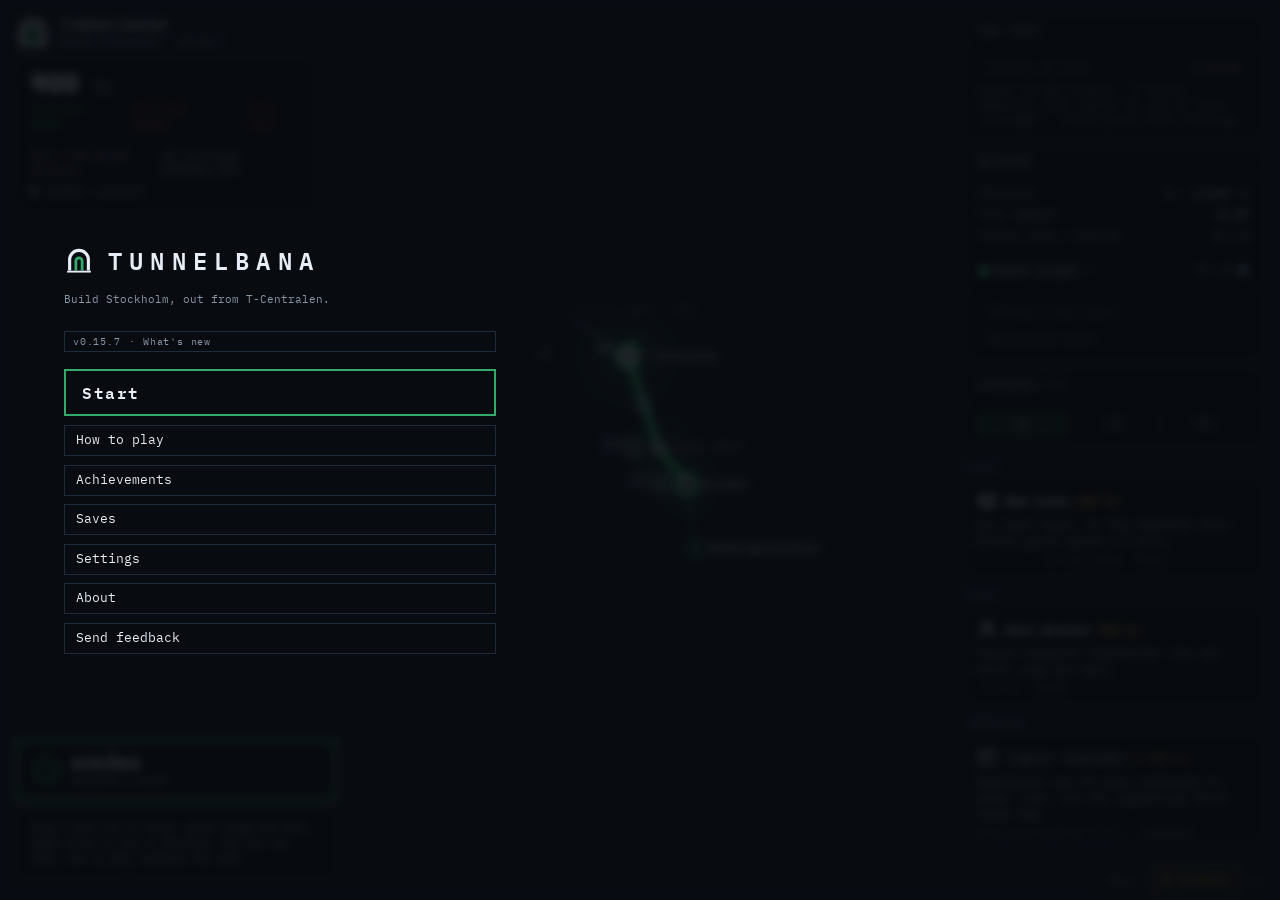
==== index.html @ 96784573 "Stamp itch module graph" ====
<!DOCTYPE html>
<html lang="en" data-theme="dark">
<head>
<meta charset="utf-8">
<meta name="viewport" content="width=device-width, initial-scale=1">
<title>Tunnelbana · Build Stockholm</title>
<!-- The version this PAGE was built for. main.js compares it against its own
     and reloads once if they differ, so a cached script can never pair with a
     newer page (that shipped a dead Achievements screen and a 0.7 readout on a
     0.8 page). The handshake lives in the HTML because the HTML is the copy a
     browser revalidates. -->
<meta name="tb-version" content="0.15.7">
<link rel="icon" type="image/svg+xml" href="favicon.svg">
<link href="vendor/maplibre-gl.css" rel="stylesheet">
<script src="vendor/maplibre-gl.js"></script>
<!-- The design system, in adoption order (pass 02, section 08): colour and
     glyph tokens, then the interface tokens, then the component layer. Every
     class in the markup below comes from ui.css; this file owns only layout. -->
<link rel="stylesheet" href="tokens.css?v=0.15.7">
<link rel="stylesheet" href="tokens-ui.css?v=0.15.7">
<link rel="stylesheet" href="ui.css?v=0.15.7">
<link rel="stylesheet" href="ui-moments.css?v=0.15.7">
<link rel="stylesheet" href="ui-council.css?v=0.15.7">
<link rel="stylesheet" href="ui-train.css?v=0.15.7">
<style>
  @font-face {
    font-family: "IBM Plex Mono";
    src: url("fonts/IBMPlexMono-Regular.woff2") format("woff2");
    font-weight: 400;
    font-display: swap;
  }
  @font-face {
    font-family: "IBM Plex Mono";
    src: url("fonts/IBMPlexMono-SemiBold.woff2") format("woff2");
    font-weight: 600;
    font-display: swap;
  }
  /* The newspaper voice (pass 03): Libre Caslon, SIL OFL, vendored like the
     Plex files and credited in About. The game's own voice stays Plex Mono. */
  @font-face {
    font-family: "Libre Caslon Display";
    src: url("fonts/LibreCaslonDisplay-Regular.woff2") format("woff2");
    font-weight: 400;
    font-display: swap;
  }
  @font-face {
    font-family: "Libre Caslon Text";
    src: url("fonts/LibreCaslonText-Regular.woff2") format("woff2");
    font-weight: 400;
    font-display: swap;
  }
  /* Light theme surfaces. The aspect colours live in tokens-ui.css; these are
     the pass-01 surface names re-pointed, per section 08's mechanism. */
  :root[data-theme="light"] {
    --tb-bg: #f4f6f8;
    --tb-panel: #ffffff;
    --tb-panel-t: rgba(255, 255, 255, 0.9);
    --tb-line: #d4dbe3;
    --tb-line-hi: #b9c3ce;
    --tb-ink: #17202a;
    --tb-muted: #5a6673;
    --tb-ghost: #97a2ae;
    --tb-green: #1e7a4b;
    --tb-green-dim: #2f9a63;
    --tb-amber: #9a6b16;
    --tb-amber-dim: #b08a3e;
    --tb-red: #b23a30;
    --tb-politic: #6b5aa8;
    --tb-veil: rgba(238, 243, 247, 0.78);
    --tb-plate: rgba(255, 255, 255, 0.72);
  }

  * { box-sizing: border-box; margin: 0; }
  /* The board lesson: any display: on a class beats the hidden attribute (the
     empty station panel shipped visible that way). Restated globally so no
     future panel can repeat it. */
  [hidden] { display: none !important; }
  html, body { height: 100%; overflow: hidden; }
  body {
    background: var(--tb-bg);
    color: var(--tb-ink);
    font: 400 var(--tb-fs-label)/var(--tb-lh) var(--tb-mono);
  }

  /* --- The map IS the window --- */
  #map-wrap { position: fixed; inset: 0; touch-action: none; }
  #basemap { position: absolute; inset: 0; }
  #map { position: absolute; inset: 0; pointer-events: none; }
  canvas { display: block; }
  #map-status {
    position: absolute;
    left: 0.6rem;
    bottom: 1.6rem;
    color: var(--tb-muted);
    font-size: var(--tb-fs-caption);
    background: var(--tb-panel-t);
    padding: 0.25rem 0.5rem;
    z-index: 2;
  }

  /* --- HUD corners. Layout only: every surface inside is a .tb-panel. --- */
  .hud { position: fixed; z-index: 5; }
  #hud-tl { top: 1rem; left: 1rem; display: flex; flex-direction: column; gap: var(--tb-gap-panel); }
  #hud-bl { bottom: 1.4rem; left: 1rem; display: flex; flex-direction: column; gap: var(--tb-gap-panel); max-width: 320px; }
  #hud-r {
    top: 1rem;
    right: 1rem;
    width: 300px;
    /* 1rem top inset + clearance for the bottom-right controls, so the last
       upgrade card ends above them instead of sliding underneath. */
    max-height: calc(100vh - 4.75rem);
    overflow-y: auto;
    display: flex;
    flex-direction: column;
    gap: var(--tb-gap-panel);
    scrollbar-width: thin;
  }
  #hud-br { bottom: 0.5rem; right: 0.6rem; display: flex; align-items: flex-end; gap: 0.4rem; }

  /* The rail slides away so the map can be the whole window. Transform, not
     display: the panels keep their layout so nothing reflows on the way out,
     and the handle rides with it. */
  #rail-toggle {
    position: fixed;
    top: 1rem;
    right: calc(300px + 1.6rem);
    z-index: 6;
    width: 1.6rem;
    height: 1.6rem;
    font-family: var(--tb-mono);
    font-size: var(--tb-fs-md);
    line-height: 1;
    background: var(--tb-panel-t);
    border: var(--tb-border) solid var(--tb-line);
    color: var(--tb-muted);
    cursor: pointer;
    -webkit-backdrop-filter: blur(var(--tb-blur));
    backdrop-filter: blur(var(--tb-blur));
    transition: right var(--tb-motion), color var(--tb-motion), border-color var(--tb-motion);
  }
  #rail-toggle:hover { color: var(--tb-ink); border-color: var(--tb-green); }
  #hud-r { transition: transform 200ms var(--tb-ease, ease); }
  body.rail-hidden #hud-r { transform: translateX(calc(100% + 1.2rem)); }
  body.rail-hidden #rail-toggle { right: 0.6rem; }

  /* The live readout can cover a useful piece of a compact map. Keep the
     identity above it, but let the money and trust panel step aside. */
  #status-panel { width: 300px; transition: transform 200ms var(--tb-ease, ease); }
  #status-toggle {
    position: fixed; top: calc(1rem + 34px + var(--tb-gap-panel)); left: calc(300px + 1.6rem); z-index: 6;
    width: 1.6rem; height: 1.6rem; font-family: var(--tb-mono); font-size: var(--tb-fs-md); line-height: 1;
    background: var(--tb-panel-t); border: var(--tb-border) solid var(--tb-line); color: var(--tb-muted); cursor: pointer;
    -webkit-backdrop-filter: blur(var(--tb-blur)); backdrop-filter: blur(var(--tb-blur));
    transition: left var(--tb-motion), color var(--tb-motion), border-color var(--tb-motion);
  }
  #status-toggle:hover { color: var(--tb-ink); border-color: var(--tb-green); }
  body.status-hidden #status-panel { transform: translateX(calc(-100% - 1.2rem)); }
  body.status-hidden #status-toggle { left: 0.6rem; }

  /* The brand mark, top left above the money. */
  .brand { display: flex; align-items: center; gap: 12px; }
  .brand h1 { font: var(--tb-weight-semi) var(--tb-fs-title)/1 var(--tb-mono); letter-spacing: var(--tb-track-wide); }
  .brand .sub {
    color: var(--tb-muted);
    font-size: var(--tb-fs-micro);
    letter-spacing: var(--tb-track-caps);
    text-transform: uppercase;
    margin-top: 3px;
  }

  /* The feedback panel hangs above its corner button. */
  #fb-panel { position: absolute; bottom: 2.4rem; right: 0; width: 280px; }
  #fb-text {
    font-family: var(--tb-mono);
    font-size: var(--tb-fs-body);
    background: var(--tb-bg);
    color: var(--tb-ink);
    border: var(--tb-border) solid var(--tb-line);
    padding: 0.4rem;
    resize: vertical;
    width: 100%;
  }
  /* The feedback button earns an accent (owner ask 2026-08-09): the one
     corner control that is an INVITATION, so it alone wears amber and a
     voice glyph. Everything beside it stays quiet on purpose. */
  #fb-open {
    color: var(--tb-amber);
    border-color: var(--tb-amber-dim);
    font-weight: var(--tb-weight-semi);
    display: inline-flex;
    align-items: center;
    gap: 0.3rem;
  }
  #fb-open:hover { color: var(--tb-ink); border-color: var(--tb-amber); }
  #fb-open svg { width: 12px; height: 12px; flex: none; }

  #about-mark {
    font-family: var(--tb-mono);
    font-size: var(--tb-fs-caption);
    width: 1.5rem;
    height: 1.5rem;
    background: var(--tb-panel-t);
    border: var(--tb-border) solid var(--tb-line);
    color: var(--tb-muted);
    cursor: pointer;
    border-radius: var(--tb-radius-pill);
  }
  #about-mark:hover { color: var(--tb-ink); border-color: var(--tb-green); }

  /* Import textarea in settings. */
  #import-text {
    font-family: var(--tb-mono);
    font-size: var(--tb-fs-caption);
    background: var(--tb-bg);
    color: var(--tb-ink);
    border: var(--tb-border) solid var(--tb-line);
    min-height: 70px;
    padding: 0.4rem;
  }

  /* The earn toast: bottom centre, out of the way of both HUD rails, gone in a
     few seconds. An achievement should be noticed, not acknowledged.
     It is a BUTTON, not a div (owner ask 2026-08-05): the toast is the only
     place the game ever mentions an aim by name, so when it vanishes the
     player is left with a bonus and no idea where the rest live. Clicking it
     opens the achievements list. Keyboard reaches it for free this way. */
  #ach-toast {
    position: fixed;
    bottom: 1.4rem;
    left: 50%;
    transform: translateX(-50%);
    z-index: 12;
    border-color: var(--tb-green);
    text-align: center;
    min-width: 200px;
    display: block;
    font: inherit;
    color: inherit;
    cursor: pointer;
  }
  #ach-toast:hover, #ach-toast:focus-visible {
    border-color: var(--tb-green);
    box-shadow: 0 0 0 1px var(--tb-green);
  }
  #ach-toast:hover #ach-toast-more { color: var(--tb-green); }

  /* City notes: the pass-03 toast anatomy (rail carries the type), placed at
     the top centre, out of both HUD rails' way and never in the achievement
     toast's spot (bottom centre). A BUTTON, so clicking dismisses and
     keyboards reach it. The width override: facts run to two lines. */
  #fact-toast {
    position: fixed;
    top: 1rem;
    left: 50%;
    transform: translateX(-50%);
    z-index: 11;
    max-width: 460px;
    cursor: pointer;
    text-align: left;
  }
  #fact-toast:hover .tb-toast__trip { color: var(--tb-ink); }

  /* The numbers ceremony (0.11, pass-02 item e finally): a counter crossing
     a power of ten gets one beat. Watching a number rise is the genre; the
     number should notice its own milestones. */
  @keyframes tb-milestone {
    0% { transform: scale(1); }
    30% { transform: scale(1.14); color: var(--tb-amber); }
    100% { transform: scale(1); }
  }
  .tb-num--pop { display: inline-block; animation: tb-milestone 0.9s ease; }

  /* The statistics overlay (0.11.1): wide, centred, the map at its edges,
     the game running behind. A lookup, not a moment, so never full-bleed. */
  /* The warning dialog (owner ask 2026-08-09): one destructive question,
     three answers, and a way to never be asked again. */
  #confirm {
    position: fixed;
    top: 50%;
    left: 50%;
    transform: translate(-50%, -50%);
    z-index: 30;
    width: min(92vw, 340px);
  }
  #confirm .tb-panel__body { gap: 0.5rem; }

  /* The rename dialog (0.13.1): the warning dialog's shape, one text field. */
  #rename {
    position: fixed;
    top: 50%;
    left: 50%;
    transform: translate(-50%, -50%);
    z-index: 30;
    width: min(92vw, 340px);
  }
  #rename .tb-panel__body { gap: 0.5rem; }
  #rename-input {
    font-family: var(--tb-mono);
    font-size: var(--tb-fs-body);
    background: var(--tb-bg);
    color: var(--tb-ink);
    border: var(--tb-border) solid var(--tb-line);
    padding: 0.4rem;
    width: 100%;
  }
  #rename-input:focus { outline: none; border-color: var(--tb-green); }

  #stats-overlay, #council-overlay {
    position: fixed;
    top: 50%;
    left: 50%;
    transform: translate(-50%, -50%);
    z-index: 15;
    width: min(92vw, 880px);
    max-height: 88vh;
    overflow-y: auto;
    scrollbar-width: thin;
  }

  /* The changelog (0.11.4): entry heads carry the version; bodies reuse the
     prose rhythm. */
  .tb-log__entry { border-top: var(--tb-border) solid var(--tb-line); padding: 0.8rem 0 0.4rem; }
  .tb-log__entry:first-child { border-top: 0; padding-top: 0; }
  .tb-log__head { display: flex; align-items: baseline; gap: 0.6rem; margin-bottom: 0.35rem; }
  .tb-log__v {
    font: var(--tb-weight-semi) var(--tb-fs-caption)/1 var(--tb-mono);
    color: var(--tb-green);
    letter-spacing: var(--tb-track-caps);
  }
  .tb-log__title { font: var(--tb-weight-semi) var(--tb-fs-title)/1.2 var(--tb-mono); }
  .tb-log__entry ul { margin: 0.2rem 0 0.4rem 1.1rem; padding: 0; }
  .tb-log__entry li, .tb-log__entry p { color: var(--tb-muted); font-size: var(--tb-fs-body); line-height: var(--tb-lh); margin: 0.15rem 0; }

  /* The mixer sliders (0.11). */
  .tb-slider {
    width: 150px;
    accent-color: var(--tb-green);
    background: transparent;
  }

  /* Shop category headers (0.11): a quiet caps label over each group. */
  .tb-shopcat {
    font: var(--tb-weight-semi) var(--tb-fs-micro)/1 var(--tb-mono);
    letter-spacing: var(--tb-track-caps);
    text-transform: uppercase;
    color: var(--tb-ghost);
    margin: 0.4rem 0.1rem 0;
  }

  #boot {
    position: fixed;
    inset: 0;
    z-index: 40;
    display: grid;
    place-items: center;
    background: var(--tb-void);
    color: var(--tb-muted);
    font-size: var(--tb-fs-md);
    letter-spacing: var(--tb-track-caps);
    text-transform: uppercase;
  }

  @media (max-width: 900px) {
    #hud-r { width: 240px; }
    #hud-tl .brand { display: none; }
    #status-panel { width: 240px; }
    #status-toggle { top: 1rem; left: calc(240px + 1.6rem); }
  }
</style>
<!-- Cloudflare Web Analytics: cookieless, aggregate page counts, no personal
     data and nothing cross-site. Same token as the rest of maclaine.se, and it
     ships in the itch build too, where the traffic lands under the itch.zone
     hostname so the two audiences stay distinguishable. The only third-party
     script here; build-itch.mjs names the host in its allowlist, so adding a
     second one has to be a deliberate edit rather than a drift. -->
<script defer src='https://static.cloudflareinsights.com/beacon.min.js' data-cf-beacon='{"token": "423774682f304c9bae794a5f348fe3ed"}'></script>
</head>
<body>
  <div id="boot">Loading Stockholm…</div>
  <script>
    // Fail-safe: never let the loading veil outlive the boot. A module that is
    // stale-cached or throws must not leave a blank page (it did, in v0.8.0).
    (function () {
      var drop = function () {
        var b = document.getElementById('boot');
        if (b) b.remove();
      };
      window.addEventListener('error', drop);
      window.addEventListener('unhandledrejection', drop);
      setTimeout(drop, 6000);
    })();
  </script>

  <div id="map-wrap">
    <div id="basemap"></div>
    <canvas id="map"></canvas>
    <div id="map-status" hidden></div>
  </div>

  <!-- The platform-wall diagram (pass 03 section f): replaces the map when
       toggled, because it IS a map. Sits under the HUD, over the geography. -->
  <div id="dia-mode" hidden style="position: fixed; inset: 0; z-index: 4; background: var(--tb-dia-bg); padding: 10px"></div>

  <div class="hud" id="hud-tl">
    <div class="brand">
      <svg viewBox="0 0 48 48" width="34" height="34" aria-hidden="true">
        <path d="M9 39V22a15 15 0 0 1 30 0v17" fill="none" stroke="currentColor" stroke-width="5"></path>
        <path d="M19 39V24a5 5 0 0 1 10 0v15" fill="none" stroke="var(--tb-green)" stroke-width="4.4"></path>
        <path d="M5 41h38" stroke="currentColor" stroke-width="3"></path>
      </svg>
      <div>
        <h1>TUNNELBANA</h1>
        <p class="sub">Build Stockholm · <span data-version></span></p>
      </div>
    </div>
    <div class="tb-panel" id="status-panel">
      <div class="tb-panel__body">
        <div class="tb-readout">
          <span class="tb-num tb-num--counter" id="money">0<span class="tb-num__unit">kr</span></span>
          <div class="tb-readout__rates">
            <span class="tb-rate tb-rate--up" id="rate-gross">+0.0 kr/s fares</span>
            <span class="tb-rate tb-rate--down" id="rate-upkeep">−0.0 kr/s upkeep</span>
            <span class="tb-rate tb-rate--up" id="rate-rent"></span>
            <span class="tb-rate" id="rate-net">+0.0 kr/s</span>
          </div>
        </div>
        <hr class="tb-divider">
        <div class="tb-row"><span><span class="tb-num tb-num--trust" id="pk">0.0 trust</span> <span class="tb-rate" id="pk-rate" style="color: var(--tb-politic)"></span></span><span id="pk-cov">0% coverage</span></div>
        <div class="tb-row"><span><b class="tb-row__v" id="stat-delivered">0</b> <span id="riders-label">riders carried</span></span><span id="riders-rate"></span></div>
        <div class="tb-row" id="rush-row" hidden><span id="rush-chip"></span><span></span></div>
      </div>
    </div>
  </div>

  <button id="status-toggle" aria-label="Hide the money panel" aria-expanded="true">‹</button>

  <div class="hud" id="hud-bl">
    <div class="tb-panel" id="station-panel" hidden>
      <div class="tb-panel__head">
        <span class="tb-panel__title" id="sp-name"></span>
        <button class="tb-linkbtn tb-linkbtn--edit" id="sp-rename" hidden>✎</button>
        <span class="tb-panel__tag" id="sp-tier"></span>
        <button class="tb-panel__close" id="sp-close" aria-label="Close">×</button>
      </div>
      <div class="tb-panel__body" id="sp-body">
        <div id="sp-stats"></div>
        <div class="tb-row" id="sp-dest"></div>
        <div class="tb-row" id="sp-left" hidden style="color: var(--tb-red)"></div>
      </div>
      <div class="tb-panel__foot">
        <button class="tb-btn tb-btn--inline tb-btn--block" id="sp-tier-btn"></button>
        <button class="tb-btn tb-btn--inline" id="sp-ent"></button>
        <button class="tb-btn tb-btn--inline" id="sp-gates"></button>
        <button class="tb-btn tb-btn--inline" id="sp-shop"></button>
        <button class="tb-btn tb-btn--inline" id="sp-skip" hidden></button>
        <button class="tb-btn tb-btn--inline tb-btn--danger tb-btn--block" id="sp-fix" hidden></button>
        <button class="tb-btn tb-btn--inline tb-btn--danger" id="sp-down" hidden></button>
        <button class="tb-btn tb-btn--inline tb-btn--project tb-btn--block" id="sp-charter" hidden></button>
        <button class="tb-btn tb-btn--inline tb-btn--project tb-btn--block" id="sp-found" hidden></button>
        <button class="tb-btn tb-btn--inline tb-btn--danger tb-btn--block" id="sp-remove" hidden></button>
      </div>
    </div>
    <!-- The train inspector (0.15.0, design pass 05). Shares this slot with
         the station panel and replaces it: both answer "the thing you just
         clicked", so only one is ever open. Everything inside is filled from
         sim.trainView, so no markup here reads a train's internals. -->
    <div class="tb-panel tb-insp" id="train-panel" hidden>
      <div class="tb-panel__head">
        <span class="tb-insp__id">
          <span class="tb-insp__name" id="ti-name"></span>
          <span class="tb-insp__no" id="ti-no"></span>
        </span>
        <button class="tb-linkbtn tb-linkbtn--edit" id="ti-rename">✎</button>
        <button class="tb-panel__close" id="ti-close" aria-label="Close">×</button>
      </div>
      <div class="tb-panel__body" id="ti-body">
        <span class="tb-insp__line" id="ti-line-wrap"><i class="tb-insp__dot" id="ti-dot"></i><span id="ti-line"></span></span>
        <div class="tb-insp__doing" id="ti-doing">
          <i class="tb-insp__pulse"></i>
          <span><b class="tb-insp__verb" id="ti-verb"></b> <span class="tb-insp__where" id="ti-where"></span></span>
        </div>
        <div><span class="tb-insp__run" id="ti-run"></span></div>
        <div class="tb-load" id="ti-load">
          <div class="tb-load__top">
            <span class="tb-load__word" id="ti-load-word"></span>
            <span class="tb-load__num"><span id="ti-load-n"></span><span class="tb-load__cap" id="ti-load-cap"></span></span>
          </div>
          <div class="tb-load__meter"><i class="tb-load__fill" id="ti-load-fill"></i></div>
        </div>
        <div class="tb-manifest" id="ti-manifest">
          <div class="tb-manifest__head"><span id="ti-manifest-title"></span><span id="ti-manifest-n"></span></div>
          <div id="ti-manifest-rows"></div>
          <div class="tb-manifest__more" id="ti-further" hidden></div>
        </div>
        <div class="tb-row" id="ti-ready" hidden></div>
        <div class="tb-insp__gone" id="ti-gone" hidden><p id="ti-gone-text"></p></div>
      </div>
      <div class="tb-panel__foot tb-insp__actions">
        <button class="tb-btn tb-btn--inline" id="ti-send"></button>
        <button class="tb-btn tb-btn--inline" id="ti-stable"></button>
      </div>
    </div>
    <!-- The aims strip (0.9): the game's one standing suggestion, derived
         entirely from sim state so it can never contradict the board or get
         stuck. Live feedback asked the game to "lead you more"; two players
         stalled at three stations without realising building IS the game. -->
    <div class="tb-panel" id="aim-panel" hidden>
      <div class="tb-panel__body">
        <div class="tb-row">
          <span class="tb-panel__tag" id="aim-tag"></span>
          <button class="tb-panel__close" id="aim-close" aria-label="Hide these hints">×</button>
        </div>
        <p id="aim-text" style="margin-top: 0.25rem"></p>
      </div>
    </div>
    <button class="tb-bell" id="bell">
      <span class="tb-bell__disc">
        <svg viewBox="0 0 16 16" width="11" height="11" aria-hidden="true">
          <path d="M5 3l6 5-6 5" fill="none" stroke="currentColor" stroke-width="2.2" stroke-linecap="round" stroke-linejoin="round"></path>
        </svg>
      </span>
      <span>
        <span class="tb-bell__t">AVGÅNG</span>
        <span class="tb-bell__s" id="bell-sub">Dispatch a train</span>
        <!-- The depot bar (pass 04 section d): stabled against out running. -->
        <span class="tb-depot-bar" id="depot-bar" hidden style="display: flex; margin-top: 4px"><i class="stabled"></i><i class="out"></i></span>
      </span>
    </button>
    <div class="tb-panel" id="hints-panel">
      <div class="tb-panel__body"><p id="hints" style="color: var(--tb-muted); font-size: var(--tb-fs-caption); line-height: var(--tb-lh)"></p></div>
    </div>
  </div>

  <button id="rail-toggle" aria-label="Hide the upgrade rail" aria-expanded="true">›</button>

  <div class="hud tb-rail" id="hud-r">
    <div class="tb-panel">
      <div class="tb-panel__head"><span class="tb-panel__title" id="era-now">Era 1950</span></div>
      <div class="tb-panel__body">
        <button class="tb-btn tb-btn--inline tb-btn--project tb-btn--block" id="era-btn" hidden></button>
        <div class="tb-row" id="era-needs" style="color: var(--tb-ghost)"></div>
      </div>
    </div>

    <!-- Network sits ABOVE the shop, not below it (owner ask 2026-08-05). It is
         the rail's only pure-information panel, and it was stranded under a
         shop list that grows every era: by 1957 you had to scroll past a dozen
         cards to read how your lines were running. Era (the goal) then Network
         (the state) then Upgrades (the actions) also reads in that order. -->
    <div class="tb-panel">
      <div class="tb-panel__head"><span class="tb-panel__title">Network</span></div>
      <div class="tb-panel__body">
        <div class="tb-row">Stations <span class="tb-row__v" id="stat-stations">3</span></div>
        <div class="tb-row">City demand <span class="tb-row__v" id="stat-demand">×1.00</span></div>
        <div class="tb-row">Trains idle / active <span class="tb-row__v" id="stat-trains">1 / 1</span></div>
        <hr class="tb-divider">
        <div id="line-rows"></div>
        <!-- Stabled trains are not drawn on the map at all, so a click can
             never reach one (design pass 05, ruling 7). This row is the way
             in to the train the player most wants to act on. -->
        <div class="tb-row" id="stabled-row" hidden></div>
      </div>
      <div class="tb-panel__foot">
        <button class="tb-btn tb-btn--inline" id="btn-mothball"></button>
        <button class="tb-btn tb-btn--inline" id="btn-reactivate"></button>
      </div>
    </div>

    <div class="tb-panel">
      <div class="tb-panel__head">
        <span class="tb-panel__title">Upgrades</span>
        <span class="tb-panel__tag" id="qty-tag">Buy</span>
      </div>
      <div class="tb-panel__body"><div class="tb-quant" id="qty-row"></div></div>
    </div>

    <div id="shop" style="display: contents"></div>
  </div>

  <div class="hud" id="hud-br">
    <div class="tb-panel" id="fb-panel" hidden>
      <div class="tb-panel__head">
        <span class="tb-panel__title" id="fb-title"></span>
        <button class="tb-panel__close" id="fb-close" aria-label="Close">×</button>
      </div>
      <div class="tb-panel__body">
        <textarea id="fb-text" rows="5" spellcheck="false"></textarea>
        <div class="tb-row">
          <button class="tb-btn tb-btn--inline" id="fb-send"></button>
          <span id="fb-note" style="font-size: var(--tb-fs-caption); color: var(--tb-ghost)"></span>
        </div>
      </div>
    </div>
    <button class="tb-btn tb-btn--inline tb-btn--onmap" id="council-toggle" hidden></button>
    <button class="tb-btn tb-btn--inline tb-btn--onmap" id="stats-toggle" hidden></button>
    <button class="tb-btn tb-btn--inline tb-btn--onmap" id="dia-toggle" hidden></button>
    <button class="tb-btn tb-btn--inline tb-btn--onmap" id="menu-open"></button>
    <button class="tb-btn tb-btn--inline tb-btn--onmap" id="fb-open"></button>
    <button id="about-mark" aria-label="About and credits">&copy;</button>
  </div>

  <!-- The statistics office (0.11.1, owner ask): out of the menu, onto the
       map, room to breathe, and the game keeps running underneath. One
       surface; the corner toggle and the menu button both open it. -->
  <!-- The warning dialog: shared by any destructive act that wants a second
       thought. The third button retires the warnings for good (Settings can
       bring them back). -->
  <div class="tb-panel" id="confirm" hidden>
    <div class="tb-panel__head">
      <span class="tb-panel__title" id="confirm-title">ARE YOU SURE</span>
      <button class="tb-panel__close" id="confirm-no" aria-label="Cancel">×</button>
    </div>
    <div class="tb-panel__body">
      <p class="tb-menu__note" id="confirm-text" style="margin: 0"></p>
      <button class="tb-btn tb-btn--std tb-btn--danger tb-btn--block" id="confirm-yes"></button>
      <button class="tb-btn tb-btn--std tb-btn--block" id="confirm-cancel">Cancel</button>
      <button class="tb-btn tb-btn--inline tb-btn--block" id="confirm-mute">Do this and stop warning me</button>
    </div>
  </div>

  <!-- Renaming (0.13.1): one dialog for stations and lines. A dialog, not an
       inline field, because the panels re-render every tick and would eat an
       input mid-keystroke. -->
  <div class="tb-panel" id="rename" hidden>
    <div class="tb-panel__head">
      <span class="tb-panel__title" id="rename-title"></span>
      <button class="tb-panel__close" id="rename-close" aria-label="Cancel">×</button>
    </div>
    <div class="tb-panel__body">
      <input id="rename-input" maxlength="40" autocomplete="off" spellcheck="false">
      <!-- Line colours (0.14.0): shown only for lines the campaign has not
           promised a colour to; hidden for stations and historic lines. -->
      <div id="rename-colors" class="tb-swatches" hidden></div>
      <button class="tb-btn tb-btn--std tb-btn--block" id="rename-yes"></button>
      <button class="tb-btn tb-btn--inline tb-btn--block" id="rename-given"></button>
      <button class="tb-btn tb-btn--std tb-btn--block" id="rename-cancel">Cancel</button>
    </div>
  </div>

  <!-- The council (v12, pass 04 section a): an overlay like statistics, per
       the confirmed ruling. It dims the map rather than replaces it, and the
       wires behind the cards point a locked choice at the one that frees it. -->
  <div class="tb-panel" id="council-overlay" hidden>
    <div class="tb-panel__head">
      <span class="tb-panel__title">THE COUNCIL</span>
      <span class="tb-panel__tag" id="council-sub"></span>
      <button class="tb-panel__close" id="council-close" aria-label="Close">×</button>
    </div>
    <div class="tb-panel__body">
      <p class="tb-menu__note" style="margin-top: 0">Trust buys decisions here. A decision is permanent, and it keeps paying its effect for as long as the city stands.</p>
      <div style="position: relative">
        <svg class="tb-council__wires" id="council-wires" aria-hidden="true"></svg>
        <div class="tb-council" id="council-tree" style="position: relative; z-index: 1"></div>
      </div>
    </div>
  </div>

  <div class="tb-panel" id="stats-overlay" hidden>
    <div class="tb-panel__head">
      <span class="tb-panel__title">STATISTICS</span>
      <span class="tb-panel__tag" id="stats-sub"></span>
      <button class="tb-panel__close" id="stats-close" aria-label="Close">×</button>
    </div>
    <div class="tb-panel__body">
      <!-- Pass 03 section c: the graph, the ledger, the record book. -->
      <div class="tb-stats">
        <div>
          <div class="tb-graph">
            <div class="tb-graph__head">
              <span class="tb-graph__title">The last two hours</span>
              <span class="tb-graph__legend" id="stats-legend"></span>
            </div>
            <canvas id="stats-graph" width="560" height="130" style="width: 100%"></canvas>
          </div>
          <table class="tb-linetable" style="margin-top: 0.9rem">
            <thead><tr><th>Line</th><th>Riders</th><th>Earned</th><th>Trains</th></tr></thead>
            <tbody id="stats-lines"></tbody>
          </table>
        </div>
        <div id="stats-records"></div>
      </div>
    </div>
  </div>

  <button type="button" class="tb-toast tb-toast--fact" id="fact-toast" hidden>
    <div class="tb-toast__rail"></div>
    <div class="tb-toast__body">
      <span class="tb-toast__who" id="fact-tag"></span>
      <span class="tb-toast__trip" id="fact-text"></span>
    </div>
  </button>

  <button type="button" class="tb-panel" id="ach-toast" hidden>
    <div class="tb-panel__body">
      <div class="tb-panel__title" id="ach-toast-label"></div>
      <div class="tb-ach__name" id="ach-toast-name"></div>
      <div class="tb-panel__tag" id="ach-toast-more"></div>
    </div>
  </button>

  <!-- Era moments are FRONT PAGES now (pass 03 section a): one template, the
       era carried by --tb-era, every bindable field an id. Full-bleed is
       legal here; this is a deliberate moment. -->
  <div class="tb-moment" id="moment" hidden>
    <div class="tb-news" id="news" style="width: min(94vw, 860px); max-height: 92vh; overflow-y: auto">
      <div class="tb-news__masthead">
        <div class="tb-news__name">Tunnelbanebladet</div>
        <div class="tb-news__rule">
          <span id="news-ed"></span>
          <span id="news-date"></span>
          <span class="tb-news__price" id="news-price"></span>
        </div>
      </div>
      <div class="tb-news__body">
        <div class="tb-news__lead">
          <span class="tb-news__kicker" id="news-kicker"></span>
          <h3 class="tb-news__headline" id="news-headline"></h3>
          <p class="tb-news__lede" id="news-lede"></p>
          <div class="tb-news__notice" id="news-notice" hidden>
            <span class="tb-news__notice-k" id="news-notice-k"></span>
            <p class="tb-news__notice-b" id="news-notice-b"></p>
          </div>
          <button class="tb-news__continue tb-btn tb-btn--std" id="moment-close"></button>
        </div>
        <div class="tb-news__aside">
          <div class="tb-news__motif"><svg id="news-motif" viewBox="0 0 200 134" width="100%" height="100%" preserveAspectRatio="xMidYMid slice"></svg></div>
          <div class="tb-news__stat"><b class="tb-num" id="news-s1"></b><span id="news-s1k"></span></div>
          <div class="tb-news__stat"><b class="tb-num" id="news-s2"></b><span id="news-s2k"></span></div>
          <div class="tb-news__stat"><b class="tb-num" id="news-s3"></b><span id="news-s3k"></span></div>
        </div>
      </div>
      <div class="tb-news__foot">
        <div class="tb-news__col" id="news-foot1"></div>
        <div class="tb-news__col" id="news-foot2"></div>
      </div>
    </div>
  </div>

  <!-- The menu is the panel system at full-screen scale (pass 02, section 06):
       same left axis as the era moments, same button family as the game. -->
  <div class="tb-menu tb-menu--full" id="menu">
    <div class="tb-menu__veil"></div>
    <div class="tb-menu__inner tb-menu__inner--wide">
      <div class="tb-menu__view" id="main-view">
        <div class="tb-menu__mark">
          <svg viewBox="0 0 48 48" width="30" height="30" aria-hidden="true">
            <path d="M9 39V22a15 15 0 0 1 30 0v17" fill="none" stroke="var(--tb-ink)" stroke-width="5"></path>
            <path d="M19 39V24a5 5 0 0 1 10 0v15" fill="none" stroke="var(--tb-green)" stroke-width="4.4"></path>
            <path d="M5 41h38" stroke="var(--tb-ink)" stroke-width="3"></path>
          </svg>
          <span class="tb-menu__word">TUNNELBANA</span>
        </div>
        <div class="tb-menu__sub">Build Stockholm, out from T-Centralen.</div>
        <!-- The version is a DOOR now (owner ask, 0.11.4): prominent, and
             clicking it opens the changelog for anyone who cares how the
             game is moving. -->
        <button class="tb-btn tb-btn--inline" id="version-btn" style="margin: 0.1rem 0 0.5rem"><span data-version></span> · What's new</button>
        <p class="tb-menu__note" id="offline-note" hidden style="color: var(--tb-amber); margin-top: 0"></p>
        <button class="tb-btn tb-btn--primary tb-btn--block" id="menu-resume">Start</button>
        <button class="tb-btn tb-btn--std tb-btn--block" id="menu-help">How to play</button>
        <button class="tb-btn tb-btn--std tb-btn--block" id="menu-ach">Achievements</button>
        <button class="tb-btn tb-btn--std tb-btn--block" id="menu-stats" hidden>Statistics</button>
        <button class="tb-btn tb-btn--std tb-btn--block" id="menu-slots">Saves</button>
        <button class="tb-btn tb-btn--std tb-btn--block" id="menu-settings">Settings</button>
        <button class="tb-btn tb-btn--std tb-btn--block" id="menu-about">About</button>
        <button class="tb-btn tb-btn--std tb-btn--block" id="menu-feedback">Send feedback</button>
        <button class="tb-btn tb-btn--std tb-btn--block" id="menu-quit" hidden>Quit to menu</button>
      </div>

      <div class="tb-menu__view" id="help-view" hidden>
        <div class="tb-menu__title">HOW TO PLAY</div>
        <div class="tb-menu__sub">Everything the game never says out loud</div>

        <div class="tb-prose">
          <h3>The goal</h3>
          <p>Build Stockholm's tunnelbana from the first 1950 tunnel to the whole network.
          Each era is one real line's story: the green line south and west, the red line in
          1964, the blue line in 1975, and then the city is yours to build freely. The game
          is finite and has an ending, and your trains keep running after it.</p>
        </div>

        <div class="tb-prose">
          <h3>Money</h3>
          <p>Fares are in kronor (kr), the Swedish currency. Passengers pay per kilometre
          they ride, the moment they board. Every train and every station costs upkeep each
          second, so a network you cannot fill is a network that drains you. Nothing is
          billed until your first departure: the line is not open yet.</p>
        </div>

        <div class="tb-prose">
          <h3>Trust</h3>
          <p>The city's patience with you, earned slowly by covering more of the region with
          useful service. It cannot be bought. Trust pays for the things money alone cannot:
          chartering a new line, upgrading a station into a Hub, and advancing to the next
          era.</p>
          <p>It has a ceiling: exactly what the next era asks of you, shown beside the number.
          Once you are full you earn none until you spend some or move on, so trust is
          something to use rather than hoard. The last era lifts the ceiling for good.</p>
          <p>Beat the first era and the council sits. Its corner button opens a tree of
          decisions that trust buys outright. A decision is permanent and keeps paying its
          effect, and some decisions unlock others, so what you take shapes what you are
          offered next.</p>
        </div>

        <div class="tb-prose">
          <h3>Riders carried</h3>
          <p>Every passenger you have ever delivered to their destination. This is the number
          the eras ask for: reach the target, spend the trust, and the city moves into its
          next decade.</p>
        </div>

        <div class="tb-prose">
          <h3>Building</h3>
          <p>Drag either end of a line anywhere on the map. The pulsing dashed ring is the
          next real station, staked out by the city with its real name and the full demand of
          its neighbourhood. Only the next station along a line's plan is ever staked, so you
          find the line as you build it. Right-click a line end to demolish it.</p>
          <p>The city builds to a plan. Until the 1950 line is finished, only staked stations
          may be built; finish it and you may place your own stations anywhere, for whatever
          the label says they are worth. Each era also expects its line complete before the
          next can begin, and a demolished stop on a historic line counts against you until
          it is rebuilt.</p>
          <p>Once you may build anywhere, hovering the middle of a line segment offers a ghost
          stop with a plus. Click it to splice a new station into the tunnel you already dug,
          for the price of the station works alone.</p>
          <p>Cost grows along the line you are extending, so a long line gets expensive; a
          new line starts cheap again.</p>
          <p>On the map: every station you have built is a hollow circle, drawn larger at the
          two ends of a line. The tinted disc around it, in that line's colour, is the area it
          serves; it widens with the station's tier and its entrances. A thin outer ring with
          a solid centre marks a Hub or a place where two lines meet. A greyed circle is a
          stop you placed off-anchor, between the real ones. A dashed ring with a name is a
          real station waiting for you.</p>
        </div>

        <div class="tb-prose">
          <h3>Running trains</h3>
          <p>Ring AVGÅNG (or press space) to send a train out. Hiring drivers automates it.
          Each line shows how often it sends a train: more trains, faster stock and a tighter
          timetable all shorten that number, and a timetable also stops trains bunching into
          convoys.</p>
        </div>

        <div class="tb-prose">
          <h3>Time, rush and trouble</h3>
          <p>The clock by the coverage number runs the city's day. Each rush hour is graded
          on how many of its would-be riders you actually carried, and a clean rush earns a
          little trust. From 1957 the signals sometimes fail: the struck station stops
          boarding until it passes, or you send the repair crew for a fee. None of it is
          fatal; all of it is information.</p>
        </div>

        <div class="tb-prose">
          <h3>The offices</h3>
          <p>Later purchases open new pages and powers: the statistics office keeps graphs,
          records and a ledger per line; the works department places bulk upgrade orders
          from the Network panel; Trafikledning lets you mark stops for the express to skip
          (set it in the station panel, trains then alternate full and express). Beat the
          first era and Linjekartan appears in the map corner, hanging your network on the
          platform wall as a proper diagram. Watch the map for quiet purple diamonds, too.
          The city has odd corners, and noticing them is worth something. And now and then
          a golden train rides one of your lines. Catch it with a click for a small thank
          you from the city.</p>
        </div>

        <div class="tb-prose">
          <h3>Managing the fleet</h3>
          <p>A new train joins the line with the fewest. Move them yourself in the Network
          panel: <b>+</b> orders a train in from the line best able to spare one, <b>−</b> sends
          one to the line that needs it most. A transfer costs a small depot fee, and if every
          train is out running, the order waits and executes the moment one parks at a
          terminus; click the pending marker to cancel it and take the fee back. The fleet
          ceiling rises with every era, and the price of each new train is the real limit.</p>
        </div>

        <div class="tb-prose">
          <h3>Stations</h3>
          <p>Click any station to see what it is doing: how crowded it is, where its
          passengers are heading, how many gave up waiting. Upgrade it there. Entrances widen
          its catchment, gates load trains faster, and a higher tier is what lets lines meet:
          two lines can share a Station, and a Hub can found an entirely new line.</p>
        </div>

        <div class="tb-prose">
          <h3>Away from the game</h3>
          <p>With drivers hired, the network keeps earning while you are gone, at a fraction
          of what it makes with you watching. It is safe to close the tab; progress saves
          itself.</p>
        </div>

        <!-- Icon key. Built at runtime from the same <template> the shop draws
             from, so a new icon cannot ship without a meaning next to it. -->
        <div class="tb-prose">
          <h3>What the icons mean</h3>
        </div>
        <div class="tb-key" id="icon-key"></div>

        <button class="tb-btn tb-btn--std tb-btn--block" id="help-back" style="margin-top: 1rem">Back</button>
      </div>

      <div class="tb-menu__view" id="ach-view" hidden>
        <div class="tb-menu__title">ACHIEVEMENTS</div>
        <div class="tb-menu__sub" id="ach-count"></div>
        <div id="ach-list"></div>
        <button class="tb-btn tb-btn--std tb-btn--block" id="ach-back" style="margin-top: 1rem">Back</button>
      </div>

      <div class="tb-menu__view" id="slots-view" hidden>
        <div class="tb-menu__title">SAVES</div>
        <div class="tb-menu__sub" id="slots-sub">Three networks side by side. Switching parks the one you are playing in its own slot first.</div>
        <div id="slot-list" style="display: flex; flex-direction: column; gap: 10px"></div>
        <button class="tb-btn tb-btn--std tb-btn--block" id="slots-back" style="margin-top: 1rem">Back</button>
      </div>

      <div class="tb-menu__view" id="log-view" hidden>
        <div class="tb-menu__title">CHANGELOG</div>
        <div class="tb-menu__sub">Every release, newest first. The same notes the update feed carries.</div>
        <div id="log-list" class="tb-prose"></div>
        <button class="tb-btn tb-btn--std tb-btn--block" id="log-back" style="margin-top: 1rem">Back</button>
      </div>

      <div class="tb-menu__view" id="about-view" hidden>
        <div class="tb-menu__title">ABOUT</div>
        <div class="tb-menu__sub">Tunnelbana · Build Stockholm · <span data-version></span></div>
        <p class="tb-menu__note" style="margin-top: 0">
          An incremental game about building Stockholm's rail transit, from the first tunnel
          of 1950 outward. Unofficial fan work: not affiliated with any transit operator or
          Region Stockholm. Station names and geography are facts of the city; everything
          else is a game. Everything you see is subject to change.
        </p>
        <div class="tb-setting"><span>Map data</span><span class="tb-setting__v">&copy; <a href="https://www.openstreetmap.org/copyright">OpenStreetMap</a> contributors</span></div>
        <div class="tb-setting"><span>Map tiles</span><span class="tb-setting__v"><a href="https://openfreemap.org">OpenFreeMap</a></span></div>
        <div class="tb-setting"><span>Map engine</span><span class="tb-setting__v"><a href="https://maplibre.org">MapLibre GL JS</a> (BSD-3)</span></div>
        <div class="tb-setting"><span>Typefaces</span><span class="tb-setting__v">IBM Plex Mono · Libre Caslon (both SIL OFL)</span></div>
        <div class="tb-setting"><span>Music</span><span class="tb-setting__v">"Morning Rain" &amp; "Countryside" by TAD (<a href="https://opengameart.org/content/lofi-compilation">OpenGameArt</a>, CC0)</span></div>
        <div class="tb-setting"><span>Visual system</span><span class="tb-setting__v">Tunnelbana pass 04</span></div>
        <div class="tb-setting"><span>A game by</span><span class="tb-setting__v">Matthew MacLaine</span></div>
        <div class="tb-setting"><span>Analytics</span><span class="tb-setting__v">anonymous page counts and era milestones, cookieless, off switch in Settings</span></div>
        <button class="tb-btn tb-btn--std tb-btn--block" id="about-back" style="margin-top: 1rem">Back</button>
      </div>

      <div class="tb-menu__view" id="settings-view" hidden>
        <div class="tb-menu__title">SETTINGS</div>
        <div class="tb-menu__sub">Placeholders mostly, for now.</div>
        <div class="tb-setting"><span>Theme</span><button class="tb-btn tb-btn--inline" id="settings-theme">Dark</button></div>
        <div class="tb-setting"><span>Numbers</span><button class="tb-btn tb-btn--inline" id="settings-numfmt">Short</button></div>
        <div class="tb-setting"><span>City notes</span><button class="tb-btn tb-btn--inline" id="settings-notes">On</button></div>
        <div class="tb-setting"><span>Milestone pings</span><button class="tb-btn tb-btn--inline" id="settings-pulse">On</button></div>
        <div class="tb-setting"><span>Warnings</span><button class="tb-btn tb-btn--inline" id="settings-warns">On</button></div>
        <div class="tb-setting"><span>Master</span><input type="range" class="tb-slider" id="vol-master" min="0" max="100"></div>
        <div class="tb-setting"><span>Music</span><input type="range" class="tb-slider" id="vol-music" min="0" max="100"></div>
        <div class="tb-setting"><span>Effects</span><input type="range" class="tb-slider" id="vol-effects" min="0" max="100"></div>
        <div class="tb-setting"><span>Language</span><span class="tb-setting__v">English</span></div>
        <div class="tb-setting"><span>Save</span><span class="tb-setting__v" style="color: var(--tb-muted)" id="save-status">automatic, local</span></div>
        <button class="tb-btn tb-btn--std tb-btn--block" id="settings-export" style="margin-top: 0.7rem">Export save</button>
        <button class="tb-btn tb-btn--std tb-btn--block" id="settings-import">Import save</button>
        <button class="tb-btn tb-btn--std tb-btn--block" id="settings-importfile">Import from file</button>
        <input type="file" id="import-file" accept=".tbsave,.txt,.json" hidden>
        <button class="tb-btn tb-btn--std tb-btn--block" id="settings-restore" hidden>Restore backup</button>
        <textarea id="import-text" hidden spellcheck="false"></textarea>
        <button class="tb-btn tb-btn--std tb-btn--danger tb-btn--block" id="settings-reset">Reset progress</button>
        <button class="tb-btn tb-btn--std tb-btn--block" id="settings-back">Back</button>
      </div>
    </div>
  </div>

  <!-- Shop icons: the pass-01 upgrade grammar (24 box, 2px stroke,
       currentColor), so a card colours its own icon by state. -->
  <template id="icons">
    <svg data-i="cap" viewBox="0 0 24 24" width="22" height="22" fill="none" stroke="currentColor" stroke-width="2" stroke-linecap="round"><rect x="5" y="15" width="14" height="3" rx="0.5"></rect><rect x="5" y="10" width="10" height="3" rx="0.5"></rect><rect x="5" y="5" width="6" height="3" rx="0.5"></rect></svg>
    <svg data-i="train" viewBox="0 0 24 24" width="22" height="22" fill="none" stroke="currentColor" stroke-width="2" stroke-linejoin="round"><rect x="4" y="5" width="16" height="12" rx="3"></rect><path d="M4 12h16"></path><circle cx="8.5" cy="20" r="1.3" fill="currentColor" stroke="none"></circle><circle cx="15.5" cy="20" r="1.3" fill="currentColor" stroke="none"></circle></svg>
    <svg data-i="staff" viewBox="0 0 24 24" width="22" height="22" fill="none" stroke="currentColor" stroke-width="2" stroke-linecap="round"><circle cx="12" cy="8" r="3.5"></circle><path d="M5 20a7 7 0 0 1 14 0"></path></svg>
    <svg data-i="time" viewBox="0 0 24 24" width="22" height="22" fill="none" stroke="currentColor" stroke-width="2"><rect x="3.5" y="4.5" width="17" height="16" rx="1"></rect><path d="M3.5 9.5h17M9 9.5v11"></path><rect x="4.5" y="10.5" width="3.5" height="3" fill="currentColor" stroke="none"></rect></svg>
    <svg data-i="fare" viewBox="0 0 24 24" width="22" height="22" fill="none" stroke="currentColor" stroke-width="2" stroke-linecap="round"><circle cx="12" cy="12" r="8"></circle><path d="M9 9v6M15 9l-4 3 4 3"></path></svg>
    <svg data-i="speed" viewBox="0 0 24 24" width="22" height="22" fill="none" stroke="currentColor" stroke-width="2" stroke-linecap="round" stroke-linejoin="round"><path d="M4 8l4 4-4 4M11 8l4 4-4 4M18 8l3 4-3 4"></path></svg>
    <svg data-i="net" viewBox="0 0 24 24" width="22" height="22" fill="none" stroke="currentColor" stroke-width="2"><path d="M6 6l6 6 6-6M12 12v6"></path><circle cx="6" cy="5" r="2" fill="currentColor" stroke="none"></circle><circle cx="18" cy="5" r="2" fill="currentColor" stroke="none"></circle><circle cx="12" cy="20" r="2" fill="currentColor" stroke="none"></circle></svg>
    <svg data-i="thru" viewBox="0 0 24 24" width="22" height="22" fill="none" stroke="currentColor" stroke-width="2" stroke-linecap="round" stroke-linejoin="round"><path d="M3 9h13a4 4 0 0 1 0 8H8"></path><path d="M11 14l-3 3 3 3"></path></svg>
    <svg data-i="art" viewBox="0 0 24 24" width="22" height="22" fill="none" stroke="currentColor" stroke-width="2" stroke-linejoin="round"><rect x="4" y="4" width="16" height="16" rx="1"></rect><path d="M4 15l4-4 4 4 3-3 5 5"></path><circle cx="9" cy="9" r="1.4" fill="currentColor" stroke="none"></circle></svg>
    <svg data-i="sig" viewBox="0 0 24 24" width="22" height="22" fill="none" stroke="currentColor" stroke-width="2"><rect x="8" y="2.5" width="8" height="19" rx="4"></rect><circle cx="12" cy="7.5" r="1.5" fill="currentColor" stroke="none"></circle><circle cx="12" cy="12" r="1.5" fill="currentColor" stroke="none" opacity="0.4"></circle><circle cx="12" cy="16.5" r="1.5" fill="currentColor" stroke="none" opacity="0.4"></circle></svg>
    <svg data-i="night" viewBox="0 0 24 24" width="22" height="22" fill="none" stroke="currentColor" stroke-width="2" stroke-linejoin="round"><path d="M20 14.5A8 8 0 1 1 9.5 4a6.5 6.5 0 0 0 10.5 10.5z"></path></svg>
    <svg data-i="stats" viewBox="0 0 24 24" width="22" height="22" fill="none" stroke="currentColor" stroke-width="2" stroke-linecap="round"><path d="M4 20V11M10 20V5M16 20v-6M3 20h18"></path></svg>
  </template>

  <script type="module" src="src/main.js?v=0.15.4"></script>
</body>
</html>
---- vendor/maplibre-gl.css ----
.maplibregl-map{font:12px/20px Helvetica Neue,Arial,Helvetica,sans-serif;overflow:hidden;position:relative;-webkit-tap-highlight-color:rgb(0 0 0/0)}.maplibregl-canvas{left:0;position:absolute;top:0}.maplibregl-map:fullscreen{height:100%;width:100%}.maplibregl-ctrl-group button.maplibregl-ctrl-compass{touch-action:none}.maplibregl-canvas-container.maplibregl-interactive,.maplibregl-ctrl-group button.maplibregl-ctrl-compass{cursor:grab;-webkit-user-select:none;-moz-user-select:none;user-select:none}.maplibregl-canvas-container.maplibregl-interactive.maplibregl-track-pointer{cursor:pointer}.maplibregl-canvas-container.maplibregl-interactive:active,.maplibregl-ctrl-group button.maplibregl-ctrl-compass:active{cursor:grabbing}.maplibregl-canvas-container.maplibregl-touch-zoom-rotate,.maplibregl-canvas-container.maplibregl-touch-zoom-rotate .maplibregl-canvas{touch-action:pan-x pan-y}.maplibregl-canvas-container.maplibregl-touch-drag-pan,.maplibregl-canvas-container.maplibregl-touch-drag-pan .maplibregl-canvas{touch-action:pinch-zoom}.maplibregl-canvas-container.maplibregl-touch-zoom-rotate.maplibregl-touch-drag-pan,.maplibregl-canvas-container.maplibregl-touch-zoom-rotate.maplibregl-touch-drag-pan .maplibregl-canvas{touch-action:none}.maplibregl-canvas-container.maplibregl-touch-drag-pan.maplibregl-cooperative-gestures,.maplibregl-canvas-container.maplibregl-touch-drag-pan.maplibregl-cooperative-gestures .maplibregl-canvas{touch-action:pan-x pan-y}.maplibregl-ctrl-bottom-left,.maplibregl-ctrl-bottom-right,.maplibregl-ctrl-top-left,.maplibregl-ctrl-top-right{pointer-events:none;position:absolute;z-index:2}.maplibregl-ctrl-top-left{left:0;top:0}.maplibregl-ctrl-top-right{right:0;top:0}.maplibregl-ctrl-bottom-left{bottom:0;left:0}.maplibregl-ctrl-bottom-right{bottom:0;right:0}.maplibregl-ctrl{clear:both;pointer-events:auto;transform:translate(0)}.maplibregl-ctrl-top-left .maplibregl-ctrl{float:left;margin:10px 0 0 10px}.maplibregl-ctrl-top-right .maplibregl-ctrl{float:right;margin:10px 10px 0 0}.maplibregl-ctrl-bottom-left .maplibregl-ctrl{float:left;margin:0 0 10px 10px}.maplibregl-ctrl-bottom-right .maplibregl-ctrl{float:right;margin:0 10px 10px 0}.maplibregl-ctrl-group{background:#fff;border-radius:4px}.maplibregl-ctrl-group:not(:empty){box-shadow:0 0 0 2px rgba(0,0,0,.1)}@media (forced-colors:active){.maplibregl-ctrl-group:not(:empty){box-shadow:0 0 0 2px ButtonText}}.maplibregl-ctrl-group button{background-color:transparent;border:0;box-sizing:border-box;cursor:pointer;display:block;height:29px;outline:none;padding:0;width:29px}.maplibregl-ctrl-group button+button{border-top:1px solid #ddd}.maplibregl-ctrl button .maplibregl-ctrl-icon{background-position:50%;background-repeat:no-repeat;display:block;height:100%;width:100%}@media (forced-colors:active){.maplibregl-ctrl-icon{background-color:transparent}.maplibregl-ctrl-group button+button{border-top:1px solid ButtonText}}.maplibregl-ctrl button::-moz-focus-inner{border:0;padding:0}.maplibregl-ctrl-attrib-button:focus,.maplibregl-ctrl-group button:focus{box-shadow:0 0 2px 2px #0096ff}.maplibregl-ctrl button:disabled{cursor:not-allowed}.maplibregl-ctrl button:disabled .maplibregl-ctrl-icon{opacity:.25}.maplibregl-ctrl button:not(:disabled):hover{background-color:rgb(0 0 0/5%)}.maplibregl-ctrl-group button:focus:focus-visible{box-shadow:0 0 2px 2px #0096ff}.maplibregl-ctrl-group button:focus:not(:focus-visible){box-shadow:none}.maplibregl-ctrl-group button:focus:first-child{border-radius:4px 4px 0 0}.maplibregl-ctrl-group button:focus:last-child{border-radius:0 0 4px 4px}.maplibregl-ctrl-group button:focus:only-child{border-radius:inherit}.maplibregl-ctrl button.maplibregl-ctrl-zoom-out .maplibregl-ctrl-icon{background-image:url("data:image/svg+xml;charset=utf-8,%3Csvg xmlns='http://www.w3.org/2000/svg' width='29' height='29' fill='%23333' viewBox='0 0 29 29'%3E%3Cpath d='M10 13c-.75 0-1.5.75-1.5 1.5S9.25 16 10 16h9c.75 0 1.5-.75 1.5-1.5S19.75 13 19 13z'/%3E%3C/svg%3E")}.maplibregl-ctrl button.maplibregl-ctrl-zoom-in .maplibregl-ctrl-icon{background-image:url("data:image/svg+xml;charset=utf-8,%3Csvg xmlns='http://www.w3.org/2000/svg' width='29' height='29' fill='%23333' viewBox='0 0 29 29'%3E%3Cpath d='M14.5 8.5c-.75 0-1.5.75-1.5 1.5v3h-3c-.75 0-1.5.75-1.5 1.5S9.25 16 10 16h3v3c0 .75.75 1.5 1.5 1.5S16 19.75 16 19v-3h3c.75 0 1.5-.75 1.5-1.5S19.75 13 19 13h-3v-3c0-.75-.75-1.5-1.5-1.5'/%3E%3C/svg%3E")}@media (forced-colors:active){.maplibregl-ctrl button.maplibregl-ctrl-zoom-out .maplibregl-ctrl-icon{background-image:url("data:image/svg+xml;charset=utf-8,%3Csvg xmlns='http://www.w3.org/2000/svg' width='29' height='29' fill='%23fff' viewBox='0 0 29 29'%3E%3Cpath d='M10 13c-.75 0-1.5.75-1.5 1.5S9.25 16 10 16h9c.75 0 1.5-.75 1.5-1.5S19.75 13 19 13z'/%3E%3C/svg%3E")}.maplibregl-ctrl button.maplibregl-ctrl-zoom-in .maplibregl-ctrl-icon{background-image:url("data:image/svg+xml;charset=utf-8,%3Csvg xmlns='http://www.w3.org/2000/svg' width='29' height='29' fill='%23fff' viewBox='0 0 29 29'%3E%3Cpath d='M14.5 8.5c-.75 0-1.5.75-1.5 1.5v3h-3c-.75 0-1.5.75-1.5 1.5S9.25 16 10 16h3v3c0 .75.75 1.5 1.5 1.5S16 19.75 16 19v-3h3c.75 0 1.5-.75 1.5-1.5S19.75 13 19 13h-3v-3c0-.75-.75-1.5-1.5-1.5'/%3E%3C/svg%3E")}}@media (forced-colors:active) and (prefers-color-scheme:light){.maplibregl-ctrl button.maplibregl-ctrl-zoom-out .maplibregl-ctrl-icon{background-image:url("data:image/svg+xml;charset=utf-8,%3Csvg xmlns='http://www.w3.org/2000/svg' width='29' height='29' viewBox='0 0 29 29'%3E%3Cpath d='M10 13c-.75 0-1.5.75-1.5 1.5S9.25 16 10 16h9c.75 0 1.5-.75 1.5-1.5S19.75 13 19 13z'/%3E%3C/svg%3E")}.maplibregl-ctrl button.maplibregl-ctrl-zoom-in .maplibregl-ctrl-icon{background-image:url("data:image/svg+xml;charset=utf-8,%3Csvg xmlns='http://www.w3.org/2000/svg' width='29' height='29' viewBox='0 0 29 29'%3E%3Cpath d='M14.5 8.5c-.75 0-1.5.75-1.5 1.5v3h-3c-.75 0-1.5.75-1.5 1.5S9.25 16 10 16h3v3c0 .75.75 1.5 1.5 1.5S16 19.75 16 19v-3h3c.75 0 1.5-.75 1.5-1.5S19.75 13 19 13h-3v-3c0-.75-.75-1.5-1.5-1.5'/%3E%3C/svg%3E")}}.maplibregl-ctrl button.maplibregl-ctrl-fullscreen .maplibregl-ctrl-icon{background-image:url("data:image/svg+xml;charset=utf-8,%3Csvg xmlns='http://www.w3.org/2000/svg' width='29' height='29' fill='%23333' viewBox='0 0 29 29'%3E%3Cpath d='M24 16v5.5c0 1.75-.75 2.5-2.5 2.5H16v-1l3-1.5-4-5.5 1-1 5.5 4 1.5-3zM6 16l1.5 3 5.5-4 1 1-4 5.5 3 1.5v1H7.5C5.75 24 5 23.25 5 21.5V16zm7-11v1l-3 1.5 4 5.5-1 1-5.5-4L6 13H5V7.5C5 5.75 5.75 5 7.5 5zm11 2.5c0-1.75-.75-2.5-2.5-2.5H16v1l3 1.5-4 5.5 1 1 5.5-4 1.5 3h1z'/%3E%3C/svg%3E")}.maplibregl-ctrl button.maplibregl-ctrl-shrink .maplibregl-ctrl-icon{background-image:url("data:image/svg+xml;charset=utf-8,%3Csvg xmlns='http://www.w3.org/2000/svg' width='29' height='29' viewBox='0 0 29 29'%3E%3Cpath d='M18.5 16c-1.75 0-2.5.75-2.5 2.5V24h1l1.5-3 5.5 4 1-1-4-5.5 3-1.5v-1zM13 18.5c0-1.75-.75-2.5-2.5-2.5H5v1l3 1.5L4 24l1 1 5.5-4 1.5 3h1zm3-8c0 1.75.75 2.5 2.5 2.5H24v-1l-3-1.5L25 5l-1-1-5.5 4L17 5h-1zM10.5 13c1.75 0 2.5-.75 2.5-2.5V5h-1l-1.5 3L5 4 4 5l4 5.5L5 12v1z'/%3E%3C/svg%3E")}@media (forced-colors:active){.maplibregl-ctrl button.maplibregl-ctrl-fullscreen .maplibregl-ctrl-icon{background-image:url("data:image/svg+xml;charset=utf-8,%3Csvg xmlns='http://www.w3.org/2000/svg' width='29' height='29' fill='%23fff' viewBox='0 0 29 29'%3E%3Cpath d='M24 16v5.5c0 1.75-.75 2.5-2.5 2.5H16v-1l3-1.5-4-5.5 1-1 5.5 4 1.5-3zM6 16l1.5 3 5.5-4 1 1-4 5.5 3 1.5v1H7.5C5.75 24 5 23.25 5 21.5V16zm7-11v1l-3 1.5 4 5.5-1 1-5.5-4L6 13H5V7.5C5 5.75 5.75 5 7.5 5zm11 2.5c0-1.75-.75-2.5-2.5-2.5H16v1l3 1.5-4 5.5 1 1 5.5-4 1.5 3h1z'/%3E%3C/svg%3E")}.maplibregl-ctrl button.maplibregl-ctrl-shrink .maplibregl-ctrl-icon{background-image:url("data:image/svg+xml;charset=utf-8,%3Csvg xmlns='http://www.w3.org/2000/svg' width='29' height='29' fill='%23fff' viewBox='0 0 29 29'%3E%3Cpath d='M18.5 16c-1.75 0-2.5.75-2.5 2.5V24h1l1.5-3 5.5 4 1-1-4-5.5 3-1.5v-1zM13 18.5c0-1.75-.75-2.5-2.5-2.5H5v1l3 1.5L4 24l1 1 5.5-4 1.5 3h1zm3-8c0 1.75.75 2.5 2.5 2.5H24v-1l-3-1.5L25 5l-1-1-5.5 4L17 5h-1zM10.5 13c1.75 0 2.5-.75 2.5-2.5V5h-1l-1.5 3L5 4 4 5l4 5.5L5 12v1z'/%3E%3C/svg%3E")}}@media (forced-colors:active) and (prefers-color-scheme:light){.maplibregl-ctrl button.maplibregl-ctrl-fullscreen .maplibregl-ctrl-icon{background-image:url("data:image/svg+xml;charset=utf-8,%3Csvg xmlns='http://www.w3.org/2000/svg' width='29' height='29' viewBox='0 0 29 29'%3E%3Cpath d='M24 16v5.5c0 1.75-.75 2.5-2.5 2.5H16v-1l3-1.5-4-5.5 1-1 5.5 4 1.5-3zM6 16l1.5 3 5.5-4 1 1-4 5.5 3 1.5v1H7.5C5.75 24 5 23.25 5 21.5V16zm7-11v1l-3 1.5 4 5.5-1 1-5.5-4L6 13H5V7.5C5 5.75 5.75 5 7.5 5zm11 2.5c0-1.75-.75-2.5-2.5-2.5H16v1l3 1.5-4 5.5 1 1 5.5-4 1.5 3h1z'/%3E%3C/svg%3E")}.maplibregl-ctrl button.maplibregl-ctrl-shrink .maplibregl-ctrl-icon{background-image:url("data:image/svg+xml;charset=utf-8,%3Csvg xmlns='http://www.w3.org/2000/svg' width='29' height='29' viewBox='0 0 29 29'%3E%3Cpath d='M18.5 16c-1.75 0-2.5.75-2.5 2.5V24h1l1.5-3 5.5 4 1-1-4-5.5 3-1.5v-1zM13 18.5c0-1.75-.75-2.5-2.5-2.5H5v1l3 1.5L4 24l1 1 5.5-4 1.5 3h1zm3-8c0 1.75.75 2.5 2.5 2.5H24v-1l-3-1.5L25 5l-1-1-5.5 4L17 5h-1zM10.5 13c1.75 0 2.5-.75 2.5-2.5V5h-1l-1.5 3L5 4 4 5l4 5.5L5 12v1z'/%3E%3C/svg%3E")}}.maplibregl-ctrl button.maplibregl-ctrl-compass .maplibregl-ctrl-icon{background-image:url("data:image/svg+xml;charset=utf-8,%3Csvg xmlns='http://www.w3.org/2000/svg' width='29' height='29' fill='%23333' viewBox='0 0 29 29'%3E%3Cpath d='m10.5 14 4-8 4 8z'/%3E%3Cpath fill='%23ccc' d='m10.5 16 4 8 4-8z'/%3E%3C/svg%3E")}@media (forced-colors:active){.maplibregl-ctrl button.maplibregl-ctrl-compass .maplibregl-ctrl-icon{background-image:url("data:image/svg+xml;charset=utf-8,%3Csvg xmlns='http://www.w3.org/2000/svg' width='29' height='29' fill='%23fff' viewBox='0 0 29 29'%3E%3Cpath d='m10.5 14 4-8 4 8z'/%3E%3Cpath fill='%23ccc' d='m10.5 16 4 8 4-8z'/%3E%3C/svg%3E")}}@media (forced-colors:active) and (prefers-color-scheme:light){.maplibregl-ctrl button.maplibregl-ctrl-compass .maplibregl-ctrl-icon{background-image:url("data:image/svg+xml;charset=utf-8,%3Csvg xmlns='http://www.w3.org/2000/svg' width='29' height='29' viewBox='0 0 29 29'%3E%3Cpath d='m10.5 14 4-8 4 8z'/%3E%3Cpath fill='%23ccc' d='m10.5 16 4 8 4-8z'/%3E%3C/svg%3E")}}.maplibregl-ctrl button.maplibregl-ctrl-terrain .maplibregl-ctrl-icon{background-image:url("data:image/svg+xml;charset=utf-8,%3Csvg xmlns='http://www.w3.org/2000/svg' width='22' height='22' fill='%23333' viewBox='0 0 22 22'%3E%3Cpath d='m1.754 13.406 4.453-4.851 3.09 3.09 3.281 3.277.969-.969-3.309-3.312 3.844-4.121 6.148 6.886h1.082v-.855l-7.207-8.07-4.84 5.187L6.169 6.57l-5.48 5.965v.871ZM.688 16.844h20.625v1.375H.688Zm0 0'/%3E%3C/svg%3E")}.maplibregl-ctrl button.maplibregl-ctrl-terrain-enabled .maplibregl-ctrl-icon{background-image:url("data:image/svg+xml;charset=utf-8,%3Csvg xmlns='http://www.w3.org/2000/svg' width='22' height='22' fill='%2333b5e5' viewBox='0 0 22 22'%3E%3Cpath d='m1.754 13.406 4.453-4.851 3.09 3.09 3.281 3.277.969-.969-3.309-3.312 3.844-4.121 6.148 6.886h1.082v-.855l-7.207-8.07-4.84 5.187L6.169 6.57l-5.48 5.965v.871ZM.688 16.844h20.625v1.375H.688Zm0 0'/%3E%3C/svg%3E")}.maplibregl-ctrl button.maplibregl-ctrl-geolocate .maplibregl-ctrl-icon{background-image:url("data:image/svg+xml;charset=utf-8,%3Csvg xmlns='http://www.w3.org/2000/svg' width='29' height='29' fill='%23333' viewBox='0 0 20 20'%3E%3Cpath d='M10 4C9 4 9 5 9 5v.1A5 5 0 0 0 5.1 9H5s-1 0-1 1 1 1 1 1h.1A5 5 0 0 0 9 14.9v.1s0 1 1 1 1-1 1-1v-.1a5 5 0 0 0 3.9-3.9h.1s1 0 1-1-1-1-1-1h-.1A5 5 0 0 0 11 5.1V5s0-1-1-1m0 2.5a3.5 3.5 0 1 1 0 7 3.5 3.5 0 1 1 0-7'/%3E%3Ccircle cx='10' cy='10' r='2'/%3E%3C/svg%3E")}.maplibregl-ctrl button.maplibregl-ctrl-geolocate:disabled .maplibregl-ctrl-icon{background-image:url("data:image/svg+xml;charset=utf-8,%3Csvg xmlns='http://www.w3.org/2000/svg' width='29' height='29' fill='%23aaa' viewBox='0 0 20 20'%3E%3Cpath d='M10 4C9 4 9 5 9 5v.1A5 5 0 0 0 5.1 9H5s-1 0-1 1 1 1 1 1h.1A5 5 0 0 0 9 14.9v.1s0 1 1 1 1-1 1-1v-.1a5 5 0 0 0 3.9-3.9h.1s1 0 1-1-1-1-1-1h-.1A5 5 0 0 0 11 5.1V5s0-1-1-1m0 2.5a3.5 3.5 0 1 1 0 7 3.5 3.5 0 1 1 0-7'/%3E%3Ccircle cx='10' cy='10' r='2'/%3E%3Cpath fill='red' d='m14 5 1 1-9 9-1-1z'/%3E%3C/svg%3E")}.maplibregl-ctrl button.maplibregl-ctrl-geolocate.maplibregl-ctrl-geolocate-active .maplibregl-ctrl-icon{background-image:url("data:image/svg+xml;charset=utf-8,%3Csvg xmlns='http://www.w3.org/2000/svg' width='29' height='29' fill='%2333b5e5' viewBox='0 0 20 20'%3E%3Cpath d='M10 4C9 4 9 5 9 5v.1A5 5 0 0 0 5.1 9H5s-1 0-1 1 1 1 1 1h.1A5 5 0 0 0 9 14.9v.1s0 1 1 1 1-1 1-1v-.1a5 5 0 0 0 3.9-3.9h.1s1 0 1-1-1-1-1-1h-.1A5 5 0 0 0 11 5.1V5s0-1-1-1m0 2.5a3.5 3.5 0 1 1 0 7 3.5 3.5 0 1 1 0-7'/%3E%3Ccircle cx='10' cy='10' r='2'/%3E%3C/svg%3E")}.maplibregl-ctrl button.maplibregl-ctrl-geolocate.maplibregl-ctrl-geolocate-active-error .maplibregl-ctrl-icon{background-image:url("data:image/svg+xml;charset=utf-8,%3Csvg xmlns='http://www.w3.org/2000/svg' width='29' height='29' fill='%23e58978' viewBox='0 0 20 20'%3E%3Cpath d='M10 4C9 4 9 5 9 5v.1A5 5 0 0 0 5.1 9H5s-1 0-1 1 1 1 1 1h.1A5 5 0 0 0 9 14.9v.1s0 1 1 1 1-1 1-1v-.1a5 5 0 0 0 3.9-3.9h.1s1 0 1-1-1-1-1-1h-.1A5 5 0 0 0 11 5.1V5s0-1-1-1m0 2.5a3.5 3.5 0 1 1 0 7 3.5 3.5 0 1 1 0-7'/%3E%3Ccircle cx='10' cy='10' r='2'/%3E%3C/svg%3E")}.maplibregl-ctrl button.maplibregl-ctrl-geolocate.maplibregl-ctrl-geolocate-background .maplibregl-ctrl-icon{background-image:url("data:image/svg+xml;charset=utf-8,%3Csvg xmlns='http://www.w3.org/2000/svg' width='29' height='29' fill='%2333b5e5' viewBox='0 0 20 20'%3E%3Cpath d='M10 4C9 4 9 5 9 5v.1A5 5 0 0 0 5.1 9H5s-1 0-1 1 1 1 1 1h.1A5 5 0 0 0 9 14.9v.1s0 1 1 1 1-1 1-1v-.1a5 5 0 0 0 3.9-3.9h.1s1 0 1-1-1-1-1-1h-.1A5 5 0 0 0 11 5.1V5s0-1-1-1m0 2.5a3.5 3.5 0 1 1 0 7 3.5 3.5 0 1 1 0-7'/%3E%3C/svg%3E")}.maplibregl-ctrl button.maplibregl-ctrl-geolocate.maplibregl-ctrl-geolocate-background-error .maplibregl-ctrl-icon{background-image:url("data:image/svg+xml;charset=utf-8,%3Csvg xmlns='http://www.w3.org/2000/svg' width='29' height='29' fill='%23e54e33' viewBox='0 0 20 20'%3E%3Cpath d='M10 4C9 4 9 5 9 5v.1A5 5 0 0 0 5.1 9H5s-1 0-1 1 1 1 1 1h.1A5 5 0 0 0 9 14.9v.1s0 1 1 1 1-1 1-1v-.1a5 5 0 0 0 3.9-3.9h.1s1 0 1-1-1-1-1-1h-.1A5 5 0 0 0 11 5.1V5s0-1-1-1m0 2.5a3.5 3.5 0 1 1 0 7 3.5 3.5 0 1 1 0-7'/%3E%3C/svg%3E")}.maplibregl-ctrl button.maplibregl-ctrl-geolocate.maplibregl-ctrl-geolocate-waiting .maplibregl-ctrl-icon{animation:maplibregl-spin 2s linear infinite}@media (forced-colors:active){.maplibregl-ctrl button.maplibregl-ctrl-geolocate .maplibregl-ctrl-icon{background-image:url("data:image/svg+xml;charset=utf-8,%3Csvg xmlns='http://www.w3.org/2000/svg' width='29' height='29' fill='%23fff' viewBox='0 0 20 20'%3E%3Cpath d='M10 4C9 4 9 5 9 5v.1A5 5 0 0 0 5.1 9H5s-1 0-1 1 1 1 1 1h.1A5 5 0 0 0 9 14.9v.1s0 1 1 1 1-1 1-1v-.1a5 5 0 0 0 3.9-3.9h.1s1 0 1-1-1-1-1-1h-.1A5 5 0 0 0 11 5.1V5s0-1-1-1m0 2.5a3.5 3.5 0 1 1 0 7 3.5 3.5 0 1 1 0-7'/%3E%3Ccircle cx='10' cy='10' r='2'/%3E%3C/svg%3E")}.maplibregl-ctrl button.maplibregl-ctrl-geolocate:disabled .maplibregl-ctrl-icon{background-image:url("data:image/svg+xml;charset=utf-8,%3Csvg xmlns='http://www.w3.org/2000/svg' width='29' height='29' fill='%23999' viewBox='0 0 20 20'%3E%3Cpath d='M10 4C9 4 9 5 9 5v.1A5 5 0 0 0 5.1 9H5s-1 0-1 1 1 1 1 1h.1A5 5 0 0 0 9 14.9v.1s0 1 1 1 1-1 1-1v-.1a5 5 0 0 0 3.9-3.9h.1s1 0 1-1-1-1-1-1h-.1A5 5 0 0 0 11 5.1V5s0-1-1-1m0 2.5a3.5 3.5 0 1 1 0 7 3.5 3.5 0 1 1 0-7'/%3E%3Ccircle cx='10' cy='10' r='2'/%3E%3Cpath fill='red' d='m14 5 1 1-9 9-1-1z'/%3E%3C/svg%3E")}.maplibregl-ctrl button.maplibregl-ctrl-geolocate.maplibregl-ctrl-geolocate-active .maplibregl-ctrl-icon{background-image:url("data:image/svg+xml;charset=utf-8,%3Csvg xmlns='http://www.w3.org/2000/svg' width='29' height='29' fill='%2333b5e5' viewBox='0 0 20 20'%3E%3Cpath d='M10 4C9 4 9 5 9 5v.1A5 5 0 0 0 5.1 9H5s-1 0-1 1 1 1 1 1h.1A5 5 0 0 0 9 14.9v.1s0 1 1 1 1-1 1-1v-.1a5 5 0 0 0 3.9-3.9h.1s1 0 1-1-1-1-1-1h-.1A5 5 0 0 0 11 5.1V5s0-1-1-1m0 2.5a3.5 3.5 0 1 1 0 7 3.5 3.5 0 1 1 0-7'/%3E%3Ccircle cx='10' cy='10' r='2'/%3E%3C/svg%3E")}.maplibregl-ctrl button.maplibregl-ctrl-geolocate.maplibregl-ctrl-geolocate-active-error .maplibregl-ctrl-icon{background-image:url("data:image/svg+xml;charset=utf-8,%3Csvg xmlns='http://www.w3.org/2000/svg' width='29' height='29' fill='%23e58978' viewBox='0 0 20 20'%3E%3Cpath d='M10 4C9 4 9 5 9 5v.1A5 5 0 0 0 5.1 9H5s-1 0-1 1 1 1 1 1h.1A5 5 0 0 0 9 14.9v.1s0 1 1 1 1-1 1-1v-.1a5 5 0 0 0 3.9-3.9h.1s1 0 1-1-1-1-1-1h-.1A5 5 0 0 0 11 5.1V5s0-1-1-1m0 2.5a3.5 3.5 0 1 1 0 7 3.5 3.5 0 1 1 0-7'/%3E%3Ccircle cx='10' cy='10' r='2'/%3E%3C/svg%3E")}.maplibregl-ctrl button.maplibregl-ctrl-geolocate.maplibregl-ctrl-geolocate-background .maplibregl-ctrl-icon{background-image:url("data:image/svg+xml;charset=utf-8,%3Csvg xmlns='http://www.w3.org/2000/svg' width='29' height='29' fill='%2333b5e5' viewBox='0 0 20 20'%3E%3Cpath d='M10 4C9 4 9 5 9 5v.1A5 5 0 0 0 5.1 9H5s-1 0-1 1 1 1 1 1h.1A5 5 0 0 0 9 14.9v.1s0 1 1 1 1-1 1-1v-.1a5 5 0 0 0 3.9-3.9h.1s1 0 1-1-1-1-1-1h-.1A5 5 0 0 0 11 5.1V5s0-1-1-1m0 2.5a3.5 3.5 0 1 1 0 7 3.5 3.5 0 1 1 0-7'/%3E%3C/svg%3E")}.maplibregl-ctrl button.maplibregl-ctrl-geolocate.maplibregl-ctrl-geolocate-background-error .maplibregl-ctrl-icon{background-image:url("data:image/svg+xml;charset=utf-8,%3Csvg xmlns='http://www.w3.org/2000/svg' width='29' height='29' fill='%23e54e33' viewBox='0 0 20 20'%3E%3Cpath d='M10 4C9 4 9 5 9 5v.1A5 5 0 0 0 5.1 9H5s-1 0-1 1 1 1 1 1h.1A5 5 0 0 0 9 14.9v.1s0 1 1 1 1-1 1-1v-.1a5 5 0 0 0 3.9-3.9h.1s1 0 1-1-1-1-1-1h-.1A5 5 0 0 0 11 5.1V5s0-1-1-1m0 2.5a3.5 3.5 0 1 1 0 7 3.5 3.5 0 1 1 0-7'/%3E%3C/svg%3E")}}@media (forced-colors:active) and (prefers-color-scheme:light){.maplibregl-ctrl button.maplibregl-ctrl-geolocate .maplibregl-ctrl-icon{background-image:url("data:image/svg+xml;charset=utf-8,%3Csvg xmlns='http://www.w3.org/2000/svg' width='29' height='29' viewBox='0 0 20 20'%3E%3Cpath d='M10 4C9 4 9 5 9 5v.1A5 5 0 0 0 5.1 9H5s-1 0-1 1 1 1 1 1h.1A5 5 0 0 0 9 14.9v.1s0 1 1 1 1-1 1-1v-.1a5 5 0 0 0 3.9-3.9h.1s1 0 1-1-1-1-1-1h-.1A5 5 0 0 0 11 5.1V5s0-1-1-1m0 2.5a3.5 3.5 0 1 1 0 7 3.5 3.5 0 1 1 0-7'/%3E%3Ccircle cx='10' cy='10' r='2'/%3E%3C/svg%3E")}.maplibregl-ctrl button.maplibregl-ctrl-geolocate:disabled .maplibregl-ctrl-icon{background-image:url("data:image/svg+xml;charset=utf-8,%3Csvg xmlns='http://www.w3.org/2000/svg' width='29' height='29' fill='%23666' viewBox='0 0 20 20'%3E%3Cpath d='M10 4C9 4 9 5 9 5v.1A5 5 0 0 0 5.1 9H5s-1 0-1 1 1 1 1 1h.1A5 5 0 0 0 9 14.9v.1s0 1 1 1 1-1 1-1v-.1a5 5 0 0 0 3.9-3.9h.1s1 0 1-1-1-1-1-1h-.1A5 5 0 0 0 11 5.1V5s0-1-1-1m0 2.5a3.5 3.5 0 1 1 0 7 3.5 3.5 0 1 1 0-7'/%3E%3Ccircle cx='10' cy='10' r='2'/%3E%3Cpath fill='red' d='m14 5 1 1-9 9-1-1z'/%3E%3C/svg%3E")}}@keyframes maplibregl-spin{0%{transform:rotate(0deg)}to{transform:rotate(1turn)}}a.maplibregl-ctrl-logo{background-image:url("data:image/svg+xml;charset=utf-8,%3Csvg xmlns='http://www.w3.org/2000/svg' width='88' height='23' fill='none'%3E%3Cpath fill='%23000' fill-opacity='.4' fill-rule='evenodd' d='M17.408 16.796h-1.827l2.501-12.095h.198l3.324 6.533.988 2.19.988-2.19 3.258-6.533h.181l2.6 12.095h-1.81l-1.218-5.644-.362-1.71-.658 1.71-2.929 5.644h-.098l-2.914-5.644-.757-1.71-.345 1.71zm1.958-3.42-.726 3.663a1.255 1.255 0 0 1-1.232 1.011h-1.827a1.255 1.255 0 0 1-1.229-1.509l2.501-12.095a1.255 1.255 0 0 1 1.23-1.001h.197a1.25 1.25 0 0 1 1.12.685l3.19 6.273 3.125-6.263a1.25 1.25 0 0 1 1.123-.695h.181a1.255 1.255 0 0 1 1.227.991l1.443 6.71a5 5 0 0 1 .314-.787l.009-.016a4.6 4.6 0 0 1 1.777-1.887c.782-.46 1.668-.667 2.611-.667a4.6 4.6 0 0 1 1.7.32l.306.134c.21-.16.474-.256.759-.256h1.694a1.255 1.255 0 0 1 1.212.925 1.255 1.255 0 0 1 1.212-.925h1.711c.284 0 .545.094.755.252.613-.3 1.312-.45 2.075-.45 1.356 0 2.557.445 3.482 1.4q.47.48.763 1.064V4.701a1.255 1.255 0 0 1 1.255-1.255h1.86A1.255 1.255 0 0 1 54.44 4.7v9.194h2.217c.19 0 .37.043.532.118v-4.77c0-.356.147-.678.385-.906a2.42 2.42 0 0 1-.682-1.71c0-.665.267-1.253.735-1.7a2.45 2.45 0 0 1 1.722-.674 2.43 2.43 0 0 1 1.705.675q.318.302.504.683V4.7a1.255 1.255 0 0 1 1.255-1.255h1.744A1.255 1.255 0 0 1 65.812 4.7v3.335a4.8 4.8 0 0 1 1.526-.246c.938 0 1.817.214 2.59.69a4.47 4.47 0 0 1 1.67 1.743v-.98a1.255 1.255 0 0 1 1.256-1.256h1.777c.233 0 .451.064.639.174a3.4 3.4 0 0 1 1.567-.372c.346 0 .861.02 1.285.232a1.25 1.25 0 0 1 .689 1.004 4.7 4.7 0 0 1 .853-.588c.795-.44 1.675-.647 2.61-.647 1.385 0 2.65.39 3.525 1.396.836.938 1.168 2.173 1.168 3.528q-.001.515-.056 1.051a1.255 1.255 0 0 1-.947 1.09l.408.952a1.255 1.255 0 0 1-.477 1.552c-.418.268-.92.463-1.458.612-.613.171-1.304.244-2.049.244-1.06 0-2.043-.207-2.886-.698l-.015-.008c-.798-.48-1.419-1.135-1.818-1.963l-.004-.008a5.8 5.8 0 0 1-.548-2.512q0-.429.053-.843a1.3 1.3 0 0 1-.333-.086l-.166-.004c-.223 0-.426.062-.643.228-.03.024-.142.139-.142.59v3.883a1.255 1.255 0 0 1-1.256 1.256h-1.777a1.255 1.255 0 0 1-1.256-1.256V15.69l-.032.057a4.8 4.8 0 0 1-1.86 1.833 5.04 5.04 0 0 1-2.484.634 4.5 4.5 0 0 1-1.935-.424 1.25 1.25 0 0 1-.764.258h-1.71a1.255 1.255 0 0 1-1.256-1.255V7.687a2.4 2.4 0 0 1-.428.625c.253.23.412.561.412.93v7.553a1.255 1.255 0 0 1-1.256 1.255h-1.843a1.25 1.25 0 0 1-.894-.373c-.228.23-.544.373-.894.373H51.32a1.255 1.255 0 0 1-1.256-1.255v-1.251l-.061.117a4.7 4.7 0 0 1-1.782 1.884 4.77 4.77 0 0 1-2.485.67 5.6 5.6 0 0 1-1.485-.188l.009 2.764a1.255 1.255 0 0 1-1.255 1.259h-1.729a1.255 1.255 0 0 1-1.255-1.255v-3.537a1.255 1.255 0 0 1-1.167.793h-1.679a1.25 1.25 0 0 1-.77-.263 4.5 4.5 0 0 1-1.945.429c-.885 0-1.724-.21-2.495-.632l-.017-.01a5 5 0 0 1-1.081-.836 1.255 1.255 0 0 1-1.254 1.312h-1.81a1.255 1.255 0 0 1-1.228-.99l-.782-3.625-2.044 3.939a1.25 1.25 0 0 1-1.115.676h-.098a1.25 1.25 0 0 1-1.116-.68l-2.061-3.994zM35.92 16.63l.207-.114.223-.15q.493-.356.735-.785l.061-.118.033 1.332h1.678V9.242h-1.694l-.033 1.267q-.133-.329-.526-.658l-.032-.028a3.2 3.2 0 0 0-.668-.428l-.27-.12a3.3 3.3 0 0 0-1.235-.23q-1.136-.001-1.974.493a3.36 3.36 0 0 0-1.3 1.382q-.445.89-.444 2.074 0 1.2.51 2.107a3.8 3.8 0 0 0 1.382 1.381 3.9 3.9 0 0 0 1.893.477q.795 0 1.455-.33zm-2.789-5.38q-.576.675-.575 1.762 0 1.102.559 1.794.576.675 1.645.675a2.25 2.25 0 0 0 .934-.19 2.2 2.2 0 0 0 .468-.29l.178-.161a2.2 2.2 0 0 0 .397-.561q.244-.5.244-1.15v-.115q0-.708-.296-1.267l-.043-.077a2.2 2.2 0 0 0-.633-.709l-.13-.086-.047-.028a2.1 2.1 0 0 0-1.073-.285q-1.052 0-1.629.692zm2.316 2.706c.163-.17.28-.407.28-.83v-.114c0-.292-.06-.508-.15-.68a.96.96 0 0 0-.353-.389.85.85 0 0 0-.464-.127c-.4 0-.56.114-.664.239l-.01.012c-.148.174-.275.45-.275.945 0 .506.122.801.27.99.097.11.266.224.68.224.303 0 .504-.09.687-.269zm7.545 1.705a2.6 2.6 0 0 0 .331.423q.319.33.755.548l.173.074q.65.255 1.49.255 1.02 0 1.844-.493a3.45 3.45 0 0 0 1.316-1.4q.493-.904.493-2.089 0-1.909-.988-2.913-.988-1.02-2.584-1.02-.898 0-1.575.347a3 3 0 0 0-.415.262l-.199.166a3.4 3.4 0 0 0-.64.82V9.242h-1.712v11.553h1.729l-.017-5.134zm.53-1.138q.206.29.48.5l.155.11.053.034q.51.296 1.119.297 1.07 0 1.645-.675.577-.69.576-1.762 0-1.119-.576-1.777-.558-.675-1.645-.675-.435 0-.835.16a2 2 0 0 0-.284.136 2 2 0 0 0-.363.254 2.2 2.2 0 0 0-.46.569l-.082.162a2.6 2.6 0 0 0-.213 1.072v.115q0 .707.296 1.267l.135.211zm.964-.818a1.1 1.1 0 0 0 .367.385.94.94 0 0 0 .476.118c.423 0 .59-.117.687-.23.159-.194.28-.478.28-.95 0-.53-.133-.8-.266-.952l-.021-.025c-.078-.094-.231-.221-.68-.221a1 1 0 0 0-.503.135l-.012.007a.86.86 0 0 0-.335.343c-.073.133-.132.324-.132.614v.115a1.4 1.4 0 0 0 .14.66zm15.7-6.222q.347-.346.346-.856a1.05 1.05 0 0 0-.345-.79 1.18 1.18 0 0 0-.84-.329q-.51 0-.855.33a1.05 1.05 0 0 0-.346.79q0 .51.346.855.345.346.856.346.51 0 .839-.346zm4.337 9.314.033-1.332q.191.403.59.747l.098.081a4 4 0 0 0 .316.224l.223.122a3.2 3.2 0 0 0 1.44.322 3.8 3.8 0 0 0 1.875-.477 3.5 3.5 0 0 0 1.382-1.366q.527-.89.526-2.09 0-1.184-.444-2.073a3.24 3.24 0 0 0-1.283-1.399q-.823-.51-1.942-.51a3.5 3.5 0 0 0-1.527.344l-.086.043-.165.09a3 3 0 0 0-.33.214q-.432.315-.656.707a2 2 0 0 0-.099.198l.082-1.283V4.701h-1.744v12.095zm.473-2.509a2.5 2.5 0 0 0 .566.7q.117.098.245.18l.144.08a2.1 2.1 0 0 0 .975.232q1.07 0 1.645-.675.576-.69.576-1.778 0-1.102-.576-1.777-.56-.691-1.645-.692a2.2 2.2 0 0 0-1.015.235q-.22.113-.415.282l-.15.142a2.1 2.1 0 0 0-.42.594q-.223.479-.223 1.1v.115q0 .705.293 1.26zm2.616-.293c.157-.191.28-.479.28-.967 0-.51-.13-.79-.276-.961l-.021-.026c-.082-.1-.232-.225-.67-.225a.87.87 0 0 0-.681.279l-.012.011c-.154.155-.274.38-.274.807v.115c0 .285.057.499.144.669a1.1 1.1 0 0 0 .367.405c.137.082.28.123.455.123.423 0 .59-.118.686-.23zm8.266-3.013q.345-.13.724-.14l.069-.002q.493 0 .642.099l.247-1.794q-.196-.099-.717-.099a2.3 2.3 0 0 0-.545.063 2 2 0 0 0-.411.148 2.2 2.2 0 0 0-.4.249 2.5 2.5 0 0 0-.485.499 2.7 2.7 0 0 0-.32.581l-.05.137v-1.48h-1.778v7.553h1.777v-3.884q0-.546.159-.943a1.5 1.5 0 0 1 .466-.636 2.5 2.5 0 0 1 .399-.253 2 2 0 0 1 .224-.099zm9.784 2.656.05-.922q0-1.743-.856-2.698-.838-.97-2.584-.97-1.119-.001-2.007.493a3.46 3.46 0 0 0-1.4 1.382q-.493.906-.493 2.106 0 1.07.428 1.975.428.89 1.332 1.432.906.526 2.255.526.973 0 1.668-.185l.044-.012.135-.04q.613-.184.984-.421l-.542-1.267q-.3.162-.642.274l-.297.087q-.51.131-1.3.131-.954 0-1.497-.444a1.6 1.6 0 0 1-.192-.193q-.366-.44-.512-1.234l-.004-.021zm-5.427-1.256-.003.022h3.752v-.138q-.011-.727-.288-1.118a1 1 0 0 0-.156-.176q-.46-.428-1.316-.428-.986 0-1.494.604-.379.45-.494 1.234zm-27.053 2.77V4.7h-1.86v12.095h5.333V15.15zm7.103-5.908v7.553h-1.843V9.242h1.843z'/%3E%3Cpath fill='%23fff' d='m19.63 11.151-.757-1.71-.345 1.71-1.12 5.644h-1.827L18.083 4.7h.197l3.325 6.533.988 2.19.988-2.19L26.839 4.7h.181l2.6 12.095h-1.81l-1.218-5.644-.362-1.71-.658 1.71-2.93 5.644h-.098l-2.913-5.644zm14.836 5.81q-1.02 0-1.893-.478a3.8 3.8 0 0 1-1.381-1.382q-.51-.906-.51-2.106 0-1.185.444-2.074a3.36 3.36 0 0 1 1.3-1.382q.839-.494 1.974-.494a3.3 3.3 0 0 1 1.234.231 3.3 3.3 0 0 1 .97.575q.396.33.527.659l.033-1.267h1.694v7.553H37.18l-.033-1.332q-.279.593-1.02 1.053a3.17 3.17 0 0 1-1.662.444zm.296-1.482q.938 0 1.58-.642.642-.66.642-1.711v-.115q0-.708-.296-1.267a2.2 2.2 0 0 0-.807-.872 2.1 2.1 0 0 0-1.119-.313q-1.053 0-1.629.692-.575.675-.575 1.76 0 1.103.559 1.795.577.675 1.645.675zm6.521-6.237h1.711v1.4q.906-1.597 2.83-1.597 1.596 0 2.584 1.02.988 1.005.988 2.914 0 1.185-.493 2.09a3.46 3.46 0 0 1-1.316 1.399 3.5 3.5 0 0 1-1.844.493q-.954 0-1.662-.329a2.67 2.67 0 0 1-1.086-.97l.017 5.134h-1.728zm4.048 6.22q1.07 0 1.645-.674.577-.69.576-1.762 0-1.119-.576-1.777-.558-.675-1.645-.675-.592 0-1.12.296-.51.28-.822.823-.296.527-.296 1.234v.115q0 .708.296 1.267.313.543.823.855.51.296 1.119.297z'/%3E%3Cpath fill='%23e1e3e9' d='M51.325 4.7h1.86v10.45h3.473v1.646h-5.333zm7.12 4.542h1.843v7.553h-1.843zm.905-1.415a1.16 1.16 0 0 1-.856-.346 1.17 1.17 0 0 1-.346-.856 1.05 1.05 0 0 1 .346-.79q.346-.329.856-.329.494 0 .839.33a1.05 1.05 0 0 1 .345.79 1.16 1.16 0 0 1-.345.855q-.33.346-.84.346zm7.875 9.133a3.17 3.17 0 0 1-1.662-.444q-.723-.46-1.004-1.053l-.033 1.332h-1.71V4.701h1.743v4.657l-.082 1.283q.279-.658 1.086-1.119a3.5 3.5 0 0 1 1.778-.477q1.119 0 1.942.51a3.24 3.24 0 0 1 1.283 1.4q.445.888.444 2.072 0 1.201-.526 2.09a3.5 3.5 0 0 1-1.382 1.366 3.8 3.8 0 0 1-1.876.477zm-.296-1.481q1.069 0 1.645-.675.577-.69.577-1.778 0-1.102-.577-1.776-.56-.691-1.645-.692a2.12 2.12 0 0 0-1.58.659q-.642.641-.642 1.694v.115q0 .71.296 1.267a2.4 2.4 0 0 0 .807.872 2.1 2.1 0 0 0 1.119.313zm5.927-6.237h1.777v1.481q.263-.757.856-1.217a2.14 2.14 0 0 1 1.349-.46q.527 0 .724.098l-.247 1.794q-.149-.099-.642-.099-.774 0-1.416.494-.626.493-.626 1.58v3.883h-1.777V9.242zm9.534 7.718q-1.35 0-2.255-.526-.904-.543-1.332-1.432a4.6 4.6 0 0 1-.428-1.975q0-1.2.493-2.106a3.46 3.46 0 0 1 1.4-1.382q.889-.495 2.007-.494 1.744 0 2.584.97.855.956.856 2.7 0 .444-.05.92h-5.43q.18 1.005.708 1.45.542.443 1.497.443.79 0 1.3-.131a4 4 0 0 0 .938-.362l.542 1.267q-.411.263-1.119.46-.708.198-1.711.197zm1.596-4.558q.016-1.02-.444-1.432-.46-.428-1.316-.428-1.728 0-1.991 1.86z'/%3E%3Cpath d='M5.074 15.948a.484.657 0 0 0-.486.659v1.84a.484.657 0 0 0 .486.659h4.101a.484.657 0 0 0 .486-.659v-1.84a.484.657 0 0 0-.486-.659zm3.56 1.16H5.617v.838h3.017z' style='fill:%23fff;fill-rule:evenodd;stroke-width:1.03600001'/%3E%3Cg style='stroke-width:1.12603545'%3E%3Cpath d='M-9.408-1.416c-3.833-.025-7.056 2.912-7.08 6.615-.02 3.08 1.653 4.832 3.107 6.268.903.892 1.721 1.74 2.32 2.902l-.525-.004c-.543-.003-.992.304-1.24.639a1.87 1.87 0 0 0-.362 1.121l-.011 1.877c-.003.402.104.787.347 1.125.244.338.688.653 1.23.656l4.142.028c.542.003.99-.306 1.238-.641a1.87 1.87 0 0 0 .363-1.121l.012-1.875a1.87 1.87 0 0 0-.348-1.127c-.243-.338-.688-.653-1.23-.656l-.518-.004c.597-1.145 1.425-1.983 2.348-2.87 1.473-1.414 3.18-3.149 3.2-6.226-.016-3.59-2.923-6.684-6.993-6.707m-.006 1.1v.002c3.274.02 5.92 2.532 5.9 5.6-.017 2.706-1.39 4.026-2.863 5.44-1.034.994-2.118 2.033-2.814 3.633-.018.041-.052.055-.075.065q-.013.004-.02.01a.34.34 0 0 1-.226.084.34.34 0 0 1-.224-.086l-.092-.077c-.699-1.615-1.768-2.669-2.781-3.67-1.454-1.435-2.797-2.762-2.78-5.478.02-3.067 2.7-5.545 5.975-5.523m-.02 2.826c-1.62-.01-2.944 1.315-2.955 2.96-.01 1.646 1.295 2.988 2.916 2.999h.002c1.621.01 2.943-1.316 2.953-2.961.011-1.646-1.294-2.988-2.916-2.998m-.005 1.1c1.017.006 1.829.83 1.822 1.89s-.83 1.874-1.848 1.867c-1.018-.006-1.829-.83-1.822-1.89s.83-1.874 1.848-1.868m-2.155 11.857 4.14.025c.271.002.49.305.487.676l-.013 1.875c-.003.37-.224.67-.495.668l-4.14-.025c-.27-.002-.487-.306-.485-.676l.012-1.875c.003-.37.224-.67.494-.668' style='color:%23000;font-style:normal;font-variant:normal;font-weight:400;font-stretch:normal;font-size:medium;line-height:normal;font-family:sans-serif;font-variant-ligatures:normal;font-variant-position:normal;font-variant-caps:normal;font-variant-numeric:normal;font-variant-alternates:normal;font-feature-settings:normal;text-indent:0;text-align:start;text-decoration:none;text-decoration-line:none;text-decoration-style:solid;text-decoration-color:%23000;letter-spacing:normal;word-spacing:normal;text-transform:none;writing-mode:lr-tb;direction:ltr;text-orientation:mixed;dominant-baseline:auto;baseline-shift:baseline;text-anchor:start;white-space:normal;shape-padding:0;clip-rule:evenodd;display:inline;overflow:visible;visibility:visible;opacity:1;isolation:auto;mix-blend-mode:normal;color-interpolation:sRGB;color-interpolation-filters:linearRGB;solid-color:%23000;solid-opacity:1;vector-effect:none;fill:%23000;fill-opacity:.4;fill-rule:evenodd;stroke:none;stroke-width:2.47727823;stroke-linecap:butt;stroke-linejoin:miter;stroke-miterlimit:4;stroke-dasharray:none;stroke-dashoffset:0;stroke-opacity:1;color-rendering:auto;image-rendering:auto;shape-rendering:auto;text-rendering:auto' transform='translate(15.553 2.85)scale(.88807)'/%3E%3Cpath d='M-9.415-.316C-12.69-.338-15.37 2.14-15.39 5.207c-.017 2.716 1.326 4.041 2.78 5.477 1.013 1 2.081 2.055 2.78 3.67l.092.076a.34.34 0 0 0 .225.086.34.34 0 0 0 .227-.083l.019-.01c.022-.009.057-.024.074-.064.697-1.6 1.78-2.64 2.814-3.634 1.473-1.414 2.847-2.733 2.864-5.44.02-3.067-2.627-5.58-5.901-5.601m-.057 8.784c1.621.011 2.944-1.315 2.955-2.96.01-1.646-1.295-2.988-2.916-2.999-1.622-.01-2.945 1.315-2.955 2.96s1.295 2.989 2.916 3' style='clip-rule:evenodd;fill:%23e1e3e9;fill-opacity:1;fill-rule:evenodd;stroke:none;stroke-width:2.47727823;stroke-miterlimit:4;stroke-dasharray:none;stroke-opacity:.4' transform='translate(15.553 2.85)scale(.88807)'/%3E%3Cpath d='M-11.594 15.465c-.27-.002-.492.297-.494.668l-.012 1.876c-.003.371.214.673.485.675l4.14.027c.271.002.492-.298.495-.668l.012-1.877c.003-.37-.215-.672-.485-.674z' style='clip-rule:evenodd;fill:%23fff;fill-opacity:1;fill-rule:evenodd;stroke:none;stroke-width:2.47727823;stroke-miterlimit:4;stroke-dasharray:none;stroke-opacity:.4' transform='translate(15.553 2.85)scale(.88807)'/%3E%3C/g%3E%3C/svg%3E");background-repeat:no-repeat;cursor:pointer;display:block;height:23px;margin:0 0 -4px -4px;overflow:hidden;width:88px}a.maplibregl-ctrl-logo.maplibregl-compact{width:14px}@media (forced-colors:active){a.maplibregl-ctrl-logo{background-color:transparent;background-image:url("data:image/svg+xml;charset=utf-8,%3Csvg xmlns='http://www.w3.org/2000/svg' width='88' height='23' fill='none'%3E%3Cpath fill='%23000' fill-opacity='.4' fill-rule='evenodd' d='M17.408 16.796h-1.827l2.501-12.095h.198l3.324 6.533.988 2.19.988-2.19 3.258-6.533h.181l2.6 12.095h-1.81l-1.218-5.644-.362-1.71-.658 1.71-2.929 5.644h-.098l-2.914-5.644-.757-1.71-.345 1.71zm1.958-3.42-.726 3.663a1.255 1.255 0 0 1-1.232 1.011h-1.827a1.255 1.255 0 0 1-1.229-1.509l2.501-12.095a1.255 1.255 0 0 1 1.23-1.001h.197a1.25 1.25 0 0 1 1.12.685l3.19 6.273 3.125-6.263a1.25 1.25 0 0 1 1.123-.695h.181a1.255 1.255 0 0 1 1.227.991l1.443 6.71a5 5 0 0 1 .314-.787l.009-.016a4.6 4.6 0 0 1 1.777-1.887c.782-.46 1.668-.667 2.611-.667a4.6 4.6 0 0 1 1.7.32l.306.134c.21-.16.474-.256.759-.256h1.694a1.255 1.255 0 0 1 1.212.925 1.255 1.255 0 0 1 1.212-.925h1.711c.284 0 .545.094.755.252.613-.3 1.312-.45 2.075-.45 1.356 0 2.557.445 3.482 1.4q.47.48.763 1.064V4.701a1.255 1.255 0 0 1 1.255-1.255h1.86A1.255 1.255 0 0 1 54.44 4.7v9.194h2.217c.19 0 .37.043.532.118v-4.77c0-.356.147-.678.385-.906a2.42 2.42 0 0 1-.682-1.71c0-.665.267-1.253.735-1.7a2.45 2.45 0 0 1 1.722-.674 2.43 2.43 0 0 1 1.705.675q.318.302.504.683V4.7a1.255 1.255 0 0 1 1.255-1.255h1.744A1.255 1.255 0 0 1 65.812 4.7v3.335a4.8 4.8 0 0 1 1.526-.246c.938 0 1.817.214 2.59.69a4.47 4.47 0 0 1 1.67 1.743v-.98a1.255 1.255 0 0 1 1.256-1.256h1.777c.233 0 .451.064.639.174a3.4 3.4 0 0 1 1.567-.372c.346 0 .861.02 1.285.232a1.25 1.25 0 0 1 .689 1.004 4.7 4.7 0 0 1 .853-.588c.795-.44 1.675-.647 2.61-.647 1.385 0 2.65.39 3.525 1.396.836.938 1.168 2.173 1.168 3.528q-.001.515-.056 1.051a1.255 1.255 0 0 1-.947 1.09l.408.952a1.255 1.255 0 0 1-.477 1.552c-.418.268-.92.463-1.458.612-.613.171-1.304.244-2.049.244-1.06 0-2.043-.207-2.886-.698l-.015-.008c-.798-.48-1.419-1.135-1.818-1.963l-.004-.008a5.8 5.8 0 0 1-.548-2.512q0-.429.053-.843a1.3 1.3 0 0 1-.333-.086l-.166-.004c-.223 0-.426.062-.643.228-.03.024-.142.139-.142.59v3.883a1.255 1.255 0 0 1-1.256 1.256h-1.777a1.255 1.255 0 0 1-1.256-1.256V15.69l-.032.057a4.8 4.8 0 0 1-1.86 1.833 5.04 5.04 0 0 1-2.484.634 4.5 4.5 0 0 1-1.935-.424 1.25 1.25 0 0 1-.764.258h-1.71a1.255 1.255 0 0 1-1.256-1.255V7.687a2.4 2.4 0 0 1-.428.625c.253.23.412.561.412.93v7.553a1.255 1.255 0 0 1-1.256 1.255h-1.843a1.25 1.25 0 0 1-.894-.373c-.228.23-.544.373-.894.373H51.32a1.255 1.255 0 0 1-1.256-1.255v-1.251l-.061.117a4.7 4.7 0 0 1-1.782 1.884 4.77 4.77 0 0 1-2.485.67 5.6 5.6 0 0 1-1.485-.188l.009 2.764a1.255 1.255 0 0 1-1.255 1.259h-1.729a1.255 1.255 0 0 1-1.255-1.255v-3.537a1.255 1.255 0 0 1-1.167.793h-1.679a1.25 1.25 0 0 1-.77-.263 4.5 4.5 0 0 1-1.945.429c-.885 0-1.724-.21-2.495-.632l-.017-.01a5 5 0 0 1-1.081-.836 1.255 1.255 0 0 1-1.254 1.312h-1.81a1.255 1.255 0 0 1-1.228-.99l-.782-3.625-2.044 3.939a1.25 1.25 0 0 1-1.115.676h-.098a1.25 1.25 0 0 1-1.116-.68l-2.061-3.994zM35.92 16.63l.207-.114.223-.15q.493-.356.735-.785l.061-.118.033 1.332h1.678V9.242h-1.694l-.033 1.267q-.133-.329-.526-.658l-.032-.028a3.2 3.2 0 0 0-.668-.428l-.27-.12a3.3 3.3 0 0 0-1.235-.23q-1.136-.001-1.974.493a3.36 3.36 0 0 0-1.3 1.382q-.445.89-.444 2.074 0 1.2.51 2.107a3.8 3.8 0 0 0 1.382 1.381 3.9 3.9 0 0 0 1.893.477q.795 0 1.455-.33zm-2.789-5.38q-.576.675-.575 1.762 0 1.102.559 1.794.576.675 1.645.675a2.25 2.25 0 0 0 .934-.19 2.2 2.2 0 0 0 .468-.29l.178-.161a2.2 2.2 0 0 0 .397-.561q.244-.5.244-1.15v-.115q0-.708-.296-1.267l-.043-.077a2.2 2.2 0 0 0-.633-.709l-.13-.086-.047-.028a2.1 2.1 0 0 0-1.073-.285q-1.052 0-1.629.692zm2.316 2.706c.163-.17.28-.407.28-.83v-.114c0-.292-.06-.508-.15-.68a.96.96 0 0 0-.353-.389.85.85 0 0 0-.464-.127c-.4 0-.56.114-.664.239l-.01.012c-.148.174-.275.45-.275.945 0 .506.122.801.27.99.097.11.266.224.68.224.303 0 .504-.09.687-.269zm7.545 1.705a2.6 2.6 0 0 0 .331.423q.319.33.755.548l.173.074q.65.255 1.49.255 1.02 0 1.844-.493a3.45 3.45 0 0 0 1.316-1.4q.493-.904.493-2.089 0-1.909-.988-2.913-.988-1.02-2.584-1.02-.898 0-1.575.347a3 3 0 0 0-.415.262l-.199.166a3.4 3.4 0 0 0-.64.82V9.242h-1.712v11.553h1.729l-.017-5.134zm.53-1.138q.206.29.48.5l.155.11.053.034q.51.296 1.119.297 1.07 0 1.645-.675.577-.69.576-1.762 0-1.119-.576-1.777-.558-.675-1.645-.675-.435 0-.835.16a2 2 0 0 0-.284.136 2 2 0 0 0-.363.254 2.2 2.2 0 0 0-.46.569l-.082.162a2.6 2.6 0 0 0-.213 1.072v.115q0 .707.296 1.267l.135.211zm.964-.818a1.1 1.1 0 0 0 .367.385.94.94 0 0 0 .476.118c.423 0 .59-.117.687-.23.159-.194.28-.478.28-.95 0-.53-.133-.8-.266-.952l-.021-.025c-.078-.094-.231-.221-.68-.221a1 1 0 0 0-.503.135l-.012.007a.86.86 0 0 0-.335.343c-.073.133-.132.324-.132.614v.115a1.4 1.4 0 0 0 .14.66zm15.7-6.222q.347-.346.346-.856a1.05 1.05 0 0 0-.345-.79 1.18 1.18 0 0 0-.84-.329q-.51 0-.855.33a1.05 1.05 0 0 0-.346.79q0 .51.346.855.345.346.856.346.51 0 .839-.346zm4.337 9.314.033-1.332q.191.403.59.747l.098.081a4 4 0 0 0 .316.224l.223.122a3.2 3.2 0 0 0 1.44.322 3.8 3.8 0 0 0 1.875-.477 3.5 3.5 0 0 0 1.382-1.366q.527-.89.526-2.09 0-1.184-.444-2.073a3.24 3.24 0 0 0-1.283-1.399q-.823-.51-1.942-.51a3.5 3.5 0 0 0-1.527.344l-.086.043-.165.09a3 3 0 0 0-.33.214q-.432.315-.656.707a2 2 0 0 0-.099.198l.082-1.283V4.701h-1.744v12.095zm.473-2.509a2.5 2.5 0 0 0 .566.7q.117.098.245.18l.144.08a2.1 2.1 0 0 0 .975.232q1.07 0 1.645-.675.576-.69.576-1.778 0-1.102-.576-1.777-.56-.691-1.645-.692a2.2 2.2 0 0 0-1.015.235q-.22.113-.415.282l-.15.142a2.1 2.1 0 0 0-.42.594q-.223.479-.223 1.1v.115q0 .705.293 1.26zm2.616-.293c.157-.191.28-.479.28-.967 0-.51-.13-.79-.276-.961l-.021-.026c-.082-.1-.232-.225-.67-.225a.87.87 0 0 0-.681.279l-.012.011c-.154.155-.274.38-.274.807v.115c0 .285.057.499.144.669a1.1 1.1 0 0 0 .367.405c.137.082.28.123.455.123.423 0 .59-.118.686-.23zm8.266-3.013q.345-.13.724-.14l.069-.002q.493 0 .642.099l.247-1.794q-.196-.099-.717-.099a2.3 2.3 0 0 0-.545.063 2 2 0 0 0-.411.148 2.2 2.2 0 0 0-.4.249 2.5 2.5 0 0 0-.485.499 2.7 2.7 0 0 0-.32.581l-.05.137v-1.48h-1.778v7.553h1.777v-3.884q0-.546.159-.943a1.5 1.5 0 0 1 .466-.636 2.5 2.5 0 0 1 .399-.253 2 2 0 0 1 .224-.099zm9.784 2.656.05-.922q0-1.743-.856-2.698-.838-.97-2.584-.97-1.119-.001-2.007.493a3.46 3.46 0 0 0-1.4 1.382q-.493.906-.493 2.106 0 1.07.428 1.975.428.89 1.332 1.432.906.526 2.255.526.973 0 1.668-.185l.044-.012.135-.04q.613-.184.984-.421l-.542-1.267q-.3.162-.642.274l-.297.087q-.51.131-1.3.131-.954 0-1.497-.444a1.6 1.6 0 0 1-.192-.193q-.366-.44-.512-1.234l-.004-.021zm-5.427-1.256-.003.022h3.752v-.138q-.011-.727-.288-1.118a1 1 0 0 0-.156-.176q-.46-.428-1.316-.428-.986 0-1.494.604-.379.45-.494 1.234zm-27.053 2.77V4.7h-1.86v12.095h5.333V15.15zm7.103-5.908v7.553h-1.843V9.242h1.843z'/%3E%3Cpath fill='%23fff' d='m19.63 11.151-.757-1.71-.345 1.71-1.12 5.644h-1.827L18.083 4.7h.197l3.325 6.533.988 2.19.988-2.19L26.839 4.7h.181l2.6 12.095h-1.81l-1.218-5.644-.362-1.71-.658 1.71-2.93 5.644h-.098l-2.913-5.644zm14.836 5.81q-1.02 0-1.893-.478a3.8 3.8 0 0 1-1.381-1.382q-.51-.906-.51-2.106 0-1.185.444-2.074a3.36 3.36 0 0 1 1.3-1.382q.839-.494 1.974-.494a3.3 3.3 0 0 1 1.234.231 3.3 3.3 0 0 1 .97.575q.396.33.527.659l.033-1.267h1.694v7.553H37.18l-.033-1.332q-.279.593-1.02 1.053a3.17 3.17 0 0 1-1.662.444zm.296-1.482q.938 0 1.58-.642.642-.66.642-1.711v-.115q0-.708-.296-1.267a2.2 2.2 0 0 0-.807-.872 2.1 2.1 0 0 0-1.119-.313q-1.053 0-1.629.692-.575.675-.575 1.76 0 1.103.559 1.795.577.675 1.645.675zm6.521-6.237h1.711v1.4q.906-1.597 2.83-1.597 1.596 0 2.584 1.02.988 1.005.988 2.914 0 1.185-.493 2.09a3.46 3.46 0 0 1-1.316 1.399 3.5 3.5 0 0 1-1.844.493q-.954 0-1.662-.329a2.67 2.67 0 0 1-1.086-.97l.017 5.134h-1.728zm4.048 6.22q1.07 0 1.645-.674.577-.69.576-1.762 0-1.119-.576-1.777-.558-.675-1.645-.675-.592 0-1.12.296-.51.28-.822.823-.296.527-.296 1.234v.115q0 .708.296 1.267.313.543.823.855.51.296 1.119.297z'/%3E%3Cpath fill='%23e1e3e9' d='M51.325 4.7h1.86v10.45h3.473v1.646h-5.333zm7.12 4.542h1.843v7.553h-1.843zm.905-1.415a1.16 1.16 0 0 1-.856-.346 1.17 1.17 0 0 1-.346-.856 1.05 1.05 0 0 1 .346-.79q.346-.329.856-.329.494 0 .839.33a1.05 1.05 0 0 1 .345.79 1.16 1.16 0 0 1-.345.855q-.33.346-.84.346zm7.875 9.133a3.17 3.17 0 0 1-1.662-.444q-.723-.46-1.004-1.053l-.033 1.332h-1.71V4.701h1.743v4.657l-.082 1.283q.279-.658 1.086-1.119a3.5 3.5 0 0 1 1.778-.477q1.119 0 1.942.51a3.24 3.24 0 0 1 1.283 1.4q.445.888.444 2.072 0 1.201-.526 2.09a3.5 3.5 0 0 1-1.382 1.366 3.8 3.8 0 0 1-1.876.477zm-.296-1.481q1.069 0 1.645-.675.577-.69.577-1.778 0-1.102-.577-1.776-.56-.691-1.645-.692a2.12 2.12 0 0 0-1.58.659q-.642.641-.642 1.694v.115q0 .71.296 1.267a2.4 2.4 0 0 0 .807.872 2.1 2.1 0 0 0 1.119.313zm5.927-6.237h1.777v1.481q.263-.757.856-1.217a2.14 2.14 0 0 1 1.349-.46q.527 0 .724.098l-.247 1.794q-.149-.099-.642-.099-.774 0-1.416.494-.626.493-.626 1.58v3.883h-1.777V9.242zm9.534 7.718q-1.35 0-2.255-.526-.904-.543-1.332-1.432a4.6 4.6 0 0 1-.428-1.975q0-1.2.493-2.106a3.46 3.46 0 0 1 1.4-1.382q.889-.495 2.007-.494 1.744 0 2.584.97.855.956.856 2.7 0 .444-.05.92h-5.43q.18 1.005.708 1.45.542.443 1.497.443.79 0 1.3-.131a4 4 0 0 0 .938-.362l.542 1.267q-.411.263-1.119.46-.708.198-1.711.197zm1.596-4.558q.016-1.02-.444-1.432-.46-.428-1.316-.428-1.728 0-1.991 1.86z'/%3E%3Cpath d='M5.074 15.948a.484.657 0 0 0-.486.659v1.84a.484.657 0 0 0 .486.659h4.101a.484.657 0 0 0 .486-.659v-1.84a.484.657 0 0 0-.486-.659zm3.56 1.16H5.617v.838h3.017z' style='fill:%23fff;fill-rule:evenodd;stroke-width:1.03600001'/%3E%3Cg style='stroke-width:1.12603545'%3E%3Cpath d='M-9.408-1.416c-3.833-.025-7.056 2.912-7.08 6.615-.02 3.08 1.653 4.832 3.107 6.268.903.892 1.721 1.74 2.32 2.902l-.525-.004c-.543-.003-.992.304-1.24.639a1.87 1.87 0 0 0-.362 1.121l-.011 1.877c-.003.402.104.787.347 1.125.244.338.688.653 1.23.656l4.142.028c.542.003.99-.306 1.238-.641a1.87 1.87 0 0 0 .363-1.121l.012-1.875a1.87 1.87 0 0 0-.348-1.127c-.243-.338-.688-.653-1.23-.656l-.518-.004c.597-1.145 1.425-1.983 2.348-2.87 1.473-1.414 3.18-3.149 3.2-6.226-.016-3.59-2.923-6.684-6.993-6.707m-.006 1.1v.002c3.274.02 5.92 2.532 5.9 5.6-.017 2.706-1.39 4.026-2.863 5.44-1.034.994-2.118 2.033-2.814 3.633-.018.041-.052.055-.075.065q-.013.004-.02.01a.34.34 0 0 1-.226.084.34.34 0 0 1-.224-.086l-.092-.077c-.699-1.615-1.768-2.669-2.781-3.67-1.454-1.435-2.797-2.762-2.78-5.478.02-3.067 2.7-5.545 5.975-5.523m-.02 2.826c-1.62-.01-2.944 1.315-2.955 2.96-.01 1.646 1.295 2.988 2.916 2.999h.002c1.621.01 2.943-1.316 2.953-2.961.011-1.646-1.294-2.988-2.916-2.998m-.005 1.1c1.017.006 1.829.83 1.822 1.89s-.83 1.874-1.848 1.867c-1.018-.006-1.829-.83-1.822-1.89s.83-1.874 1.848-1.868m-2.155 11.857 4.14.025c.271.002.49.305.487.676l-.013 1.875c-.003.37-.224.67-.495.668l-4.14-.025c-.27-.002-.487-.306-.485-.676l.012-1.875c.003-.37.224-.67.494-.668' style='color:%23000;font-style:normal;font-variant:normal;font-weight:400;font-stretch:normal;font-size:medium;line-height:normal;font-family:sans-serif;font-variant-ligatures:normal;font-variant-position:normal;font-variant-caps:normal;font-variant-numeric:normal;font-variant-alternates:normal;font-feature-settings:normal;text-indent:0;text-align:start;text-decoration:none;text-decoration-line:none;text-decoration-style:solid;text-decoration-color:%23000;letter-spacing:normal;word-spacing:normal;text-transform:none;writing-mode:lr-tb;direction:ltr;text-orientation:mixed;dominant-baseline:auto;baseline-shift:baseline;text-anchor:start;white-space:normal;shape-padding:0;clip-rule:evenodd;display:inline;overflow:visible;visibility:visible;opacity:1;isolation:auto;mix-blend-mode:normal;color-interpolation:sRGB;color-interpolation-filters:linearRGB;solid-color:%23000;solid-opacity:1;vector-effect:none;fill:%23000;fill-opacity:.4;fill-rule:evenodd;stroke:none;stroke-width:2.47727823;stroke-linecap:butt;stroke-linejoin:miter;stroke-miterlimit:4;stroke-dasharray:none;stroke-dashoffset:0;stroke-opacity:1;color-rendering:auto;image-rendering:auto;shape-rendering:auto;text-rendering:auto' transform='translate(15.553 2.85)scale(.88807)'/%3E%3Cpath d='M-9.415-.316C-12.69-.338-15.37 2.14-15.39 5.207c-.017 2.716 1.326 4.041 2.78 5.477 1.013 1 2.081 2.055 2.78 3.67l.092.076a.34.34 0 0 0 .225.086.34.34 0 0 0 .227-.083l.019-.01c.022-.009.057-.024.074-.064.697-1.6 1.78-2.64 2.814-3.634 1.473-1.414 2.847-2.733 2.864-5.44.02-3.067-2.627-5.58-5.901-5.601m-.057 8.784c1.621.011 2.944-1.315 2.955-2.96.01-1.646-1.295-2.988-2.916-2.999-1.622-.01-2.945 1.315-2.955 2.96s1.295 2.989 2.916 3' style='clip-rule:evenodd;fill:%23e1e3e9;fill-opacity:1;fill-rule:evenodd;stroke:none;stroke-width:2.47727823;stroke-miterlimit:4;stroke-dasharray:none;stroke-opacity:.4' transform='translate(15.553 2.85)scale(.88807)'/%3E%3Cpath d='M-11.594 15.465c-.27-.002-.492.297-.494.668l-.012 1.876c-.003.371.214.673.485.675l4.14.027c.271.002.492-.298.495-.668l.012-1.877c.003-.37-.215-.672-.485-.674z' style='clip-rule:evenodd;fill:%23fff;fill-opacity:1;fill-rule:evenodd;stroke:none;stroke-width:2.47727823;stroke-miterlimit:4;stroke-dasharray:none;stroke-opacity:.4' transform='translate(15.553 2.85)scale(.88807)'/%3E%3C/g%3E%3C/svg%3E")}}@media (forced-colors:active) and (prefers-color-scheme:light){a.maplibregl-ctrl-logo{background-image:url("data:image/svg+xml;charset=utf-8,%3Csvg xmlns='http://www.w3.org/2000/svg' width='88' height='23' fill='none'%3E%3Cpath fill='%23000' fill-opacity='.4' fill-rule='evenodd' d='M17.408 16.796h-1.827l2.501-12.095h.198l3.324 6.533.988 2.19.988-2.19 3.258-6.533h.181l2.6 12.095h-1.81l-1.218-5.644-.362-1.71-.658 1.71-2.929 5.644h-.098l-2.914-5.644-.757-1.71-.345 1.71zm1.958-3.42-.726 3.663a1.255 1.255 0 0 1-1.232 1.011h-1.827a1.255 1.255 0 0 1-1.229-1.509l2.501-12.095a1.255 1.255 0 0 1 1.23-1.001h.197a1.25 1.25 0 0 1 1.12.685l3.19 6.273 3.125-6.263a1.25 1.25 0 0 1 1.123-.695h.181a1.255 1.255 0 0 1 1.227.991l1.443 6.71a5 5 0 0 1 .314-.787l.009-.016a4.6 4.6 0 0 1 1.777-1.887c.782-.46 1.668-.667 2.611-.667a4.6 4.6 0 0 1 1.7.32l.306.134c.21-.16.474-.256.759-.256h1.694a1.255 1.255 0 0 1 1.212.925 1.255 1.255 0 0 1 1.212-.925h1.711c.284 0 .545.094.755.252.613-.3 1.312-.45 2.075-.45 1.356 0 2.557.445 3.482 1.4q.47.48.763 1.064V4.701a1.255 1.255 0 0 1 1.255-1.255h1.86A1.255 1.255 0 0 1 54.44 4.7v9.194h2.217c.19 0 .37.043.532.118v-4.77c0-.356.147-.678.385-.906a2.42 2.42 0 0 1-.682-1.71c0-.665.267-1.253.735-1.7a2.45 2.45 0 0 1 1.722-.674 2.43 2.43 0 0 1 1.705.675q.318.302.504.683V4.7a1.255 1.255 0 0 1 1.255-1.255h1.744A1.255 1.255 0 0 1 65.812 4.7v3.335a4.8 4.8 0 0 1 1.526-.246c.938 0 1.817.214 2.59.69a4.47 4.47 0 0 1 1.67 1.743v-.98a1.255 1.255 0 0 1 1.256-1.256h1.777c.233 0 .451.064.639.174a3.4 3.4 0 0 1 1.567-.372c.346 0 .861.02 1.285.232a1.25 1.25 0 0 1 .689 1.004 4.7 4.7 0 0 1 .853-.588c.795-.44 1.675-.647 2.61-.647 1.385 0 2.65.39 3.525 1.396.836.938 1.168 2.173 1.168 3.528q-.001.515-.056 1.051a1.255 1.255 0 0 1-.947 1.09l.408.952a1.255 1.255 0 0 1-.477 1.552c-.418.268-.92.463-1.458.612-.613.171-1.304.244-2.049.244-1.06 0-2.043-.207-2.886-.698l-.015-.008c-.798-.48-1.419-1.135-1.818-1.963l-.004-.008a5.8 5.8 0 0 1-.548-2.512q0-.429.053-.843a1.3 1.3 0 0 1-.333-.086l-.166-.004c-.223 0-.426.062-.643.228-.03.024-.142.139-.142.59v3.883a1.255 1.255 0 0 1-1.256 1.256h-1.777a1.255 1.255 0 0 1-1.256-1.256V15.69l-.032.057a4.8 4.8 0 0 1-1.86 1.833 5.04 5.04 0 0 1-2.484.634 4.5 4.5 0 0 1-1.935-.424 1.25 1.25 0 0 1-.764.258h-1.71a1.255 1.255 0 0 1-1.256-1.255V7.687a2.4 2.4 0 0 1-.428.625c.253.23.412.561.412.93v7.553a1.255 1.255 0 0 1-1.256 1.255h-1.843a1.25 1.25 0 0 1-.894-.373c-.228.23-.544.373-.894.373H51.32a1.255 1.255 0 0 1-1.256-1.255v-1.251l-.061.117a4.7 4.7 0 0 1-1.782 1.884 4.77 4.77 0 0 1-2.485.67 5.6 5.6 0 0 1-1.485-.188l.009 2.764a1.255 1.255 0 0 1-1.255 1.259h-1.729a1.255 1.255 0 0 1-1.255-1.255v-3.537a1.255 1.255 0 0 1-1.167.793h-1.679a1.25 1.25 0 0 1-.77-.263 4.5 4.5 0 0 1-1.945.429c-.885 0-1.724-.21-2.495-.632l-.017-.01a5 5 0 0 1-1.081-.836 1.255 1.255 0 0 1-1.254 1.312h-1.81a1.255 1.255 0 0 1-1.228-.99l-.782-3.625-2.044 3.939a1.25 1.25 0 0 1-1.115.676h-.098a1.25 1.25 0 0 1-1.116-.68l-2.061-3.994zM35.92 16.63l.207-.114.223-.15q.493-.356.735-.785l.061-.118.033 1.332h1.678V9.242h-1.694l-.033 1.267q-.133-.329-.526-.658l-.032-.028a3.2 3.2 0 0 0-.668-.428l-.27-.12a3.3 3.3 0 0 0-1.235-.23q-1.136-.001-1.974.493a3.36 3.36 0 0 0-1.3 1.382q-.445.89-.444 2.074 0 1.2.51 2.107a3.8 3.8 0 0 0 1.382 1.381 3.9 3.9 0 0 0 1.893.477q.795 0 1.455-.33zm-2.789-5.38q-.576.675-.575 1.762 0 1.102.559 1.794.576.675 1.645.675a2.25 2.25 0 0 0 .934-.19 2.2 2.2 0 0 0 .468-.29l.178-.161a2.2 2.2 0 0 0 .397-.561q.244-.5.244-1.15v-.115q0-.708-.296-1.267l-.043-.077a2.2 2.2 0 0 0-.633-.709l-.13-.086-.047-.028a2.1 2.1 0 0 0-1.073-.285q-1.052 0-1.629.692zm2.316 2.706c.163-.17.28-.407.28-.83v-.114c0-.292-.06-.508-.15-.68a.96.96 0 0 0-.353-.389.85.85 0 0 0-.464-.127c-.4 0-.56.114-.664.239l-.01.012c-.148.174-.275.45-.275.945 0 .506.122.801.27.99.097.11.266.224.68.224.303 0 .504-.09.687-.269zm7.545 1.705a2.6 2.6 0 0 0 .331.423q.319.33.755.548l.173.074q.65.255 1.49.255 1.02 0 1.844-.493a3.45 3.45 0 0 0 1.316-1.4q.493-.904.493-2.089 0-1.909-.988-2.913-.988-1.02-2.584-1.02-.898 0-1.575.347a3 3 0 0 0-.415.262l-.199.166a3.4 3.4 0 0 0-.64.82V9.242h-1.712v11.553h1.729l-.017-5.134zm.53-1.138q.206.29.48.5l.155.11.053.034q.51.296 1.119.297 1.07 0 1.645-.675.577-.69.576-1.762 0-1.119-.576-1.777-.558-.675-1.645-.675-.435 0-.835.16a2 2 0 0 0-.284.136 2 2 0 0 0-.363.254 2.2 2.2 0 0 0-.46.569l-.082.162a2.6 2.6 0 0 0-.213 1.072v.115q0 .707.296 1.267l.135.211zm.964-.818a1.1 1.1 0 0 0 .367.385.94.94 0 0 0 .476.118c.423 0 .59-.117.687-.23.159-.194.28-.478.28-.95 0-.53-.133-.8-.266-.952l-.021-.025c-.078-.094-.231-.221-.68-.221a1 1 0 0 0-.503.135l-.012.007a.86.86 0 0 0-.335.343c-.073.133-.132.324-.132.614v.115a1.4 1.4 0 0 0 .14.66zm15.7-6.222q.347-.346.346-.856a1.05 1.05 0 0 0-.345-.79 1.18 1.18 0 0 0-.84-.329q-.51 0-.855.33a1.05 1.05 0 0 0-.346.79q0 .51.346.855.345.346.856.346.51 0 .839-.346zm4.337 9.314.033-1.332q.191.403.59.747l.098.081a4 4 0 0 0 .316.224l.223.122a3.2 3.2 0 0 0 1.44.322 3.8 3.8 0 0 0 1.875-.477 3.5 3.5 0 0 0 1.382-1.366q.527-.89.526-2.09 0-1.184-.444-2.073a3.24 3.24 0 0 0-1.283-1.399q-.823-.51-1.942-.51a3.5 3.5 0 0 0-1.527.344l-.086.043-.165.09a3 3 0 0 0-.33.214q-.432.315-.656.707a2 2 0 0 0-.099.198l.082-1.283V4.701h-1.744v12.095zm.473-2.509a2.5 2.5 0 0 0 .566.7q.117.098.245.18l.144.08a2.1 2.1 0 0 0 .975.232q1.07 0 1.645-.675.576-.69.576-1.778 0-1.102-.576-1.777-.56-.691-1.645-.692a2.2 2.2 0 0 0-1.015.235q-.22.113-.415.282l-.15.142a2.1 2.1 0 0 0-.42.594q-.223.479-.223 1.1v.115q0 .705.293 1.26zm2.616-.293c.157-.191.28-.479.28-.967 0-.51-.13-.79-.276-.961l-.021-.026c-.082-.1-.232-.225-.67-.225a.87.87 0 0 0-.681.279l-.012.011c-.154.155-.274.38-.274.807v.115c0 .285.057.499.144.669a1.1 1.1 0 0 0 .367.405c.137.082.28.123.455.123.423 0 .59-.118.686-.23zm8.266-3.013q.345-.13.724-.14l.069-.002q.493 0 .642.099l.247-1.794q-.196-.099-.717-.099a2.3 2.3 0 0 0-.545.063 2 2 0 0 0-.411.148 2.2 2.2 0 0 0-.4.249 2.5 2.5 0 0 0-.485.499 2.7 2.7 0 0 0-.32.581l-.05.137v-1.48h-1.778v7.553h1.777v-3.884q0-.546.159-.943a1.5 1.5 0 0 1 .466-.636 2.5 2.5 0 0 1 .399-.253 2 2 0 0 1 .224-.099zm9.784 2.656.05-.922q0-1.743-.856-2.698-.838-.97-2.584-.97-1.119-.001-2.007.493a3.46 3.46 0 0 0-1.4 1.382q-.493.906-.493 2.106 0 1.07.428 1.975.428.89 1.332 1.432.906.526 2.255.526.973 0 1.668-.185l.044-.012.135-.04q.613-.184.984-.421l-.542-1.267q-.3.162-.642.274l-.297.087q-.51.131-1.3.131-.954 0-1.497-.444a1.6 1.6 0 0 1-.192-.193q-.366-.44-.512-1.234l-.004-.021zm-5.427-1.256-.003.022h3.752v-.138q-.011-.727-.288-1.118a1 1 0 0 0-.156-.176q-.46-.428-1.316-.428-.986 0-1.494.604-.379.45-.494 1.234zm-27.053 2.77V4.7h-1.86v12.095h5.333V15.15zm7.103-5.908v7.553h-1.843V9.242h1.843z'/%3E%3Cpath fill='%23fff' d='m19.63 11.151-.757-1.71-.345 1.71-1.12 5.644h-1.827L18.083 4.7h.197l3.325 6.533.988 2.19.988-2.19L26.839 4.7h.181l2.6 12.095h-1.81l-1.218-5.644-.362-1.71-.658 1.71-2.93 5.644h-.098l-2.913-5.644zm14.836 5.81q-1.02 0-1.893-.478a3.8 3.8 0 0 1-1.381-1.382q-.51-.906-.51-2.106 0-1.185.444-2.074a3.36 3.36 0 0 1 1.3-1.382q.839-.494 1.974-.494a3.3 3.3 0 0 1 1.234.231 3.3 3.3 0 0 1 .97.575q.396.33.527.659l.033-1.267h1.694v7.553H37.18l-.033-1.332q-.279.593-1.02 1.053a3.17 3.17 0 0 1-1.662.444zm.296-1.482q.938 0 1.58-.642.642-.66.642-1.711v-.115q0-.708-.296-1.267a2.2 2.2 0 0 0-.807-.872 2.1 2.1 0 0 0-1.119-.313q-1.053 0-1.629.692-.575.675-.575 1.76 0 1.103.559 1.795.577.675 1.645.675zm6.521-6.237h1.711v1.4q.906-1.597 2.83-1.597 1.596 0 2.584 1.02.988 1.005.988 2.914 0 1.185-.493 2.09a3.46 3.46 0 0 1-1.316 1.399 3.5 3.5 0 0 1-1.844.493q-.954 0-1.662-.329a2.67 2.67 0 0 1-1.086-.97l.017 5.134h-1.728zm4.048 6.22q1.07 0 1.645-.674.577-.69.576-1.762 0-1.119-.576-1.777-.558-.675-1.645-.675-.592 0-1.12.296-.51.28-.822.823-.296.527-.296 1.234v.115q0 .708.296 1.267.313.543.823.855.51.296 1.119.297z'/%3E%3Cpath fill='%23e1e3e9' d='M51.325 4.7h1.86v10.45h3.473v1.646h-5.333zm7.12 4.542h1.843v7.553h-1.843zm.905-1.415a1.16 1.16 0 0 1-.856-.346 1.17 1.17 0 0 1-.346-.856 1.05 1.05 0 0 1 .346-.79q.346-.329.856-.329.494 0 .839.33a1.05 1.05 0 0 1 .345.79 1.16 1.16 0 0 1-.345.855q-.33.346-.84.346zm7.875 9.133a3.17 3.17 0 0 1-1.662-.444q-.723-.46-1.004-1.053l-.033 1.332h-1.71V4.701h1.743v4.657l-.082 1.283q.279-.658 1.086-1.119a3.5 3.5 0 0 1 1.778-.477q1.119 0 1.942.51a3.24 3.24 0 0 1 1.283 1.4q.445.888.444 2.072 0 1.201-.526 2.09a3.5 3.5 0 0 1-1.382 1.366 3.8 3.8 0 0 1-1.876.477zm-.296-1.481q1.069 0 1.645-.675.577-.69.577-1.778 0-1.102-.577-1.776-.56-.691-1.645-.692a2.12 2.12 0 0 0-1.58.659q-.642.641-.642 1.694v.115q0 .71.296 1.267a2.4 2.4 0 0 0 .807.872 2.1 2.1 0 0 0 1.119.313zm5.927-6.237h1.777v1.481q.263-.757.856-1.217a2.14 2.14 0 0 1 1.349-.46q.527 0 .724.098l-.247 1.794q-.149-.099-.642-.099-.774 0-1.416.494-.626.493-.626 1.58v3.883h-1.777V9.242zm9.534 7.718q-1.35 0-2.255-.526-.904-.543-1.332-1.432a4.6 4.6 0 0 1-.428-1.975q0-1.2.493-2.106a3.46 3.46 0 0 1 1.4-1.382q.889-.495 2.007-.494 1.744 0 2.584.97.855.956.856 2.7 0 .444-.05.92h-5.43q.18 1.005.708 1.45.542.443 1.497.443.79 0 1.3-.131a4 4 0 0 0 .938-.362l.542 1.267q-.411.263-1.119.46-.708.198-1.711.197zm1.596-4.558q.016-1.02-.444-1.432-.46-.428-1.316-.428-1.728 0-1.991 1.86z'/%3E%3Cpath d='M5.074 15.948a.484.657 0 0 0-.486.659v1.84a.484.657 0 0 0 .486.659h4.101a.484.657 0 0 0 .486-.659v-1.84a.484.657 0 0 0-.486-.659zm3.56 1.16H5.617v.838h3.017z' style='fill:%23fff;fill-rule:evenodd;stroke-width:1.03600001'/%3E%3Cg style='stroke-width:1.12603545'%3E%3Cpath d='M-9.408-1.416c-3.833-.025-7.056 2.912-7.08 6.615-.02 3.08 1.653 4.832 3.107 6.268.903.892 1.721 1.74 2.32 2.902l-.525-.004c-.543-.003-.992.304-1.24.639a1.87 1.87 0 0 0-.362 1.121l-.011 1.877c-.003.402.104.787.347 1.125.244.338.688.653 1.23.656l4.142.028c.542.003.99-.306 1.238-.641a1.87 1.87 0 0 0 .363-1.121l.012-1.875a1.87 1.87 0 0 0-.348-1.127c-.243-.338-.688-.653-1.23-.656l-.518-.004c.597-1.145 1.425-1.983 2.348-2.87 1.473-1.414 3.18-3.149 3.2-6.226-.016-3.59-2.923-6.684-6.993-6.707m-.006 1.1v.002c3.274.02 5.92 2.532 5.9 5.6-.017 2.706-1.39 4.026-2.863 5.44-1.034.994-2.118 2.033-2.814 3.633-.018.041-.052.055-.075.065q-.013.004-.02.01a.34.34 0 0 1-.226.084.34.34 0 0 1-.224-.086l-.092-.077c-.699-1.615-1.768-2.669-2.781-3.67-1.454-1.435-2.797-2.762-2.78-5.478.02-3.067 2.7-5.545 5.975-5.523m-.02 2.826c-1.62-.01-2.944 1.315-2.955 2.96-.01 1.646 1.295 2.988 2.916 2.999h.002c1.621.01 2.943-1.316 2.953-2.961.011-1.646-1.294-2.988-2.916-2.998m-.005 1.1c1.017.006 1.829.83 1.822 1.89s-.83 1.874-1.848 1.867c-1.018-.006-1.829-.83-1.822-1.89s.83-1.874 1.848-1.868m-2.155 11.857 4.14.025c.271.002.49.305.487.676l-.013 1.875c-.003.37-.224.67-.495.668l-4.14-.025c-.27-.002-.487-.306-.485-.676l.012-1.875c.003-.37.224-.67.494-.668' style='color:%23000;font-style:normal;font-variant:normal;font-weight:400;font-stretch:normal;font-size:medium;line-height:normal;font-family:sans-serif;font-variant-ligatures:normal;font-variant-position:normal;font-variant-caps:normal;font-variant-numeric:normal;font-variant-alternates:normal;font-feature-settings:normal;text-indent:0;text-align:start;text-decoration:none;text-decoration-line:none;text-decoration-style:solid;text-decoration-color:%23000;letter-spacing:normal;word-spacing:normal;text-transform:none;writing-mode:lr-tb;direction:ltr;text-orientation:mixed;dominant-baseline:auto;baseline-shift:baseline;text-anchor:start;white-space:normal;shape-padding:0;clip-rule:evenodd;display:inline;overflow:visible;visibility:visible;opacity:1;isolation:auto;mix-blend-mode:normal;color-interpolation:sRGB;color-interpolation-filters:linearRGB;solid-color:%23000;solid-opacity:1;vector-effect:none;fill:%23000;fill-opacity:.4;fill-rule:evenodd;stroke:none;stroke-width:2.47727823;stroke-linecap:butt;stroke-linejoin:miter;stroke-miterlimit:4;stroke-dasharray:none;stroke-dashoffset:0;stroke-opacity:1;color-rendering:auto;image-rendering:auto;shape-rendering:auto;text-rendering:auto' transform='translate(15.553 2.85)scale(.88807)'/%3E%3Cpath d='M-9.415-.316C-12.69-.338-15.37 2.14-15.39 5.207c-.017 2.716 1.326 4.041 2.78 5.477 1.013 1 2.081 2.055 2.78 3.67l.092.076a.34.34 0 0 0 .225.086.34.34 0 0 0 .227-.083l.019-.01c.022-.009.057-.024.074-.064.697-1.6 1.78-2.64 2.814-3.634 1.473-1.414 2.847-2.733 2.864-5.44.02-3.067-2.627-5.58-5.901-5.601m-.057 8.784c1.621.011 2.944-1.315 2.955-2.96.01-1.646-1.295-2.988-2.916-2.999-1.622-.01-2.945 1.315-2.955 2.96s1.295 2.989 2.916 3' style='clip-rule:evenodd;fill:%23e1e3e9;fill-opacity:1;fill-rule:evenodd;stroke:none;stroke-width:2.47727823;stroke-miterlimit:4;stroke-dasharray:none;stroke-opacity:.4' transform='translate(15.553 2.85)scale(.88807)'/%3E%3Cpath d='M-11.594 15.465c-.27-.002-.492.297-.494.668l-.012 1.876c-.003.371.214.673.485.675l4.14.027c.271.002.492-.298.495-.668l.012-1.877c.003-.37-.215-.672-.485-.674z' style='clip-rule:evenodd;fill:%23fff;fill-opacity:1;fill-rule:evenodd;stroke:none;stroke-width:2.47727823;stroke-miterlimit:4;stroke-dasharray:none;stroke-opacity:.4' transform='translate(15.553 2.85)scale(.88807)'/%3E%3C/g%3E%3C/svg%3E")}}.maplibregl-ctrl.maplibregl-ctrl-attrib{background-color:hsla(0,0%,100%,.5);margin:0;padding:0 5px}@media screen{.maplibregl-ctrl-attrib.maplibregl-compact{background-color:#fff;border-radius:12px;box-sizing:content-box;color:#000;margin:10px;min-height:20px;padding:2px 24px 2px 0;position:relative}.maplibregl-ctrl-attrib.maplibregl-compact-show{padding:2px 28px 2px 8px;visibility:visible}.maplibregl-ctrl-bottom-left>.maplibregl-ctrl-attrib.maplibregl-compact-show,.maplibregl-ctrl-top-left>.maplibregl-ctrl-attrib.maplibregl-compact-show{border-radius:12px;padding:2px 8px 2px 28px}.maplibregl-ctrl-attrib.maplibregl-compact .maplibregl-ctrl-attrib-inner{display:none}.maplibregl-ctrl-attrib-button{background-color:hsla(0,0%,100%,.5);background-image:url("data:image/svg+xml;charset=utf-8,%3Csvg xmlns='http://www.w3.org/2000/svg' width='24' height='24' fill-rule='evenodd' viewBox='0 0 20 20'%3E%3Cpath d='M4 10a6 6 0 1 0 12 0 6 6 0 1 0-12 0m5-3a1 1 0 1 0 2 0 1 1 0 1 0-2 0m0 3a1 1 0 1 1 2 0v3a1 1 0 1 1-2 0'/%3E%3C/svg%3E");border:0;border-radius:12px;box-sizing:border-box;cursor:pointer;display:none;height:24px;outline:none;position:absolute;right:0;top:0;width:24px}.maplibregl-ctrl-attrib summary.maplibregl-ctrl-attrib-button{-webkit-appearance:none;-moz-appearance:none;appearance:none;list-style:none}.maplibregl-ctrl-attrib summary.maplibregl-ctrl-attrib-button::-webkit-details-marker{display:none}.maplibregl-ctrl-bottom-left .maplibregl-ctrl-attrib-button,.maplibregl-ctrl-top-left .maplibregl-ctrl-attrib-button{left:0}.maplibregl-ctrl-attrib.maplibregl-compact .maplibregl-ctrl-attrib-button,.maplibregl-ctrl-attrib.maplibregl-compact-show .maplibregl-ctrl-attrib-inner{display:block}.maplibregl-ctrl-attrib.maplibregl-compact-show .maplibregl-ctrl-attrib-button{background-color:rgb(0 0 0/5%)}.maplibregl-ctrl-bottom-right>.maplibregl-ctrl-attrib.maplibregl-compact:after{bottom:0;right:0}.maplibregl-ctrl-top-right>.maplibregl-ctrl-attrib.maplibregl-compact:after{right:0;top:0}.maplibregl-ctrl-top-left>.maplibregl-ctrl-attrib.maplibregl-compact:after{left:0;top:0}.maplibregl-ctrl-bottom-left>.maplibregl-ctrl-attrib.maplibregl-compact:after{bottom:0;left:0}}@media screen and (forced-colors:active){.maplibregl-ctrl-attrib.maplibregl-compact:after{background-image:url("data:image/svg+xml;charset=utf-8,%3Csvg xmlns='http://www.w3.org/2000/svg' width='24' height='24' fill='%23fff' fill-rule='evenodd' viewBox='0 0 20 20'%3E%3Cpath d='M4 10a6 6 0 1 0 12 0 6 6 0 1 0-12 0m5-3a1 1 0 1 0 2 0 1 1 0 1 0-2 0m0 3a1 1 0 1 1 2 0v3a1 1 0 1 1-2 0'/%3E%3C/svg%3E")}}@media screen and (forced-colors:active) and (prefers-color-scheme:light){.maplibregl-ctrl-attrib.maplibregl-compact:after{background-image:url("data:image/svg+xml;charset=utf-8,%3Csvg xmlns='http://www.w3.org/2000/svg' width='24' height='24' fill-rule='evenodd' viewBox='0 0 20 20'%3E%3Cpath d='M4 10a6 6 0 1 0 12 0 6 6 0 1 0-12 0m5-3a1 1 0 1 0 2 0 1 1 0 1 0-2 0m0 3a1 1 0 1 1 2 0v3a1 1 0 1 1-2 0'/%3E%3C/svg%3E")}}.maplibregl-ctrl-attrib a{color:rgba(0,0,0,.75);text-decoration:none}.maplibregl-ctrl-attrib a:hover{color:inherit;text-decoration:underline}.maplibregl-attrib-empty{display:none}.maplibregl-ctrl-scale{background-color:hsla(0,0%,100%,.75);border:2px solid #333;border-top:#333;box-sizing:border-box;color:#333;font-size:10px;padding:0 5px}.maplibregl-popup{display:flex;left:0;pointer-events:none;position:absolute;top:0;will-change:transform}.maplibregl-popup-anchor-top,.maplibregl-popup-anchor-top-left,.maplibregl-popup-anchor-top-right{flex-direction:column}.maplibregl-popup-anchor-bottom,.maplibregl-popup-anchor-bottom-left,.maplibregl-popup-anchor-bottom-right{flex-direction:column-reverse}.maplibregl-popup-anchor-left{flex-direction:row}.maplibregl-popup-anchor-right{flex-direction:row-reverse}.maplibregl-popup-tip{border:10px solid transparent;height:0;width:0;z-index:1}.maplibregl-popup-anchor-top .maplibregl-popup-tip{align-self:center;border-bottom-color:#fff;border-top:none}.maplibregl-popup-anchor-top-left .maplibregl-popup-tip{align-self:flex-start;border-bottom-color:#fff;border-left:none;border-top:none}.maplibregl-popup-anchor-top-right .maplibregl-popup-tip{align-self:flex-end;border-bottom-color:#fff;border-right:none;border-top:none}.maplibregl-popup-anchor-bottom .maplibregl-popup-tip{align-self:center;border-bottom:none;border-top-color:#fff}.maplibregl-popup-anchor-bottom-left .maplibregl-popup-tip{align-self:flex-start;border-bottom:none;border-left:none;border-top-color:#fff}.maplibregl-popup-anchor-bottom-right .maplibregl-popup-tip{align-self:flex-end;border-bottom:none;border-right:none;border-top-color:#fff}.maplibregl-popup-anchor-left .maplibregl-popup-tip{align-self:center;border-left:none;border-right-color:#fff}.maplibregl-popup-anchor-right .maplibregl-popup-tip{align-self:center;border-left-color:#fff;border-right:none}.maplibregl-popup-close-button{background-color:transparent;border:0;border-radius:0 3px 0 0;cursor:pointer;position:absolute;right:0;top:0}.maplibregl-popup-close-button:hover{background-color:rgb(0 0 0/5%)}.maplibregl-popup-content{background:#fff;border-radius:3px;box-shadow:0 1px 2px rgba(0,0,0,.1);padding:15px 10px;pointer-events:auto;position:relative}.maplibregl-popup-anchor-top-left .maplibregl-popup-content{border-top-left-radius:0}.maplibregl-popup-anchor-top-right .maplibregl-popup-content{border-top-right-radius:0}.maplibregl-popup-anchor-bottom-left .maplibregl-popup-content{border-bottom-left-radius:0}.maplibregl-popup-anchor-bottom-right .maplibregl-popup-content{border-bottom-right-radius:0}.maplibregl-popup-track-pointer{display:none}.maplibregl-popup-track-pointer *{pointer-events:none;-webkit-user-select:none;-moz-user-select:none;user-select:none}.maplibregl-map:hover .maplibregl-popup-track-pointer{display:flex}.maplibregl-map:active .maplibregl-popup-track-pointer{display:none}.maplibregl-marker{left:0;position:absolute;top:0;transition:opacity .2s;will-change:transform}.maplibregl-user-location-dot,.maplibregl-user-location-dot:before{background-color:#1da1f2;border-radius:50%;height:15px;width:15px}.maplibregl-user-location-dot:before{animation:maplibregl-user-location-dot-pulse 2s infinite;content:"";position:absolute}.maplibregl-user-location-dot:after{border:2px solid #fff;border-radius:50%;box-shadow:0 0 3px rgba(0,0,0,.35);box-sizing:border-box;content:"";height:19px;left:-2px;position:absolute;top:-2px;width:19px}@keyframes maplibregl-user-location-dot-pulse{0%{opacity:1;transform:scale(1)}70%{opacity:0;transform:scale(3)}to{opacity:0;transform:scale(1)}}.maplibregl-user-location-dot-stale{background-color:#aaa}.maplibregl-user-location-dot-stale:after{display:none}.maplibregl-user-location-accuracy-circle{background-color:#1da1f233;border-radius:100%;height:1px;width:1px}.maplibregl-crosshair,.maplibregl-crosshair .maplibregl-interactive,.maplibregl-crosshair .maplibregl-interactive:active{cursor:crosshair}.maplibregl-boxzoom{background:#fff;border:2px dotted #202020;height:0;left:0;opacity:.5;position:absolute;top:0;width:0}.maplibregl-cooperative-gesture-screen{align-items:center;background:rgba(0,0,0,.4);color:#fff;display:flex;font-size:1.4em;inset:0;justify-content:center;line-height:1.2;opacity:0;padding:1rem;pointer-events:none;position:absolute;transition:opacity 1s ease 1s;z-index:99999}.maplibregl-cooperative-gesture-screen.maplibregl-show{opacity:1;transition:opacity .05s}.maplibregl-cooperative-gesture-screen .maplibregl-mobile-message{display:none}@media (hover:none),(width <= 480px){.maplibregl-cooperative-gesture-screen .maplibregl-desktop-message{display:none}.maplibregl-cooperative-gesture-screen .maplibregl-mobile-message{display:block}}.maplibregl-pseudo-fullscreen{height:100%!important;left:0!important;position:fixed!important;top:0!important;width:100%!important;z-index:99999}
---- tokens.css ----
/* Tunnelbana design tokens, generated from the asset kit.
   Names mirror the interim CSS variables so the swap is mechanical. */
:root {
  --tb-base: #0b0f14;
  --tb-surface: #111823;
  --tb-void: #070a0e;
  --tb-bg: #0b0f14;
  --tb-panel: #111823;
  --tb-panel-t: rgba(11,15,20,0.86);
  --tb-raised: #16202d;
  --tb-line: #1e2b3a;
  --tb-line-hi: #2c3d50;
  --tb-ink: #e6edf4;
  --tb-muted: #8996a5;
  --tb-ghost: #5a6673;
  --tb-amber: #e0a63c;
  --tb-amber-dim: #8a6a2c;
  --tb-green: #35a86b;
  --tb-green-dim: #1e6b45;
  --tb-red: #c8544a;
  --tb-politic: #9b8cc9;
  --tb-net-green: #35a86b;
  --tb-net-red: #c8544a;
  --tb-net-blue: #4f8fd4;
  --tb-net-commuter: #b06fa8;
  --tb-net-tram: #8fae4a;
  --tb-net-future: #6fd6b0;

  --tb-veil: rgba(7, 10, 14, 0.78);
  --tb-plate: rgba(7, 10, 14, 0.62);
  --tb-mono: "IBM Plex Mono", ui-monospace, "SF Mono", Menlo, monospace;
  --tb-stroke-map: 2.5px;
  --tb-stroke-icon: 2px;
  --tb-stroke-hair: 1px;
  --tb-space-1: 4px;
  --tb-space-2: 8px;
  --tb-space-3: 12px;
  --tb-space-4: 16px;
  --tb-space-5: 24px;
  --tb-space-6: 40px;
  --tb-space-7: 64px;
  --tb-reveal-km: 0.65;
}
---- tokens-ui.css ----
/* Tunnelbana UI tokens · pass 02, the interface layer.
   Companion to tokens.css (colour, glyphs, space). Every name here is one the
   pass-02 component layer in `Tunnelbana UI System.html` resolves to.

   DERIVED, NOT INVENTED. The handoff arrived without this file, so the dev side
   reconstructed it. Its own Foundations section states the intent exactly: "the
   values are the ones the current build already reaches for by hand, so
   adopting them changes nothing on screen and everything about the next edit."
   So each value below is read off the shipping interface (index.html before
   pass 02) or off an explicit density rule in section 01, and the source is
   named. Design team: correct anything here freely. This is notation of your
   system, not design. */

:root {
  /* --- Type scale, named by role (section 01) ---------------------------- */
  --tb-fs-hero: 1.5rem;      /* menu wordmark TUNNELBANA (was .menu-panel h1) */
  --tb-fs-counter: 1.6rem;   /* the money readout (was #money) */
  --tb-fs-lg: 1rem;          /* AVGÅNG, the primary CTA (was .bell-title) */
  --tb-fs-md: 0.8rem;        /* menu buttons (was .menu-btn) */
  --tb-fs-title: 0.78rem;    /* shop name, station name (was .shop-top) */
  --tb-fs-body: 0.68rem;     /* descriptions, help prose (was .shop-desc) */
  --tb-fs-label: 0.66rem;    /* rows, rates, line rows (was .rates/.line-row) */
  --tb-fs-caption: 0.62rem;  /* uppercase eyebrows (was .era-needs) */
  --tb-fs-micro: 0.58rem;    /* legal, credits (one step under .brand .sub) */

  /* --- Tracking. Section 01 names the pairs: hero .30em, CTA .10em, caps
         .16em. Tight is for tabular numbers, where tracking hurts. --------- */
  --tb-track-wide: 0.30em;
  --tb-track-mid: 0.10em;
  --tb-track-caps: 0.16em;
  --tb-track-tight: 0.01em;

  /* --- Line height ------------------------------------------------------- */
  --tb-lh: 1.5;              /* body copy */
  --tb-lh-loose: 1.7;        /* long-form: help page, era blurbs */
  --tb-lh-tight: 1.05;       /* display numbers, so a counter never reflows */

  /* --- Weight (the kit ships 400 and 600 only) --------------------------- */
  --tb-weight-semi: 600;

  /* --- Density (section 01 states these verbatim) ------------------------ */
  --tb-pad-panel: 0.7rem 0.85rem;
  --tb-pad-panel-lg: 1.5rem 2rem;      /* moments and menu */
  --tb-gap-panel: 0.5rem;              /* between stacked panels */
  --tb-gap-row: 0.45rem;               /* within a panel */
  --tb-btn-pad-std: 0.5rem 0.7rem;
  --tb-btn-pad-primary: 0.85rem 1rem;  /* the bell (was #bell) */
  --tb-btn-pad-inline: 0.3rem 0.5rem;  /* controls inside panels (was .mini-btn) */

  /* --- Shape. "0 panels · 2px chips and pips · pill for the bell disc" ---- */
  --tb-radius-panel: 0;
  --tb-radius-chip: 2px;
  --tb-radius-pill: 999px;

  /* --- Stroke. "1px every hairline; 2px reserved for the primary CTA" ----- */
  --tb-border: 1px;
  --tb-border-cta: 2px;

  /* --- Motion. "150ms ease on border / background / colour" -------------- */
  --tb-motion: 150ms ease;

  /* --- Surface ----------------------------------------------------------- */
  --tb-blur: 6px;

  /* --- Interaction tints, at the alpha the shipping build used ----------- */
  --tb-hover-green: rgba(53, 168, 107, 0.10);
  --tb-hover-green-strong: rgba(53, 168, 107, 0.20);
  --tb-hover-danger: rgba(200, 84, 74, 0.12);
  --tb-hover-politic: rgba(155, 140, 201, 0.12);
  --tb-focus: 0 0 0 2px rgba(53, 168, 107, 0.55);

  /* --- Disabled. The mockup's ruling, and a real change from the build: an
         unaffordable card must stay READABLE with its reason named, not be
         dimmed into mush. So disabled recolours; the blanket opacity survives
         only for a retired relic. ----------------------------------------- */
  --tb-disabled-ink: #5a6673;    /* = ghost */
  --tb-disabled-border: #16202d; /* = raised, one step under the hairline */
  --tb-disabled-dim: 0.45;

  /* --- Numbers, coloured by meaning (section 02) ------------------------- */
  --tb-num-value: #e6edf4;   /* = ink */
  --tb-num-unit: #8996a5;    /* = muted; the unit sits under the value */
  --tb-num-up: #35a86b;
  --tb-num-down: #c8544a;
  --tb-num-trust: #9b8cc9;
}

/* Light theme. Section 08 recommends keeping it and states the mechanism:
   every component token is theme-independent, so light is the surface and
   aspect names re-pointed, with the aspect colours darkened for contrast on
   white and their meanings kept. */
:root[data-theme="light"] {
  --tb-hover-green: rgba(30, 122, 75, 0.10);
  --tb-hover-green-strong: rgba(30, 122, 75, 0.18);
  --tb-hover-danger: rgba(178, 58, 48, 0.10);
  --tb-hover-politic: rgba(107, 90, 168, 0.12);
  --tb-focus: 0 0 0 2px rgba(30, 122, 75, 0.5);
  --tb-disabled-ink: #97a2ae;
  --tb-disabled-border: #e2e7ec;
  --tb-num-value: #17202a;
  --tb-num-unit: #5a6673;
  --tb-num-up: #1e7a4b;
  --tb-num-down: #b23a30;
  --tb-num-trust: #6b5aa8;
}
---- ui.css ----
/* Tunnelbana UI · pass 02 component layer.
   PORTED VERBATIM from the design team's deliverable (the <style> block behind
   the "this is the deliverable" banner in tunnelbana-assets-pass01/Tunnelbana
   UI System.html). Every rule resolves only to tokens.css + tokens-ui.css
   names, which is why it could be lifted wholesale.

   Do not hand-edit to fix a value: change the token, or ask for a new pass.
   Game-specific additions live at the bottom under ADOPTION, clearly marked,
   so the ported system stays diffable against the mockup. */

/* --- Panel: one anatomy for every floating surface --- */
.tb-panel { background: var(--tb-panel-t); border: var(--tb-border) solid var(--tb-line);
  -webkit-backdrop-filter: blur(var(--tb-blur)); backdrop-filter: blur(var(--tb-blur));
  color: var(--tb-ink); border-radius: var(--tb-radius-panel); }
.tb-panel--solid { background: var(--tb-panel); -webkit-backdrop-filter: none; backdrop-filter: none; }
.tb-panel--accent { border-left: 3px solid var(--tb-green); }
.tb-panel__head { display: flex; align-items: baseline; gap: .5rem; padding: .55rem .85rem;
  border-bottom: var(--tb-border) solid var(--tb-line); }
.tb-panel__title { font: var(--tb-weight-semi) var(--tb-fs-caption)/1 var(--tb-mono);
  letter-spacing: var(--tb-track-caps); text-transform: uppercase; color: var(--tb-muted); }
.tb-panel__tag { font-size: var(--tb-fs-caption); color: var(--tb-ghost); letter-spacing: var(--tb-track-caps);
  text-transform: uppercase; }
.tb-panel__close { margin-left: auto; background: none; border: 0; color: var(--tb-muted);
  font: 400 var(--tb-fs-md)/1 var(--tb-mono); cursor: pointer; padding: 0 .1rem; }
.tb-panel__close:hover { color: var(--tb-ink); }
.tb-panel__body { padding: var(--tb-pad-panel); display: flex; flex-direction: column; gap: var(--tb-gap-row); }
.tb-panel__foot { padding: .55rem .85rem; border-top: var(--tb-border) solid var(--tb-line);
  display: flex; gap: .4rem; flex-wrap: wrap; }
.tb-divider { height: var(--tb-border); background: var(--tb-line); border: 0; margin: .1rem 0; }

.tb-row { display: flex; align-items: center; justify-content: space-between; gap: .5rem;
  font: 400 var(--tb-fs-label)/1.3 var(--tb-mono); color: var(--tb-muted); }
.tb-row__v { color: var(--tb-ink); font-variant-numeric: tabular-nums; }
.tb-row__v--up { color: var(--tb-green); } .tb-row__v--down { color: var(--tb-red); }

/* --- Button family: one base, three weights, every state --- */
.tb-btn { font: var(--tb-weight-semi) var(--tb-fs-md)/1 var(--tb-mono);
  background: transparent; color: var(--tb-ink);
  border: var(--tb-border) solid var(--tb-line); border-radius: var(--tb-radius-panel);
  padding: var(--tb-btn-pad-std); cursor: pointer; text-align: left;
  display: inline-flex; align-items: center; gap: .55rem;
  transition: border-color var(--tb-motion), background var(--tb-motion), color var(--tb-motion); }
.tb-btn:hover { border-color: var(--tb-green); background: var(--tb-hover-green); }
.tb-btn:active { background: var(--tb-hover-green-strong); }
.tb-btn:focus-visible { outline: none; box-shadow: var(--tb-focus); }
.tb-btn[disabled], .tb-btn[aria-disabled="true"] { cursor: default; color: var(--tb-disabled-ink);
  border-color: var(--tb-disabled-border); background: transparent; }
.tb-btn[disabled]:hover, .tb-btn[aria-disabled="true"]:hover { border-color: var(--tb-disabled-border);
  background: transparent; }
.tb-btn__why { color: var(--tb-ghost); font-weight: 400; font-size: var(--tb-fs-caption); margin-left: auto; }

.tb-btn--primary { border-width: var(--tb-border-cta); border-color: var(--tb-green);
  font-size: var(--tb-fs-lg); letter-spacing: var(--tb-track-mid); padding: var(--tb-btn-pad-primary); }
.tb-btn--primary[disabled] { border-color: var(--tb-disabled-border); }
.tb-btn--std { font-weight: 400; }
.tb-btn--inline { font-weight: 400; font-size: var(--tb-fs-caption); letter-spacing: .08em;
  padding: var(--tb-btn-pad-inline); color: var(--tb-muted); }
.tb-btn--inline:hover { color: var(--tb-ink); }
.tb-btn--block { display: flex; width: 100%; }
.tb-btn--danger:hover { border-color: var(--tb-red); color: var(--tb-red); background: var(--tb-hover-danger); }
.tb-btn--project { border-color: var(--tb-politic); }
.tb-btn--project:hover { border-color: var(--tb-politic); background: var(--tb-hover-politic); }
.tb-btn--relic { opacity: var(--tb-disabled-dim); }

/* --- Numbers: the readout system --- */
.tb-num { font-variant-numeric: tabular-nums; font-feature-settings: "tnum" 1;
  letter-spacing: var(--tb-track-tight); color: var(--tb-num-value); }
.tb-num--counter { font-size: var(--tb-fs-counter); font-weight: var(--tb-weight-semi); line-height: var(--tb-lh-tight); }
.tb-num__unit { color: var(--tb-num-unit); font-weight: 400; font-size: 0.62em; margin-left: .28em; }
.tb-num--trust { color: var(--tb-num-trust); }
.tb-rate { font-size: var(--tb-fs-caption); font-variant-numeric: tabular-nums; color: var(--tb-muted); }
.tb-rate--up { color: var(--tb-num-up); } .tb-rate--down { color: var(--tb-num-down); }
.tb-readout { display: flex; flex-direction: column; gap: .3rem; }
.tb-readout__rates { display: flex; gap: .8rem; }

/* --- Shop card: panel + button, one anatomy x every state --- */
.tb-shop { font: 400 var(--tb-fs-body)/1 var(--tb-mono); color: var(--tb-ink);
  background: var(--tb-panel-t); border: var(--tb-border) solid var(--tb-line); border-radius: var(--tb-radius-panel);
  -webkit-backdrop-filter: blur(var(--tb-blur)); backdrop-filter: blur(var(--tb-blur));
  padding: .6rem .7rem; cursor: pointer; text-align: left;
  display: flex; flex-direction: column; gap: .34rem; width: 100%;
  transition: border-color var(--tb-motion), background var(--tb-motion); }
.tb-shop:hover { border-color: var(--tb-green); background: var(--tb-hover-green); }
.tb-shop:focus-visible { outline: none; box-shadow: var(--tb-focus); }
.tb-shop__top { display: flex; align-items: center; gap: .5rem; }
.tb-shop__icon { flex: none; color: var(--tb-ink); display: grid; place-items: center; }
.tb-shop__name { font-size: var(--tb-fs-title); font-weight: var(--tb-weight-semi); flex: 1; }
.tb-shop__cost { font-size: var(--tb-fs-title); color: var(--tb-amber); font-variant-numeric: tabular-nums; }
.tb-shop__desc { font-size: var(--tb-fs-body); color: var(--tb-muted); line-height: var(--tb-lh); }
.tb-shop__foot { display: flex; align-items: center; justify-content: space-between; gap: .5rem;
  font-size: var(--tb-fs-caption); color: var(--tb-ghost); }
/* Pips flex-shrink instead of overflowing: the fleet ladder is era-scaled
   (0.9) and can reach 28 slots, which at a fixed 15px would leave the card. */
.tb-pips { display: flex; gap: 3px; max-width: 170px; }
.tb-pip { flex: 0 1 15px; min-width: 3px; height: 3px; background: var(--tb-line); border-radius: 1px; }
.tb-pip--on { background: var(--tb-green-dim); }

/* State: unaffordable — visible, structured, reason named; NOT faded out */
.tb-shop[data-state="unaffordable"] { cursor: default; }
.tb-shop[data-state="unaffordable"]:hover { border-color: var(--tb-line); background: var(--tb-panel-t); }
.tb-shop[data-state="unaffordable"] .tb-shop__cost { color: var(--tb-amber-dim); }
.tb-shop[data-state="unaffordable"] .tb-shop__name { color: var(--tb-muted); }
.tb-shop[data-state="unaffordable"] .tb-shop__icon { color: var(--tb-muted); }
.tb-shop[data-state="unaffordable"] .tb-shop__short { color: var(--tb-amber-dim); }

/* State: locked (era gate) — a promise, not a dead row */
.tb-shop[data-state="locked"] { cursor: default; border-style: dashed; }
.tb-shop[data-state="locked"]:hover { border-color: var(--tb-line); background: var(--tb-panel-t); }
.tb-shop[data-state="locked"] .tb-shop__name,
.tb-shop[data-state="locked"] .tb-shop__cost,
.tb-shop[data-state="locked"] .tb-shop__desc,
.tb-shop[data-state="locked"] .tb-shop__icon { color: var(--tb-ghost); }
.tb-shop[data-state="locked"] .tb-shop__gate { color: var(--tb-politic); }

/* State: project (trust) — politic keyline, its own accent */
.tb-shop[data-state="project"] { border-color: var(--tb-politic); }
.tb-shop[data-state="project"]:hover { background: var(--tb-hover-politic); }
.tb-shop[data-state="project"] .tb-shop__cost { color: var(--tb-politic); }
.tb-shop[data-state="project"] .tb-shop__icon { color: var(--tb-politic); }

/* State: maxed relic (the game removes these; shown for completeness) */
.tb-shop[data-state="maxed"] { cursor: default; opacity: var(--tb-disabled-dim); }
.tb-shop[data-state="maxed"]:hover { border-color: var(--tb-line); background: var(--tb-panel-t); }

/* --- The bell: the primary CTA, its own component --- */
.tb-bell { font: var(--tb-weight-semi) var(--tb-fs-lg)/1 var(--tb-mono); color: var(--tb-ink);
  background: var(--tb-panel-t); border: var(--tb-border-cta) solid var(--tb-green); border-radius: var(--tb-radius-panel);
  -webkit-backdrop-filter: blur(var(--tb-blur)); backdrop-filter: blur(var(--tb-blur));
  padding: var(--tb-btn-pad-primary); cursor: pointer; text-align: left;
  display: inline-flex; align-items: center; gap: 12px; transition: background var(--tb-motion); }
.tb-bell:hover { background: var(--tb-hover-green); }
.tb-bell:active, .tb-bell.is-rung { background: var(--tb-hover-green-strong); }
.tb-bell__disc { width: 26px; height: 26px; border: var(--tb-border-cta) solid var(--tb-green);
  border-radius: var(--tb-radius-pill); flex: none; display: grid; place-items: center; color: var(--tb-green); }
.tb-bell__t { display: block; letter-spacing: var(--tb-track-mid); }
.tb-bell__s { display: block; color: var(--tb-muted); font-size: var(--tb-fs-caption); font-weight: 400; margin-top: .25rem; }
.tb-bell[disabled] { border-color: var(--tb-line); color: var(--tb-muted); cursor: default; }
.tb-bell[disabled] .tb-bell__disc { border-color: var(--tb-ghost); color: var(--tb-ghost); }
.tb-bell--auto { border-style: dashed; }

/* --- Menu: the cover --- */
.tb-menu { position: relative; display: flex; align-items: center; overflow: hidden;
  background: var(--tb-void); }
.tb-menu__veil { position: absolute; inset: 0; background: var(--tb-veil); }
.tb-menu__inner { position: relative; padding: clamp(1.5rem, 7%, 4rem); width: min(380px, 82%);
  display: flex; flex-direction: column; gap: .55rem; }
.tb-menu__mark { display: flex; align-items: center; gap: 14px; margin-bottom: .4rem; }
.tb-menu__word { font: var(--tb-weight-semi) var(--tb-fs-hero)/1 var(--tb-mono); letter-spacing: var(--tb-track-wide);
  color: var(--tb-ink); }
.tb-menu__sub { color: var(--tb-muted); font-size: var(--tb-fs-body); margin-bottom: .8rem; line-height: var(--tb-lh); }
.tb-menu__note { color: var(--tb-ghost); font-size: var(--tb-fs-caption); line-height: var(--tb-lh-loose); margin-top: .8rem; }
.tb-menu__legal { color: var(--tb-line-hi); font-size: var(--tb-fs-micro); line-height: var(--tb-lh); margin-top: .4rem; }

/* ============================================================================
   ADOPTION  ·  dev-side additions, not part of the delivered layer
   Only what the game needs and the mockup could not know: layout for the real
   HUD corners, and the full-screen scale of the menu/moment surfaces.
   ========================================================================== */

/* The shop foot's two slots. The delivered layer styles their COLOUR per state
   (__short amber-dim, __gate politic) but the slots themselves are dev-side. */
.tb-shop__foot > [data-slot] { display: inline-flex; align-items: center; gap: 4px; }
.tb-shop__foot > [data-slot="cat"] { text-align: right; }

/* A button floating directly on the map, outside any panel, needs its own
   surface or it reads as a label rather than a control (owner, 2026-08-05:
   the transparent Feedback button did not look pressable). */
.tb-btn--onmap { background: var(--tb-panel-t);
  -webkit-backdrop-filter: blur(var(--tb-blur)); backdrop-filter: blur(var(--tb-blur)); }

/* The buy-quantity control: a pressed state on the inline button family, so
   a mode you are holding looks held. */
.tb-quant { display: flex; gap: 0.3rem; }
.tb-quant .tb-btn { flex: 1; justify-content: center; }
.tb-btn[aria-pressed="true"] { border-color: var(--tb-green); color: var(--tb-ink);
  background: var(--tb-hover-green); }

/* Achievements: one row each, earned rows keyed green, locked rows stating what
   to chase rather than hiding it. */
/* The pass-02 achievements LIST retired in 0.10: ui-moments.css owns the
   categorised page now. The toast keeps its big-name treatment below. */
#ach-toast .tb-ach__name { font-size: var(--tb-fs-title); font-weight: var(--tb-weight-semi); color: var(--tb-green); }
.tb-ach--old { display: flex; flex-direction: column; gap: 0.35rem; margin-top: 0.6rem; }
.tb-ach__row { display: flex; align-items: baseline; gap: 0.5rem;
  border: var(--tb-border) solid var(--tb-line); padding: 0.45rem 0.6rem; }
.tb-ach__row--got { border-color: var(--tb-green-dim); }
.tb-ach__bonus { font-size: var(--tb-fs-caption); color: var(--tb-amber); white-space: nowrap; }

/* The rail of stacked panels down the right of the screen. */
.tb-rail { display: flex; flex-direction: column; gap: var(--tb-gap-panel); }

/* Menu and moments are the panel system at full-screen scale (section 06). */
.tb-menu--full { position: fixed; inset: 0; z-index: 20; background: transparent; }
.tb-menu--full .tb-menu__veil { background: var(--tb-veil); -webkit-backdrop-filter: blur(5px); backdrop-filter: blur(5px); }
.tb-menu__inner--wide { width: min(560px, 88%); max-height: calc(100vh - 4rem); overflow-y: auto; }
.tb-menu__title { font: var(--tb-weight-semi) 1.1rem/1 var(--tb-mono);
  letter-spacing: 0.28em; color: var(--tb-ink); margin-bottom: 0.2rem; }

/* Each menu view is its own column on the same rhythm: the inner's gap applies
   to the views, so without this the buttons inside sat flush against each other
   (caught in the first screenshot pass). */
.tb-menu__view { display: flex; flex-direction: column; gap: 0.55rem; }

/* A settings/credits row: label left, control right, hairline under. */
.tb-setting { display: flex; align-items: center; justify-content: space-between; gap: 0.75rem;
  padding: 0.55rem 0; border-bottom: var(--tb-border) solid var(--tb-line);
  font-size: var(--tb-fs-label); color: var(--tb-muted); }
.tb-setting__v { color: var(--tb-ink); }
.tb-setting a { color: var(--tb-amber); text-decoration: none; border-bottom: 1px solid var(--tb-amber-dim); }
.tb-setting a:hover { color: var(--tb-ink); border-bottom-color: var(--tb-ink); }

/* Long-form prose blocks (How to play). */
.tb-prose { margin-top: 0.9rem; }
.tb-prose h3 { font: var(--tb-weight-semi) var(--tb-fs-caption)/1 var(--tb-mono);
  letter-spacing: var(--tb-track-caps); text-transform: uppercase; color: var(--tb-green); }
.tb-prose p { color: var(--tb-muted); font-size: var(--tb-fs-body);
  line-height: var(--tb-lh-loose); margin-top: 0.3rem; }

/* Icon key (How to play). The glyph sits in a bordered box the same size the
   shop card gives it, so the player is matching like for like. */
.tb-key { display: flex; flex-direction: column; gap: 0.35rem; margin-top: 0.5rem; }
.tb-key__row { display: flex; align-items: center; gap: 0.7rem;
  padding: 0.4rem 0.55rem; border: var(--tb-border) solid var(--tb-line); }
.tb-key__icon { flex: none; display: grid; place-items: center; width: 32px; height: 32px;
  border: var(--tb-border) solid var(--tb-line); color: var(--tb-green); }
.tb-key__icon svg { width: 18px; height: 18px; }
.tb-key__cat { display: block; font-size: var(--tb-fs-caption); color: var(--tb-ink);
  letter-spacing: var(--tb-track-caps); text-transform: uppercase; }
.tb-key__what { color: var(--tb-muted); font-size: var(--tb-fs-body); line-height: var(--tb-lh); }

/* The line chip and its focus affordance in the lines panel. */
.tb-chip { width: 10px; height: 10px; border-radius: var(--tb-radius-chip); flex: none; display: inline-block; }
.tb-linkbtn { font-family: var(--tb-mono); font-size: var(--tb-fs-label); background: none;
  border: 0; border-bottom: 1px dotted var(--tb-line); color: var(--tb-ink); padding: 0; cursor: pointer; }
.tb-linkbtn:hover { color: var(--tb-green); border-bottom-color: var(--tb-green); }
/* The rename pencil (0.13.1): quiet until hovered, no underline to mistake
   for a station or line name. */
.tb-linkbtn--edit { border-bottom: 0; color: var(--tb-ghost); padding: 0 0.2rem; cursor: pointer; }
.tb-linkbtn--edit:hover { color: var(--tb-green); }

/* Line colour swatches in the rename dialog (0.14.0): the chip grammar at
   picking size. The current colour wears the ink ring. */
.tb-swatches { display: flex; flex-wrap: wrap; gap: 0.5rem; margin: 0.2rem 0 0.4rem; }
.tb-swatch { width: 22px; height: 22px; border-radius: var(--tb-radius-chip);
  border: 2px solid transparent; padding: 0; cursor: pointer; }
.tb-swatch:hover { border-color: var(--tb-muted); }
.tb-swatch--on { border-color: var(--tb-ink); }

/* Era moment / ending: a deliberate full-screen moment, left-aligned on the
   same axis as the menu (pass 01, unchanged, now in panel language). */
.tb-moment { position: fixed; inset: 0; z-index: 30; display: flex; align-items: center;
  background: rgba(5, 8, 12, 0.85); -webkit-backdrop-filter: blur(6px); backdrop-filter: blur(6px); }
:root[data-theme="light"] .tb-moment { background: rgba(238, 241, 244, 0.9); }
.tb-moment__panel { margin-left: clamp(1.5rem, 10vw, 9rem); border-left: 3px solid var(--tb-green);
  padding: var(--tb-pad-panel-lg); max-width: 420px; }
.tb-moment__panel h2 { font: var(--tb-weight-semi) var(--tb-fs-counter)/1.1 var(--tb-mono);
  letter-spacing: var(--tb-track-mid); }
.tb-moment__panel p { color: var(--tb-muted); font-size: var(--tb-fs-md);
  line-height: var(--tb-lh-loose); margin: 0.8rem 0 1.2rem; }
---- ui-moments.css ----
/* Tunnelbana UI · moments component layer.
   Extends ui.css, which extends tokens.css + tokens-ui.css. Load in that
   order. Same rules as ui.css: every rule resolves only to token names,
   states are CSS, SVG only where a shape cannot be drawn in CSS. Port
   wholesale or lift a block. This layer designs the game's MOMENTS: the
   newspaper, the record book, the clock, the events on the map, and the
   diagram on the platform wall.

   New tokens this pass needs live in the :root block at the top of THIS file so
   the deliverable is one drop-in; fold them into tokens-ui.css when convenient.

   Type note: the newspaper voice is Libre Caslon (SIL OFL, free, embeddable) —
   the city talking. Everything the GAME says stays IBM Plex Mono. Credit the
   font in the About panel (pass-03 licence rule). */

:root {
  --tb-serif: "Libre Caslon Display", "Libre Caslon Text", Georgia, "Times New Roman", serif;
  --tb-serif-text: "Libre Caslon Text", Georgia, serif;

  /* Era motif colours, from data.js LINE / corridor colours. A surface sets
     --tb-era to one of these and every motif slot follows. */
  --tb-era-1950: var(--tb-net-green);
  --tb-era-1952: var(--tb-net-green);
  --tb-era-1957: var(--tb-net-green);
  --tb-era-1964: var(--tb-net-red);
  --tb-era-1975: var(--tb-net-blue);
  --tb-era-2000: var(--tb-net-future);
  --tb-era: var(--tb-net-green);   /* default; per-surface override */

  /* Rush grades resolve to existing aspect colours; meaning, not new hues.
     A/B proceed, C neutral, D/E are information (amber then red), never alarm. */
  --tb-grade-a: var(--tb-green);
  --tb-grade-b: var(--tb-green-dim);
  --tb-grade-c: var(--tb-muted);
  --tb-grade-d: var(--tb-amber);
  --tb-grade-e: var(--tb-red);

  /* Schematic diagram surface. A sibling of the night map, not the same file.
     Dark theme values; the light overrides sit in the [data-theme] block. */
  --tb-dia-bg: #0c1219;
  --tb-dia-grid: rgba(44, 61, 80, 0.28);
  --tb-dia-tick: var(--tb-ink);
  --tb-dia-label: var(--tb-muted);
  --tb-dia-line-w: 7px;       /* trunk line weight on the diagram */
  --tb-dia-tick-w: 2.5px;

  /* Graph treatment for the statistics page. */
  --tb-graph-grid: var(--tb-line);
  --tb-graph-axis: var(--tb-line-hi);
  --tb-graph-money: var(--tb-amber);
  --tb-graph-riders: var(--tb-green);
  --tb-graph-trust: var(--tb-politic);
}

:root[data-theme="light"] {
  --tb-dia-bg: #eef2f6;
  --tb-dia-grid: rgba(80, 96, 112, 0.22);
}

/* ============================================================================
   a · THE ERA FRONT PAGE
   A layout system, not five posters. Masthead is constant (a paper keeps its
   name); the ERA is carried by --tb-era on the motif rule and the dateline.
   Marked data slots (data-slot="…") are what the dev binds; copy here is
   representative. Full-bleed is legal: this IS a deliberate moment.
   ========================================================================== */
.tb-news { background: var(--tb-bg); color: var(--tb-ink); border: var(--tb-border) solid var(--tb-line);
  padding: clamp(1.4rem, 4vw, 2.6rem); display: flex; flex-direction: column;
  gap: 1.1rem; position: relative; overflow: hidden; }
.tb-news::before { content: ""; position: absolute; inset: 0; pointer-events: none;
  /* a faint newsprint tone, one motif-coloured hairline top and bottom */
  border-top: 4px solid var(--tb-era); border-bottom: 4px solid var(--tb-era); }
.tb-news__masthead { text-align: center; border-bottom: 2px solid var(--tb-ink); padding-bottom: .7rem; }
.tb-news__name { font: 400 clamp(2.2rem, 6vw, 3.8rem)/0.95 var(--tb-serif); letter-spacing: .01em;
  color: var(--tb-ink); }
.tb-news__rule { display: flex; align-items: center; justify-content: space-between; gap: 1rem;
  font: 400 var(--tb-fs-caption)/1 var(--tb-mono); letter-spacing: var(--tb-track-caps);
  text-transform: uppercase; color: var(--tb-muted); margin-top: .5rem; }
.tb-news__rule .tb-news__price { color: var(--tb-era); }
.tb-news__body { display: grid; grid-template-columns: 1fr; gap: 1.1rem; }
@media (min-width: 620px) { .tb-news__body { grid-template-columns: 2fr 1fr; } }
.tb-news__lead { display: flex; flex-direction: column; gap: .7rem; }
.tb-news__kicker { font: 400 var(--tb-fs-caption)/1 var(--tb-mono); letter-spacing: var(--tb-track-caps);
  text-transform: uppercase; color: var(--tb-era); }
.tb-news__headline { font: 400 clamp(1.6rem, 4.4vw, 2.7rem)/1.05 var(--tb-serif); text-wrap: balance; }
.tb-news__lede { font: 400 var(--tb-fs-title)/1.55 var(--tb-serif-text); color: var(--tb-ink);
  max-width: 46ch; text-wrap: pretty; }
.tb-news__lede::first-letter { float: left; font: 400 3.1em/0.8 var(--tb-serif); padding: .04em .12em 0 0;
  color: var(--tb-era); }
.tb-news__aside { display: flex; flex-direction: column; gap: .7rem; border-left: var(--tb-border) solid var(--tb-line);
  padding-left: 1rem; }
.tb-news__motif { aspect-ratio: 3 / 2; border: var(--tb-border) solid var(--tb-line); background: var(--tb-panel);
  position: relative; overflow: hidden; }
.tb-news__stat { border-top: var(--tb-border) solid var(--tb-line); padding-top: .55rem; }
.tb-news__stat:first-child { border-top: 0; padding-top: 0; }
.tb-news__stat b { display: block; font: var(--tb-weight-semi) var(--tb-fs-hero)/1 var(--tb-mono);
  font-variant-numeric: tabular-nums; letter-spacing: var(--tb-track-tight); }
.tb-news__stat span { font: 400 var(--tb-fs-caption)/1.3 var(--tb-mono); letter-spacing: var(--tb-track-caps);
  text-transform: uppercase; color: var(--tb-muted); }
.tb-news__foot { border-top: 2px solid var(--tb-ink); padding-top: .6rem; display: flex; gap: 1.2rem;
  font: 400 var(--tb-fs-caption)/1.4 var(--tb-serif-text); color: var(--tb-muted); }
.tb-news__foot .tb-news__col { flex: 1; }
.tb-news__continue { margin-top: .4rem; align-self: flex-end; }
/* The kungörelse (owner ask 2026-08-09): the lead column's spare depth
   carries what the government asks before the next charter, set as the
   official notice a paper of the period would print. */
.tb-news__notice { border: var(--tb-border) solid var(--tb-ink); padding: .55rem .7rem .6rem;
  margin-top: .9rem; max-width: 46ch; }
.tb-news__notice-k { font: 400 var(--tb-fs-caption)/1 var(--tb-mono); letter-spacing: var(--tb-track-caps);
  text-transform: uppercase; color: var(--tb-era); }
.tb-news__notice-b { font: 400 var(--tb-fs-body)/1.5 var(--tb-serif-text); color: var(--tb-ink);
  margin: .3rem 0 0; }

/* ============================================================================
   b · ACHIEVEMENTS AT SCALE
   The 22-row list will not survive 100+. Categorised, counted, with hidden and
   tiered states. Glyph per category in the pass-01 icon grammar.
   ========================================================================== */
.tb-ach-page { display: flex; flex-direction: column; gap: 1.1rem; }
.tb-ach-cat { display: flex; flex-direction: column; }
.tb-ach-cat__head { display: flex; align-items: center; gap: .6rem; padding: .4rem 0 .5rem;
  border-bottom: var(--tb-border) solid var(--tb-line); margin-bottom: .55rem; }
.tb-ach-cat__glyph { width: 22px; height: 22px; color: var(--tb-muted); flex: none; display: grid; place-items: center; }
.tb-ach-cat__name { font: var(--tb-weight-semi) var(--tb-fs-title)/1 var(--tb-mono); letter-spacing: var(--tb-track-caps);
  text-transform: uppercase; }
.tb-ach-cat__count { margin-left: auto; font: 400 var(--tb-fs-caption)/1 var(--tb-mono); color: var(--tb-muted);
  font-variant-numeric: tabular-nums; }
.tb-ach-cat__bar { height: 3px; background: var(--tb-line); position: relative; flex: 1 1 80px; max-width: 90px; margin-left: .3rem; }
.tb-ach-cat__bar > i { position: absolute; inset: 0 auto 0 0; background: var(--tb-green-dim); }
.tb-ach-grid { display: grid; grid-template-columns: repeat(auto-fill, minmax(230px, 1fr)); gap: .5rem; }

.tb-ach { display: flex; align-items: flex-start; gap: .6rem; padding: .55rem .65rem;
  border: var(--tb-border) solid var(--tb-line); border-radius: var(--tb-radius-panel);
  background: var(--tb-panel-t); }
.tb-ach__mark { width: 26px; height: 26px; flex: none; border-radius: var(--tb-radius-pill);
  border: var(--tb-border) solid var(--tb-line); display: grid; place-items: center; color: var(--tb-ghost); }
.tb-ach__mark svg { width: 15px; height: 15px; }
.tb-ach__txt { display: flex; flex-direction: column; gap: .18rem; min-width: 0; }
.tb-ach__name { font: var(--tb-weight-semi) var(--tb-fs-body)/1.2 var(--tb-mono); color: var(--tb-ink); }
.tb-ach__hint { font: 400 var(--tb-fs-caption)/1.4 var(--tb-mono); color: var(--tb-muted); }
.tb-ach__tier { margin-top: .12rem; display: flex; gap: 3px; }
.tb-ach__tier i { width: 7px; height: 7px; border-radius: 50%; border: 1px solid var(--tb-line-hi); }
.tb-ach__tier i.on { background: var(--tb-amber); border-color: var(--tb-amber); }

/* earned: the mark fills green, the aim is stated in the past */
.tb-ach[data-state="earned"] .tb-ach__mark { border-color: var(--tb-green); color: var(--tb-green); background: var(--tb-hover-green); }
.tb-ach[data-state="earned"] .tb-ach__name { color: var(--tb-ink); }
/* locked: legible, the hint is the whole point (nothing is a secret except hidden) */
.tb-ach[data-state="locked"] .tb-ach__name { color: var(--tb-muted); }
/* hidden: ??? until earned, a dashed mark; hint replaced by a category tease */
.tb-ach[data-state="hidden"] { border-style: dashed; }
.tb-ach[data-state="hidden"] .tb-ach__mark { border-style: dashed; }
.tb-ach[data-state="hidden"] .tb-ach__name { color: var(--tb-ghost); }
.tb-ach[data-state="hidden"] .tb-ach__hint { color: var(--tb-ghost); font-style: italic; }

/* ============================================================================
   c · THE STATISTICS PAGE  (opens over the menu, a purchased reward)
   ========================================================================== */
.tb-stats { display: grid; grid-template-columns: 1fr; gap: 1.1rem; }
@media (min-width: 720px) { .tb-stats { grid-template-columns: 1.4fr 1fr; } }
.tb-graph { border: var(--tb-border) solid var(--tb-line); background: var(--tb-panel-t); padding: .7rem .8rem; }
.tb-graph__head { display: flex; align-items: baseline; gap: .5rem; margin-bottom: .5rem; }
.tb-graph__title { font: var(--tb-weight-semi) var(--tb-fs-caption)/1 var(--tb-mono);
  letter-spacing: var(--tb-track-caps); text-transform: uppercase; color: var(--tb-muted); }
.tb-graph__legend { margin-left: auto; display: flex; gap: .7rem; font: 400 var(--tb-fs-caption)/1 var(--tb-mono); }
.tb-graph__legend b { font-weight: 400; }
.tb-graph__legend i { display: inline-block; width: 9px; height: 3px; margin-right: 4px; vertical-align: middle; }
.tb-record { display: flex; align-items: baseline; gap: .5rem; padding: .5rem 0;
  border-top: var(--tb-border) solid var(--tb-line); }
.tb-record:first-child { border-top: 0; }
.tb-record__k { font: 400 var(--tb-fs-label)/1.2 var(--tb-mono); color: var(--tb-muted); flex: 1; }
.tb-record__v { font: var(--tb-weight-semi) var(--tb-fs-title)/1 var(--tb-mono); font-variant-numeric: tabular-nums; }
.tb-record__where { font: 400 var(--tb-fs-caption)/1 var(--tb-mono); color: var(--tb-ghost); }
.tb-linetable { width: 100%; border-collapse: collapse; font: 400 var(--tb-fs-label)/1 var(--tb-mono); }
.tb-linetable th { text-align: right; font: 400 var(--tb-fs-caption)/1 var(--tb-mono); color: var(--tb-ghost);
  letter-spacing: var(--tb-track-caps); text-transform: uppercase; padding: .35rem .5rem; border-bottom: var(--tb-border) solid var(--tb-line); }
.tb-linetable th:first-child { text-align: left; }
.tb-linetable td { padding: .38rem .5rem; border-bottom: var(--tb-border) solid var(--tb-line);
  text-align: right; font-variant-numeric: tabular-nums; color: var(--tb-ink); }
.tb-linetable td:first-child { text-align: left; color: var(--tb-ink); }
.tb-linetable td.dim { color: var(--tb-muted); }
.tb-linetable .tb-linedot { display: inline-block; width: 9px; height: 9px; border-radius: 50%;
  margin-right: .5rem; vertical-align: -1px; }

/* ============================================================================
   d · THE CLOCK AND THE RUSH GRADE
   ========================================================================== */
.tb-clock { display: inline-flex; align-items: center; gap: .5rem; font: 400 var(--tb-fs-label)/1 var(--tb-mono);
  color: var(--tb-muted); }
.tb-clock__face { width: 20px; height: 20px; flex: none; color: var(--tb-muted); }
.tb-clock__hm { color: var(--tb-ink); font-variant-numeric: tabular-nums; font-weight: var(--tb-weight-semi);
  letter-spacing: var(--tb-track-tight); }
.tb-clock__phase { color: var(--tb-ghost); letter-spacing: var(--tb-track-caps); text-transform: uppercase;
  font-size: var(--tb-fs-caption); }
.tb-clock[data-phase="peak"] .tb-clock__phase { color: var(--tb-amber); }
.tb-clock[data-phase="night"] .tb-clock__phase { color: var(--tb-politic); }

.tb-rush { display: inline-flex; align-items: center; gap: .55rem; padding: .34rem .6rem;
  border: var(--tb-border) solid var(--tb-line); border-radius: var(--tb-radius-chip); background: var(--tb-panel-t);
  font: 400 var(--tb-fs-caption)/1 var(--tb-mono); letter-spacing: var(--tb-track-caps); text-transform: uppercase;
  color: var(--tb-muted); }
.tb-rush__pulse { width: 8px; height: 8px; border-radius: 50%; background: var(--tb-amber); flex: none;
  animation: tb-rush-pulse 1.4s ease-in-out infinite; }
@keyframes tb-rush-pulse { 0%,100% { opacity: 1; transform: scale(1); } 50% { opacity: .4; transform: scale(1.35); } }
.tb-grade { display: inline-flex; align-items: center; gap: .5rem; padding: .34rem .6rem;
  border: var(--tb-border) solid var(--tb-line); border-radius: var(--tb-radius-chip); background: var(--tb-panel-t);
  font: 400 var(--tb-fs-caption)/1 var(--tb-mono); letter-spacing: var(--tb-track-caps); text-transform: uppercase; color: var(--tb-muted); }
.tb-grade__mark { width: 20px; height: 20px; border-radius: var(--tb-radius-chip); display: grid; place-items: center;
  font: var(--tb-weight-semi) var(--tb-fs-body)/1 var(--tb-mono); color: var(--tb-void); }
.tb-grade[data-grade="A"] { border-color: var(--tb-grade-a); } .tb-grade[data-grade="A"] .tb-grade__mark { background: var(--tb-grade-a); }
.tb-grade[data-grade="B"] { border-color: var(--tb-grade-b); } .tb-grade[data-grade="B"] .tb-grade__mark { background: var(--tb-grade-b); }
.tb-grade[data-grade="C"] .tb-grade__mark { background: var(--tb-grade-c); }
.tb-grade[data-grade="D"] { border-color: var(--tb-grade-d); } .tb-grade[data-grade="D"] .tb-grade__mark { background: var(--tb-grade-d); }
.tb-grade[data-grade="E"] { border-color: var(--tb-grade-e); } .tb-grade[data-grade="E"] .tb-grade__mark { background: var(--tb-grade-e); color: var(--tb-ink); }
.tb-grade__label { color: var(--tb-ink); }

/* ============================================================================
   e · EVENT LANGUAGE ON THE MAP
   Marker families in the pass-01 station-glyph grammar, plus toast anatomy.
   ========================================================================== */
.tb-mark { position: relative; width: 28px; height: 28px; display: grid; place-items: center; color: var(--tb-ink); }
.tb-mark svg { overflow: visible; }
/* incident: amber family, resolvable — a ring that pulses attention, not alarm */
.tb-incident__halo { animation: tb-rush-pulse 1.6s ease-in-out infinite; transform-origin: center; }
/* curiosity: quiet, discoverable, must NOT read as a task — a faint politic diamond */
.tb-curiosity { opacity: .8; }

.tb-toast { display: inline-flex; align-items: stretch; gap: .55rem; max-width: 320px;
  background: var(--tb-panel-t); border: var(--tb-border) solid var(--tb-line); border-radius: var(--tb-radius-chip);
  -webkit-backdrop-filter: blur(var(--tb-blur)); backdrop-filter: blur(var(--tb-blur));
  padding: .5rem .6rem; font: 400 var(--tb-fs-caption)/1.4 var(--tb-mono); color: var(--tb-muted); }
.tb-toast__rail { width: 3px; border-radius: 2px; background: var(--tb-line-hi); flex: none; }
.tb-toast--fact .tb-toast__rail { background: var(--tb-muted); }
.tb-toast--commuter .tb-toast__rail { background: var(--tb-era, var(--tb-green)); }
.tb-toast--incident .tb-toast__rail { background: var(--tb-amber); }
.tb-toast__body { display: flex; flex-direction: column; gap: .12rem; min-width: 0; }
.tb-toast__who { color: var(--tb-ink); font-weight: var(--tb-weight-semi); }
.tb-toast__trip { color: var(--tb-muted); }
.tb-toast__trip b { color: var(--tb-ink); font-weight: 400; }
.tb-toast__meta { color: var(--tb-ghost); font-size: var(--tb-fs-micro); }

/* ============================================================================
   f · THE SCHEMATIC MAP  (a full surface; its page owns layout, these are the parts)
   ========================================================================== */
.tb-dia { background: var(--tb-dia-bg); position: relative; }
.tb-dia__label { font: var(--tb-weight-semi) var(--tb-fs-micro) var(--tb-mono); fill: var(--tb-dia-label);
  letter-spacing: .01em; paint-order: stroke; stroke: var(--tb-dia-bg); stroke-width: 3px; stroke-linejoin: round; }
.tb-dia__label--term { fill: var(--tb-ink); }
.tb-dia__legend { position: absolute; display: flex; flex-direction: column; gap: .35rem; }
.tb-dia__legrow { display: flex; align-items: center; gap: .5rem; font: 400 var(--tb-fs-caption)/1 var(--tb-mono);
  color: var(--tb-muted); }
.tb-dia__legrow i { width: 16px; height: 4px; border-radius: 2px; flex: none; }
---- ui-council.css ----
/* Tunnelbana UI · council component layer.
   Extends ui.css and ui-moments.css. Load order:
   tokens.css → tokens-ui.css → ui.css → ui-moments.css → ui-council.css.
   Same rules: resolves only to token names, states are CSS, SVG single-colour
   on currentColor. This layer designs the surfaces where
   the player and the city NEGOTIATE: the council, visible growth, the golden
   train, the depot, and the small pieces.

   Voice rule (2026-08-08): player-facing prose uses no colons, semicolons, or
   dashes. All representative copy in the mockup obeys it.

   New tokens live at the top here; fold into tokens-ui.css when convenient. */

:root {
  /* Growth: warm window light accumulating inside a lit circle. A single warm
     hue, stepped by density, deliberately WARMER than anything on the night map
     so "lived-in" reads at a glance without competing with lines or labels. */
  --tb-glow-1: #3a2f1e;   /* just-served, a few windows */
  --tb-glow-2: #6b4f24;   /* filling in */
  --tb-glow-3: #a9772e;   /* busy district */
  --tb-glow-4: #e8b64e;   /* at the growth cap, fully alight */
  --tb-glow-core: rgba(232, 182, 78, 0.16);  /* the soft wash under a dense cluster */

  --tb-gold: #e8b64e;         /* the golden train body */
  --tb-gold-deep: #b8862c;    /* its shading / underside */
  --tb-gold-glow: rgba(232, 182, 78, 0.5);
  --tb-silver: #c8d2dc;       /* Silverpilen, for contrast reference only */

  /* Council: trust's politic purple is the surface accent. */
  --tb-council-line: var(--tb-line-hi);       /* prerequisite connectors, rest */
  --tb-council-line-on: var(--tb-politic);    /* a satisfied prerequisite path */
}

:root[data-theme="light"] {
  --tb-glow-1: #efe4cf;
  --tb-glow-2: #e6c88a;
  --tb-glow-3: #d9a63f;
  --tb-glow-4: #b8862c;
  --tb-glow-core: rgba(184, 134, 44, 0.18);
}

/* ============================================================================
   a · THE COUNCIL
   A decision tree, not a shop. Cards buy DECISIONS with trust (sometimes plus
   money). The recommendation is an OVERLAY (like statistics), so .tb-council is
   a scroll surface, not a full-bleed moment; the page frames it that way.
   ========================================================================== */
.tb-council { position: relative; display: grid; gap: 1rem 1.4rem;
  grid-template-columns: repeat(auto-fill, minmax(230px, 1fr)); align-items: start; }
.tb-council__col { display: flex; flex-direction: column; gap: 1rem; }
.tb-council__tier { font: 400 var(--tb-fs-caption)/1 var(--tb-mono); letter-spacing: var(--tb-track-caps);
  text-transform: uppercase; color: var(--tb-ghost); padding-bottom: .5rem; border-bottom: var(--tb-border) solid var(--tb-line); }

/* A decision. Politic keyline is the family mark; state changes the fill/mark. */
.tb-dec { position: relative; display: flex; flex-direction: column; gap: .45rem;
  border: var(--tb-border) solid var(--tb-politic); border-radius: var(--tb-radius-panel);
  background: var(--tb-panel-t); -webkit-backdrop-filter: blur(var(--tb-blur)); backdrop-filter: blur(var(--tb-blur));
  padding: .7rem .75rem; cursor: pointer; text-align: left;
  transition: border-color var(--tb-motion), background var(--tb-motion); }
.tb-dec:hover { background: var(--tb-hover-politic); }
.tb-dec:focus-visible { outline: none; box-shadow: var(--tb-focus); }
.tb-dec__head { display: flex; align-items: flex-start; gap: .55rem; }
.tb-dec__glyph { width: 30px; height: 30px; flex: none; border-radius: var(--tb-radius-pill);
  border: var(--tb-border) solid var(--tb-politic); color: var(--tb-politic);
  display: grid; place-items: center; }
.tb-dec__glyph svg { width: 17px; height: 17px; }
.tb-dec__name { font: var(--tb-weight-semi) var(--tb-fs-title)/1.2 var(--tb-mono); color: var(--tb-ink); flex: 1; }
.tb-dec__cost { display: flex; align-items: center; gap: .3rem; font: var(--tb-weight-semi) var(--tb-fs-title)/1 var(--tb-mono);
  color: var(--tb-politic); font-variant-numeric: tabular-nums; white-space: nowrap; }
.tb-dec__cost .tb-num__unit { color: var(--tb-politic); }
.tb-dec__desc { font: 400 var(--tb-fs-body)/1.5 var(--tb-mono); color: var(--tb-muted); }
.tb-dec__foot { display: flex; align-items: center; justify-content: space-between; gap: .5rem;
  font: 400 var(--tb-fs-caption)/1 var(--tb-mono); color: var(--tb-ghost); margin-top: .1rem; }
/* an ongoing effect a taken decision keeps paying */
.tb-dec__effect { display: inline-flex; align-items: center; gap: .4rem; font: 400 var(--tb-fs-caption)/1.3 var(--tb-mono);
  color: var(--tb-politic); border-top: var(--tb-border) solid var(--tb-line); padding-top: .45rem; margin-top: .1rem; }
.tb-dec__effect::before { content: ""; width: 6px; height: 6px; border-radius: 50%; background: var(--tb-politic); flex: none; }

/* State: available (default above). */
/* State: unaffordable — legible, the shortfall named, NOT faded (pass-02 rule). */
.tb-dec[data-state="unaffordable"] { cursor: default; border-color: var(--tb-line); }
.tb-dec[data-state="unaffordable"]:hover { background: var(--tb-panel-t); }
.tb-dec[data-state="unaffordable"] .tb-dec__glyph { border-color: var(--tb-line); color: var(--tb-muted); }
.tb-dec[data-state="unaffordable"] .tb-dec__cost,
.tb-dec[data-state="unaffordable"] .tb-dec__cost .tb-num__unit { color: var(--tb-muted); }
.tb-dec[data-state="unaffordable"] .tb-dec__name { color: var(--tb-muted); }
/* State: taken — filled politic mark, the card recedes to a record of the choice. */
.tb-dec[data-state="taken"] { cursor: default; background: var(--tb-hover-politic); }
.tb-dec[data-state="taken"] .tb-dec__glyph { background: var(--tb-politic); color: var(--tb-void); border-color: var(--tb-politic); }
.tb-dec[data-state="taken"] .tb-dec__cost { color: var(--tb-ghost); }
.tb-dec[data-state="taken"] .tb-dec__cost .tb-num__unit { color: var(--tb-ghost); }
/* State: locked — dashed, needs an earlier choice; the requirement is the point. */
.tb-dec[data-state="locked"] { cursor: default; border-style: dashed; border-color: var(--tb-line); }
.tb-dec[data-state="locked"]:hover { background: var(--tb-panel-t); }
.tb-dec[data-state="locked"] .tb-dec__glyph { border-style: dashed; border-color: var(--tb-line); color: var(--tb-ghost); }
.tb-dec[data-state="locked"] .tb-dec__name,
.tb-dec[data-state="locked"] .tb-dec__desc,
.tb-dec[data-state="locked"] .tb-dec__cost,
.tb-dec[data-state="locked"] .tb-dec__cost .tb-num__unit { color: var(--tb-ghost); }
.tb-dec[data-state="locked"] .tb-dec__need { color: var(--tb-politic); }

/* Prerequisite connectors: an SVG layer sits behind the grid; these style it. */
.tb-council__wires { position: absolute; inset: 0; pointer-events: none; overflow: visible; }
.tb-council__wires path { fill: none; stroke: var(--tb-council-line); stroke-width: 2; stroke-dasharray: 3 4; }
.tb-council__wires path.on { stroke: var(--tb-council-line-on); stroke-dasharray: none; }

/* ============================================================================
   b · VISIBLE GROWTH  (a renderer treatment; these are the reference swatches
   and the legend the mockup annotates over a real night-map mock)
   ========================================================================== */
.tb-growth-legend { display: flex; flex-direction: column; gap: .5rem; }
.tb-growth-legend__row { display: flex; align-items: center; gap: .6rem; font: 400 var(--tb-fs-label)/1 var(--tb-mono); color: var(--tb-muted); }
.tb-growth-legend__sw { width: 26px; height: 14px; border-radius: 2px; flex: none; border: var(--tb-border) solid var(--tb-line); }

/* ============================================================================
   c · THE GOLDEN TRAIN  (bonus toast extends the pass-03 toast)
   ========================================================================== */
.tb-toast--gold { border-color: var(--tb-gold-deep); }
.tb-toast--gold .tb-toast__rail { background: var(--tb-gold); }
.tb-toast--gold .tb-toast__who { color: var(--tb-gold); }
.tb-goldcue { /* the attention cue: a slow, soft pulse, never a hard blink */
  animation: tb-gold-pulse 2.4s ease-in-out infinite; transform-origin: center; }
@keyframes tb-gold-pulse { 0%,100% { opacity: .55; transform: scale(1); } 50% { opacity: 1; transform: scale(1.12); } }

/* ============================================================================
   d · THE DEPOT  (a building glyph + a small panel; anatomy from pass 02)
   ========================================================================== */
.tb-depot-panel .tb-panel__body { gap: var(--tb-gap-row); }
.tb-depot-bar { height: 6px; background: var(--tb-line); border-radius: 3px; overflow: hidden; display: flex; }
.tb-depot-bar > i { height: 100%; }
.tb-depot-bar > i.stabled { background: var(--tb-green-dim); }
.tb-depot-bar > i.out { background: var(--tb-line-hi); }

/* ============================================================================
   e · SMALL PIECES
   ========================================================================== */
/* Save-slot row for the menu: three of these, the pass-02 button as the frame. */
.tb-slot { display: flex; align-items: center; gap: .8rem; width: 100%; text-align: left;
  border: var(--tb-border) solid var(--tb-line); border-radius: var(--tb-radius-panel);
  background: var(--tb-panel-t); padding: .7rem .85rem; cursor: pointer;
  transition: border-color var(--tb-motion), background var(--tb-motion); }
.tb-slot:hover { border-color: var(--tb-green); background: var(--tb-hover-green); }
.tb-slot:focus-visible { outline: none; box-shadow: var(--tb-focus); }
.tb-slot__n { font: var(--tb-weight-semi) var(--tb-fs-hero)/1 var(--tb-mono); color: var(--tb-ghost); flex: none; width: 1.4em; text-align: center; }
.tb-slot__body { flex: 1; display: flex; flex-direction: column; gap: .2rem; min-width: 0; }
.tb-slot__name { font: var(--tb-weight-semi) var(--tb-fs-title)/1 var(--tb-mono); color: var(--tb-ink); }
.tb-slot__meta { font: 400 var(--tb-fs-caption)/1.3 var(--tb-mono); color: var(--tb-muted); }
.tb-slot__meta b { color: var(--tb-ink); font-weight: 400; font-variant-numeric: tabular-nums; }
.tb-slot--empty { border-style: dashed; }
.tb-slot--empty .tb-slot__n { color: var(--tb-line-hi); }
.tb-slot--empty .tb-slot__name { color: var(--tb-muted); }
.tb-slot__stamp { font: 400 var(--tb-fs-caption)/1 var(--tb-mono); color: var(--tb-ghost); flex: none; }

/* Insert-station affordance: a ghost node on a segment midpoint. */
.tb-insert { color: var(--tb-amber); }
.tb-insert__ring { animation: tb-gold-pulse 2s ease-in-out infinite; transform-origin: center; }
---- ui-train.css ----
/* Tunnelbana UI · the train inspector.
   Named for what it carries, per the 0.13.1 convention (not a pass number).
   Extends ui.css (the component layer), ui-moments.css and ui-council.css.
   Load order:
   tokens.css → tokens-ui.css → ui.css → ui-moments.css → ui-council.css → ui-train.css.
   (This project still holds the moments/council layers under their earlier
   file names ui-pass03.css / ui-pass04.css; same content, load in that slot.)

   Same rules as every pass: resolves only to token names, states are CSS,
   SVG single-colour on currentColor in the pass-01 grammar. Reuses the
   existing families — tb-panel frame, tb-row values, tb-chip line colour,
   tb-btn actions, tb-pips small counts — and adds only what a train needs:
   a crowding meter, the aboard manifest, and the on-map selection treatment.

   Voice rule (2026-08-08): player-facing prose uses no colons, semicolons,
   or dashes. Representative copy in the mockup obeys it. */

:root {
  /* Crowding ramp. Honest at both ends: the METER shows proportion and the
     NUMBER is always present, so 40/480 and 470/480 never read alike.
     Green comfortable, amber busy, red crush — the aspect meanings, reused. */
  --tb-load-easy: var(--tb-green);
  --tb-load-fill: var(--tb-green-dim);
  --tb-load-busy: var(--tb-amber);
  --tb-load-crush: var(--tb-red);
  --tb-load-track: var(--tb-line);       /* the empty part of the meter */

  --tb-insp-w: 300px;                    /* fits the 320px bottom-left column */
  --tb-manifest-tick: var(--tb-line-hi); /* the stops-ahead spine */

  /* On-map selection: a ring drawn around the clicked train, in ITS line
     colour so the tie reads, plus an ink keyline so it never drowns in the
     line it belongs to. The train sets --tb-sel to its own line colour. */
  --tb-sel: var(--tb-ink);
  --tb-sel-ring-w: 2.5px;
}

/* ============================================================================
   THE INSPECTOR PANEL  (tb-insp)  ·  a tb-panel with a train's anatomy
   Docks in the bottom-left column exactly like the station panel and REPLACES
   it (ruling 6): both answer "the thing you clicked", so only one shows.
   ========================================================================== */
.tb-insp { width: var(--tb-insp-w); }
.tb-insp .tb-panel__head { gap: .5rem; }

/* Header identity: line chip + the train's name and permanent number (ruling 4,
   we design as if a train has both). The number is the fallback name. */
.tb-insp__id { display: flex; flex-direction: column; gap: .12rem; min-width: 0; flex: 1; }
.tb-insp__name { font: var(--tb-weight-semi) var(--tb-fs-title)/1.1 var(--tb-mono); color: var(--tb-ink);
  white-space: nowrap; overflow: hidden; text-overflow: ellipsis; }
.tb-insp__no { font: 400 var(--tb-fs-caption)/1 var(--tb-mono); color: var(--tb-ghost); letter-spacing: var(--tb-track-caps); }
/* ADOPTION EDIT, dev side 2026-08-10. This shipped as `.tb-chip`, which
   ui.css already owns as a bare 10px dot (the line colour in the Network
   panel rows). ui.css sets width and height, this rule did not, so the two
   composed into a 10px box holding a dot AND a line name, and the text sat
   on top of the train's name. It is renamed rather than merged, because the
   two are genuinely different components that happened to share a word. */
.tb-insp__line { display: inline-flex; align-items: center; gap: .4rem; font: 400 var(--tb-fs-caption)/1 var(--tb-mono);
  letter-spacing: var(--tb-track-caps); text-transform: uppercase; color: var(--tb-muted); flex: none; }
.tb-insp__dot { width: 10px; height: 10px; border-radius: var(--tb-radius-pill); background: var(--tb-line-hi); flex: none; }

/* The one-glance status line: what is this train doing right now. */
.tb-insp__doing { display: flex; align-items: center; gap: .5rem; font: var(--tb-weight-semi) var(--tb-fs-body)/1.3 var(--tb-mono);
  color: var(--tb-ink); }
.tb-insp__doing .tb-insp__verb { color: var(--tb-ink); }
.tb-insp__doing .tb-insp__where { color: var(--tb-muted); font-weight: 400; }
.tb-insp__pulse { width: 8px; height: 8px; border-radius: 50%; background: var(--tb-green); flex: none;
  animation: tb-insp-pulse 1.8s ease-in-out infinite; }
@keyframes tb-insp-pulse { 0%,100% { opacity: 1; transform: scale(1); } 50% { opacity: .4; transform: scale(1.3); } }

/* Run type: full service vs express. Shown as a quiet property of THIS run
   (true for the run's duration) with a note that it is a line pattern, so the
   player never reads it as a per-train switch (ruling 5). */
.tb-insp__run { display: inline-flex; align-items: center; gap: .45rem; font: 400 var(--tb-fs-caption)/1 var(--tb-mono);
  letter-spacing: var(--tb-track-caps); text-transform: uppercase; color: var(--tb-muted);
  border: var(--tb-border) solid var(--tb-line); border-radius: var(--tb-radius-chip); padding: .28rem .5rem; }
.tb-insp__run--express { color: var(--tb-amber); border-color: var(--tb-amber-dim); }

/* --- Load: the crowding meter (ruling 2) --- */
.tb-load { display: flex; flex-direction: column; gap: .35rem; }
.tb-load__top { display: flex; align-items: baseline; justify-content: space-between; gap: .5rem; }
.tb-load__word { font: 400 var(--tb-fs-caption)/1 var(--tb-mono); letter-spacing: var(--tb-track-caps);
  text-transform: uppercase; color: var(--tb-muted); }
.tb-load__num { font: var(--tb-weight-semi) var(--tb-fs-title)/1 var(--tb-mono); font-variant-numeric: tabular-nums;
  color: var(--tb-ink); }
.tb-load__num .tb-load__cap { color: var(--tb-ghost); font-weight: 400; }
.tb-load__meter { height: 8px; background: var(--tb-load-track); border-radius: 2px; overflow: hidden; position: relative; }
.tb-load__fill { position: absolute; inset: 0 auto 0 0; background: var(--tb-load-fill); border-radius: 2px;
  transition: width var(--tb-motion), background var(--tb-motion); }
/* crush hatch: at capacity, the fill gets a warning texture so it reads even in
   a screenshot or for a red-blind player */
.tb-load[data-band="easy"]  .tb-load__fill { background: var(--tb-load-easy); }
.tb-load[data-band="fill"]  .tb-load__fill { background: var(--tb-load-fill); }
.tb-load[data-band="busy"]  .tb-load__fill { background: var(--tb-load-busy); }
.tb-load[data-band="busy"]  .tb-load__word { color: var(--tb-amber); }
.tb-load[data-band="crush"] .tb-load__fill { background: var(--tb-load-crush); }
.tb-load[data-band="crush"] .tb-load__word { color: var(--tb-red); }
.tb-load__meter::after { content: ""; position: absolute; top: 0; bottom: 0; width: 1px; background: var(--tb-ink);
  left: 100%; opacity: 0; }

/* --- The manifest: who is aboard, where they get off (the flagship) --- */
.tb-manifest { display: flex; flex-direction: column; }
.tb-manifest__head { display: flex; align-items: baseline; justify-content: space-between;
  font: 400 var(--tb-fs-caption)/1 var(--tb-mono); letter-spacing: var(--tb-track-caps); text-transform: uppercase;
  color: var(--tb-muted); margin-bottom: .5rem; }
.tb-manifest__stop { display: grid; grid-template-columns: 16px 1fr auto; align-items: center; gap: .55rem;
  padding: .28rem 0; position: relative; }
/* the spine down the left, a schematic of the stops ahead */
.tb-manifest__spine { position: relative; display: flex; align-items: center; justify-content: center; align-self: stretch; }
.tb-manifest__spine::before { content: ""; position: absolute; top: 0; bottom: 0; width: var(--tb-dia-tick-w, 2.5px);
  background: var(--tb-manifest-tick); left: 50%; transform: translateX(-50%); }
.tb-manifest__stop:first-child .tb-manifest__spine::before { top: 50%; }
.tb-manifest__stop:last-child .tb-manifest__spine::before { bottom: 50%; }
.tb-manifest__node { width: 9px; height: 9px; border-radius: 50%; background: var(--tb-bg);
  border: var(--tb-dia-tick-w, 2.5px) solid var(--tb-ink); position: relative; z-index: 1; }
.tb-manifest__node--change { width: 12px; height: 12px; border-radius: 3px; border-color: var(--tb-politic); }
.tb-manifest__name { font: 400 var(--tb-fs-label)/1.2 var(--tb-mono); color: var(--tb-ink); white-space: nowrap;
  overflow: hidden; text-overflow: ellipsis; }
.tb-manifest__change { font: 400 var(--tb-fs-caption)/1 var(--tb-mono); color: var(--tb-politic); }
.tb-manifest__off { font: 400 var(--tb-fs-label)/1 var(--tb-mono); font-variant-numeric: tabular-nums; color: var(--tb-muted);
  text-align: right; white-space: nowrap; }
.tb-manifest__off b { color: var(--tb-ink); font-weight: var(--tb-weight-semi); }
.tb-manifest__stop--soon .tb-manifest__name { color: var(--tb-ink); font-weight: var(--tb-weight-semi); }
.tb-manifest__more { font: 400 var(--tb-fs-caption)/1.4 var(--tb-mono); color: var(--tb-ghost); padding: .3rem 0 0 calc(16px + .55rem); }

/* --- Future-proof slots (section 6). Present but empty-styled so the layout
   never redraws when they arrive. --- */
.tb-insp__stock { display: flex; align-items: center; gap: .6rem; padding: .5rem 0; }
.tb-insp__portrait { width: 56px; height: 26px; flex: none; border: var(--tb-border) dashed var(--tb-line);
  border-radius: var(--tb-radius-chip); display: grid; place-items: center; color: var(--tb-ghost); }
.tb-insp__portrait svg { width: 46px; height: 18px; }
.tb-insp__stock-meta { display: flex; flex-direction: column; gap: .1rem; }
.tb-insp__stock-name { font: 400 var(--tb-fs-label)/1 var(--tb-mono); color: var(--tb-muted); }
.tb-insp__stock-sub { font: 400 var(--tb-fs-caption)/1 var(--tb-mono); color: var(--tb-ghost); }

.tb-insp__history { display: flex; gap: 1.1rem; }
.tb-insp__hist { display: flex; flex-direction: column; gap: .1rem; }
.tb-insp__hist b { font: var(--tb-weight-semi) var(--tb-fs-title)/1 var(--tb-mono); font-variant-numeric: tabular-nums; color: var(--tb-ink); }
.tb-insp__hist span { font: 400 var(--tb-fs-caption)/1 var(--tb-mono); letter-spacing: var(--tb-track-caps);
  text-transform: uppercase; color: var(--tb-ghost); }

/* actions inherit tb-btn; the foot just lays them out */
.tb-insp__actions { display: flex; gap: .4rem; flex-wrap: wrap; }

/* --- State handling. The status pulse and doing-line change per state; the
   vanished case (trap 4a) replaces the body with a recovery message. --- */
.tb-insp[data-state="parked"] .tb-insp__pulse,
.tb-insp[data-state="dwelling"] .tb-insp__pulse { background: var(--tb-amber); }
.tb-insp[data-state="mothballed"] .tb-insp__pulse { background: var(--tb-ghost); animation: none; }
.tb-insp[data-state="transfer"] .tb-insp__pulse { background: var(--tb-politic); }

.tb-insp__gone { display: flex; flex-direction: column; gap: .6rem; padding: .3rem 0; }
.tb-insp__gone p { font: 400 var(--tb-fs-body)/1.5 var(--tb-mono); color: var(--tb-muted); }

/* not-saved caveat marker, for facts the game forgets on reload */
.tb-insp__ephemeral { font-style: normal; color: var(--tb-ghost); }
.tb-insp__ephemeral::before { content: "\25CB"; margin-right: .35rem; color: var(--tb-line-hi); }

/* ============================================================================
   THE LINE ROW  (tb-linerow)  ·  one line per line, at every width
   The old row was a .tb-row, which wraps: "Gröna linjen" broke across two
   lines and a long name like Västerortsbanan pushed the controls onto a
   row of their own, so the panel grew a ragged staircase as the rail
   narrowed. This row never wraps. The NAME is the only thing allowed to
   give, by ellipsis; the numbers and the target stepper hold their size.
   ========================================================================== */
.tb-linerow { display: flex; align-items: center; gap: .35rem; min-width: 0; flex-wrap: nowrap;
  padding: .1rem 0; }
/* Two things may give, and the stepper is not one of them: a control the
   player cannot reach is worse than a name they cannot finish reading. */
.tb-linerow__name { flex: 0 1 auto; min-width: 2.2rem; white-space: nowrap; overflow: hidden;
  text-overflow: ellipsis; text-align: left; }
/* Short enough never to need shrinking, so it does not: the NAME absorbs
   every pixel the row is short, which is the only thing here that can be
   half-read and still do its job. */
.tb-linerow__v { margin-left: auto; flex: none; white-space: nowrap; text-align: right;
  color: var(--tb-muted); font-variant-numeric: tabular-nums; font-size: var(--tb-fs-caption); }

/* The target stepper: what the player wants this line to have. Reads quiet
   while the line is on no particular plan, and wears the ink of a stated
   intention once it is. */
.tb-linerow__now { flex: none; white-space: nowrap; font-size: var(--tb-fs-caption);
  font-variant-numeric: tabular-nums; color: var(--tb-ink); }

.tb-target { display: inline-flex; align-items: center; flex: none; gap: 0;
  border: var(--tb-border) solid var(--tb-line); border-radius: var(--tb-radius-chip); }
.tb-target--set { border-color: var(--tb-green-dim); }
.tb-target__b, .tb-target__n { font-family: var(--tb-mono); font-size: var(--tb-fs-caption);
  background: none; border: 0; color: var(--tb-muted); cursor: pointer; padding: .2rem .35rem;
  line-height: 1; }
.tb-target__n { color: var(--tb-ghost); min-width: 1.6rem; text-align: center;
  font-variant-numeric: tabular-nums; }
.tb-target--set .tb-target__n { color: var(--tb-ink); font-weight: var(--tb-weight-semi); }
.tb-target__b:hover, .tb-target__n:hover { color: var(--tb-green); }
.tb-target__b:focus-visible, .tb-target__n:focus-visible { box-shadow: var(--tb-focus); outline: 0; }

/* ============================================================================
   ON-MAP SELECTION + INVITATION  (rulings 1c/3)
   These style the SVG the renderer draws; shown in the mockup over a mock map.
   ========================================================================== */
.tb-trainsel { transform-box: fill-box; transform-origin: center; }
.tb-trainsel__ring { fill: none; stroke: var(--tb-sel); stroke-width: var(--tb-sel-ring-w); }
.tb-trainsel__halo { fill: none; stroke: var(--tb-sel); stroke-width: 1; opacity: .4;
  animation: tb-insp-pulse 2s ease-in-out infinite; }
/* the hover invitation: a generous faint ring on the hovered train only */
.tb-trainhint { fill: none; stroke: var(--tb-ink); stroke-width: 1.5; opacity: .5; }
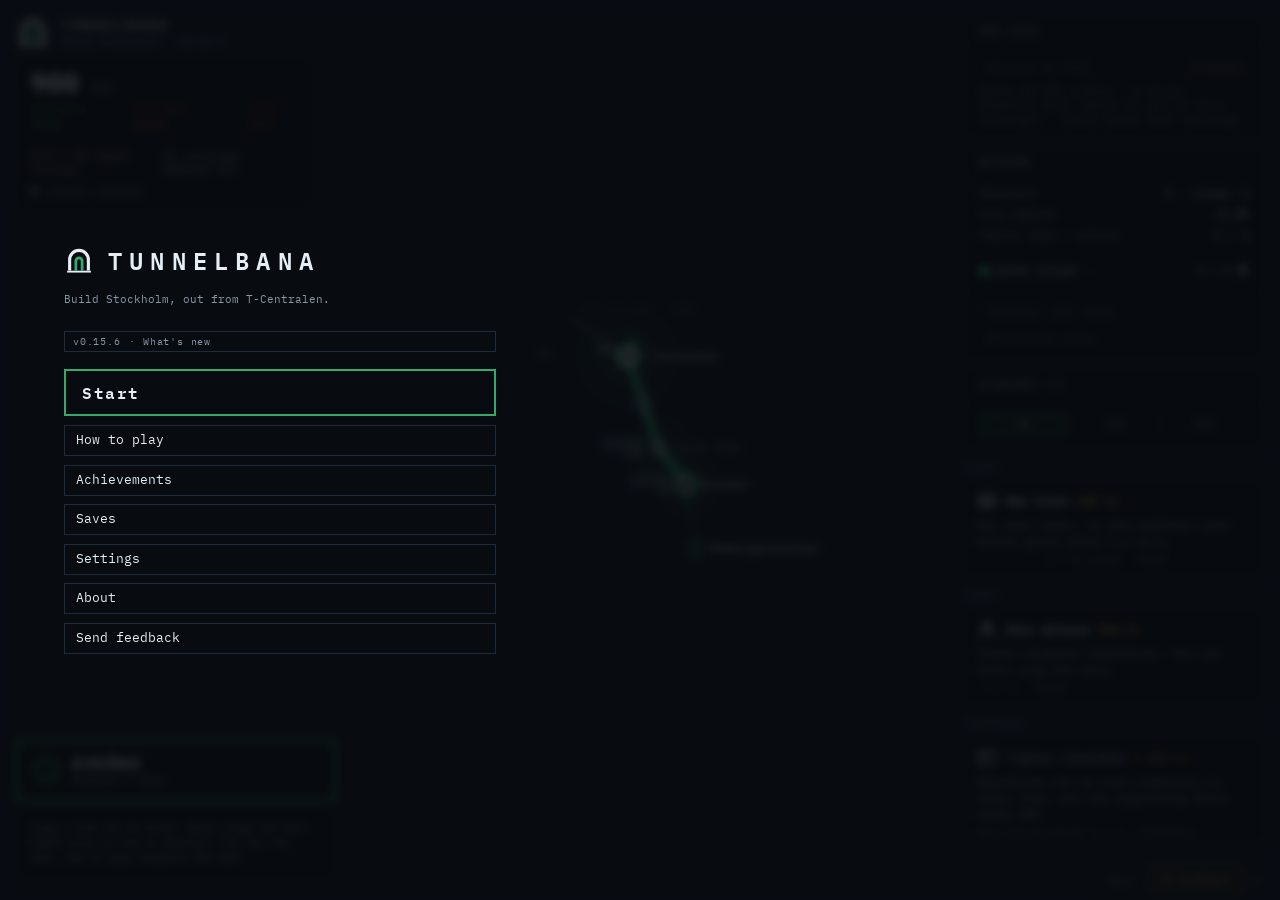
==== commit 37a703c8: "Keep cache fix in 0.15.6" ====
--- a/index.html
+++ b/index.html
@@ -9,19 +9,19 @@
      newer page (that shipped a dead Achievements screen and a 0.7 readout on a
      0.8 page). The handshake lives in the HTML because the HTML is the copy a
      browser revalidates. -->
-<meta name="tb-version" content="0.15.7">
+<meta name="tb-version" content="0.15.6">
 <link rel="icon" type="image/svg+xml" href="favicon.svg">
 <link href="vendor/maplibre-gl.css" rel="stylesheet">
 <script src="vendor/maplibre-gl.js"></script>
 <!-- The design system, in adoption order (pass 02, section 08): colour and
      glyph tokens, then the interface tokens, then the component layer. Every
      class in the markup below comes from ui.css; this file owns only layout. -->
-<link rel="stylesheet" href="tokens.css?v=0.15.7">
-<link rel="stylesheet" href="tokens-ui.css?v=0.15.7">
-<link rel="stylesheet" href="ui.css?v=0.15.7">
-<link rel="stylesheet" href="ui-moments.css?v=0.15.7">
-<link rel="stylesheet" href="ui-council.css?v=0.15.7">
-<link rel="stylesheet" href="ui-train.css?v=0.15.7">
+<link rel="stylesheet" href="tokens.css?v=0.15.6">
+<link rel="stylesheet" href="tokens-ui.css?v=0.15.6">
+<link rel="stylesheet" href="ui.css?v=0.15.6">
+<link rel="stylesheet" href="ui-moments.css?v=0.15.6">
+<link rel="stylesheet" href="ui-council.css?v=0.15.6">
+<link rel="stylesheet" href="ui-train.css?v=0.15.6">
 <style>
   @font-face {
     font-family: "IBM Plex Mono";
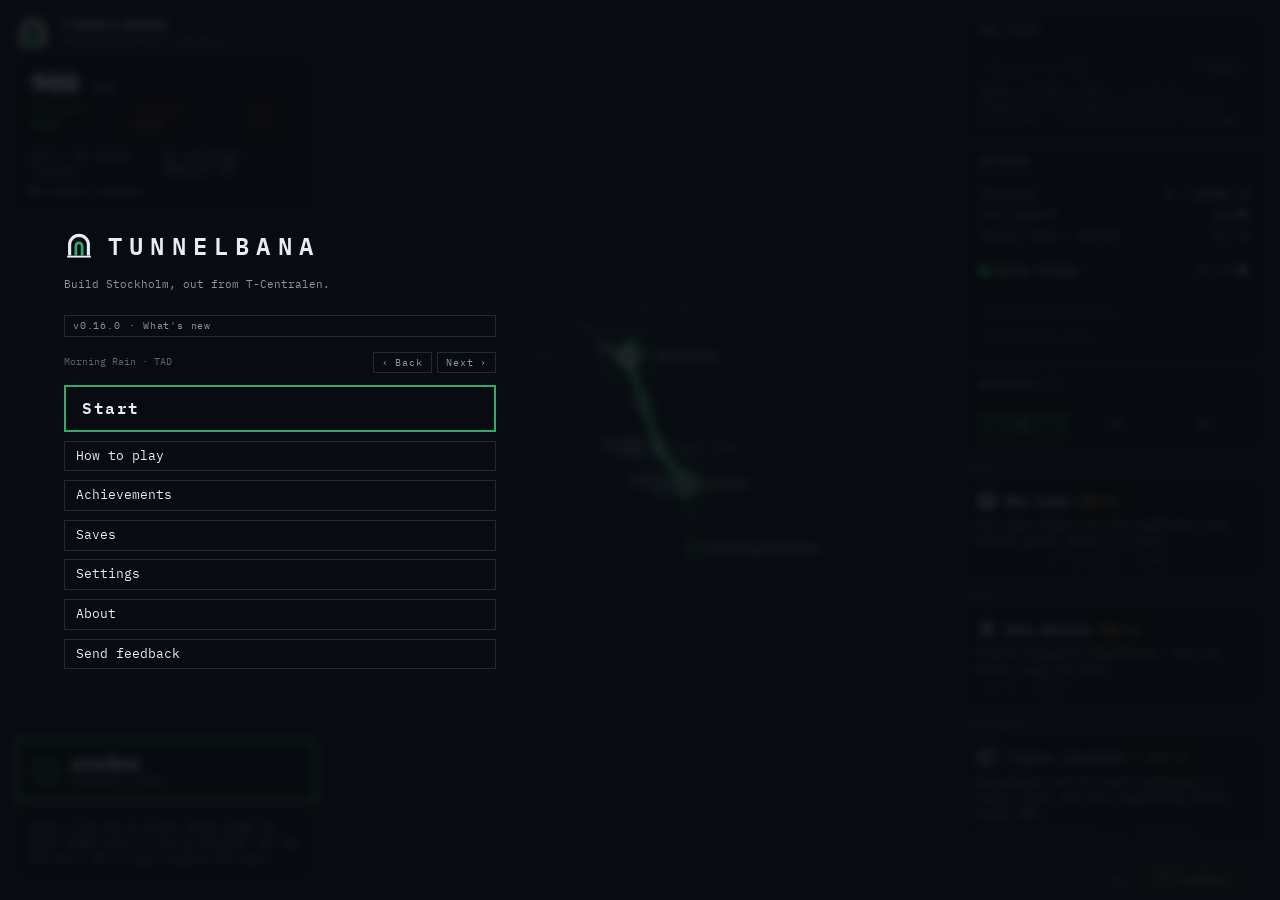
==== commit 067cd263: "Release Tunnelbana 0.16.0" ====
--- a/index.html
+++ b/index.html
@@ -4,24 +4,25 @@
 <meta charset="utf-8">
 <meta name="viewport" content="width=device-width, initial-scale=1">
 <title>Tunnelbana · Build Stockholm</title>
+<meta name="description" content="Tunnelbana is a calm, finite Stockholm metro building game. Build lines from T-Centralen, connect interchanges, run trains, and grow the city from 1950 onward.">
 <!-- The version this PAGE was built for. main.js compares it against its own
      and reloads once if they differ, so a cached script can never pair with a
      newer page (that shipped a dead Achievements screen and a 0.7 readout on a
      0.8 page). The handshake lives in the HTML because the HTML is the copy a
      browser revalidates. -->
-<meta name="tb-version" content="0.15.6">
+<meta name="tb-version" content="0.16.0">
 <link rel="icon" type="image/svg+xml" href="favicon.svg">
 <link href="vendor/maplibre-gl.css" rel="stylesheet">
 <script src="vendor/maplibre-gl.js"></script>
 <!-- The design system, in adoption order (pass 02, section 08): colour and
      glyph tokens, then the interface tokens, then the component layer. Every
      class in the markup below comes from ui.css; this file owns only layout. -->
-<link rel="stylesheet" href="tokens.css?v=0.15.6">
-<link rel="stylesheet" href="tokens-ui.css?v=0.15.6">
-<link rel="stylesheet" href="ui.css?v=0.15.6">
-<link rel="stylesheet" href="ui-moments.css?v=0.15.6">
-<link rel="stylesheet" href="ui-council.css?v=0.15.6">
-<link rel="stylesheet" href="ui-train.css?v=0.15.6">
+<link rel="stylesheet" href="tokens.css?v=0.16.0">
+<link rel="stylesheet" href="tokens-ui.css?v=0.16.0">
+<link rel="stylesheet" href="ui.css?v=0.16.0">
+<link rel="stylesheet" href="ui-moments.css?v=0.16.0">
+<link rel="stylesheet" href="ui-council.css?v=0.16.0">
+<link rel="stylesheet" href="ui-train.css?v=0.16.0">
 <style>
   @font-face {
     font-family: "IBM Plex Mono";
@@ -70,6 +71,21 @@
     --tb-plate: rgba(255, 255, 255, 0.72);
   }
 
+  /* Optional accessibility preferences. The designed theme remains the
+     default; these only lift supporting copy for bright rooms and distance. */
+  :root[data-contrast="high"] {
+    --tb-muted: #b9c7d5;
+    --tb-ghost: #9eafc0;
+    --tb-disabled-ink: #b9c7d5;
+  }
+  :root[data-theme="light"][data-contrast="high"] {
+    --tb-muted: #344454;
+    --tb-ghost: #4d6070;
+    --tb-disabled-ink: #344454;
+  }
+  html[data-ui-scale="large"] { font-size: 120%; --tb-ui-scale: 1.2; --tb-rail-width: 360px; }
+  html[data-ui-scale="xl"] { font-size: 140%; --tb-ui-scale: 1.4; --tb-rail-width: 420px; }
+
   * { box-sizing: border-box; margin: 0; }
   /* The board lesson: any display: on a class beats the hidden attribute (the
      empty station panel shipped visible that way). Restated globally so no
@@ -97,15 +113,21 @@
     padding: 0.25rem 0.5rem;
     z-index: 2;
   }
+  #build-picker { position: fixed; z-index: 14; width: min(220px, calc(100vw - 2rem)); }
+  #build-picker .tb-btn { justify-content: flex-start; }
+  .tb-build-info { margin-left: auto; width: 1rem; height: 1rem; display: inline-grid; place-items: center;
+    border: 1px solid var(--tb-muted); border-radius: 50%; color: var(--tb-muted); cursor: help;
+    font: var(--tb-weight-semi) var(--tb-fs-micro)/1 var(--tb-mono); }
+  .tb-build-info:focus-visible { outline: none; box-shadow: var(--tb-focus); }
 
   /* --- HUD corners. Layout only: every surface inside is a .tb-panel. --- */
   .hud { position: fixed; z-index: 5; }
   #hud-tl { top: 1rem; left: 1rem; display: flex; flex-direction: column; gap: var(--tb-gap-panel); }
-  #hud-bl { bottom: 1.4rem; left: 1rem; display: flex; flex-direction: column; gap: var(--tb-gap-panel); max-width: 320px; }
+  #hud-bl { bottom: 1.4rem; left: 1rem; display: flex; flex-direction: column; gap: var(--tb-gap-panel); max-width: var(--tb-rail-width); }
   #hud-r {
     top: 1rem;
     right: 1rem;
-    width: 300px;
+    width: var(--tb-rail-width);
     /* 1rem top inset + clearance for the bottom-right controls, so the last
        upgrade card ends above them instead of sliding underneath. */
     max-height: calc(100vh - 4.75rem);
@@ -123,7 +145,7 @@
   #rail-toggle {
     position: fixed;
     top: 1rem;
-    right: calc(300px + 1.6rem);
+    right: calc(var(--tb-rail-width) + 1.6rem);
     z-index: 6;
     width: 1.6rem;
     height: 1.6rem;
@@ -145,9 +167,9 @@
 
   /* The live readout can cover a useful piece of a compact map. Keep the
      identity above it, but let the money and trust panel step aside. */
-  #status-panel { width: 300px; transition: transform 200ms var(--tb-ease, ease); }
+  #status-panel { width: var(--tb-rail-width); transition: transform 200ms var(--tb-ease, ease); }
   #status-toggle {
-    position: fixed; top: calc(1rem + 34px + var(--tb-gap-panel)); left: calc(300px + 1.6rem); z-index: 6;
+    position: fixed; top: calc(1rem + 34px + var(--tb-gap-panel)); left: calc(var(--tb-rail-width) + 1.6rem); z-index: 6;
     width: 1.6rem; height: 1.6rem; font-family: var(--tb-mono); font-size: var(--tb-fs-md); line-height: 1;
     background: var(--tb-panel-t); border: var(--tb-border) solid var(--tb-line); color: var(--tb-muted); cursor: pointer;
     -webkit-backdrop-filter: blur(var(--tb-blur)); backdrop-filter: blur(var(--tb-blur));
@@ -259,6 +281,15 @@
     text-align: left;
   }
   #fact-toast:hover .tb-toast__trip { color: var(--tb-ink); }
+  #charter-coach {
+    position: fixed;
+    top: 4.7rem;
+    left: 50%;
+    transform: translateX(-50%);
+    z-index: 11;
+    max-width: 360px;
+    text-align: left;
+  }
 
   /* The numbers ceremony (0.11, pass-02 item e finally): a counter crossing
      a power of ten gets one beat. Watching a number rise is the genre; the
@@ -394,6 +425,7 @@
   <div id="map-wrap">
     <div id="basemap"></div>
     <canvas id="map"></canvas>
+    <div class="tb-panel" id="build-picker" hidden></div>
     <div id="map-status" hidden></div>
   </div>
 
@@ -690,6 +722,13 @@
     </div>
   </button>
 
+  <div class="tb-panel" id="charter-coach" hidden>
+    <div class="tb-panel__body">
+      <div class="tb-row"><span class="tb-panel__tag">NEW LINE</span><button class="tb-panel__close" id="charter-coach-close" aria-label="Dismiss new line guidance">×</button></div>
+      <p id="charter-coach-text" style="color: var(--tb-muted); line-height: var(--tb-lh)"></p>
+    </div>
+  </div>
+
   <button type="button" class="tb-panel" id="ach-toast" hidden>
     <div class="tb-panel__body">
       <div class="tb-panel__title" id="ach-toast-label"></div>
@@ -755,6 +794,13 @@
              clicking it opens the changelog for anyone who cares how the
              game is moving. -->
         <button class="tb-btn tb-btn--inline" id="version-btn" style="margin: 0.1rem 0 0.5rem"><span data-version></span> · What's new</button>
+        <div class="tb-menu__music" aria-label="Music player">
+          <span class="tb-menu__note" id="music-track">Morning Rain · TAD</span>
+          <span class="tb-menu__music-controls">
+            <button class="tb-btn tb-btn--inline" id="music-prev" aria-label="Previous song">‹ Back</button>
+            <button class="tb-btn tb-btn--inline" id="music-next" aria-label="Next song">Next ›</button>
+          </span>
+        </div>
         <p class="tb-menu__note" id="offline-note" hidden style="color: var(--tb-amber); margin-top: 0"></p>
         <button class="tb-btn tb-btn--primary tb-btn--block" id="menu-resume">Start</button>
         <button class="tb-btn tb-btn--std tb-btn--block" id="menu-help">How to play</button>
@@ -768,7 +814,7 @@
       </div>
 
       <div class="tb-menu__view" id="help-view" hidden>
-        <div class="tb-menu__title">HOW TO PLAY</div>
+        <div class="tb-menu__head"><div class="tb-menu__title">HOW TO PLAY</div><button class="tb-btn tb-btn--inline" id="help-back-top">Back</button></div>
         <div class="tb-menu__sub">Everything the game never says out loud</div>
 
         <div class="tb-prose">
@@ -825,6 +871,10 @@
           for the price of the station works alone.</p>
           <p>Cost grows along the line you are extending, so a long line gets expensive; a
           new line starts cheap again.</p>
+          <p>Chartering a line creates that service and gives it its first train. It does not
+          unlock general building: follow that new line's coloured end to its own staked
+          continuation. When two ends can reach the same stake, choose the line from the
+          small colour-labelled choice beside it.</p>
           <p>On the map: every station you have built is a hollow circle, drawn larger at the
           two ends of a line. The tinted disc around it, in that line's colour, is the area it
           serves; it widens with the station's tier and its entrances. A thin outer ring with
@@ -838,7 +888,9 @@
           <p>Ring AVGÅNG (or press space) to send a train out. Hiring drivers automates it.
           Each line shows how often it sends a train: more trains, faster stock and a tighter
           timetable all shorten that number, and a timetable also stops trains bunching into
-          convoys.</p>
+          convoys. In the Network panel, <b>15 s</b> is the service interval and <b>14 🚆</b>
+          means fourteen active trains. The number between <b>−</b> and <b>+</b> is the train
+          target for that line.</p>
         </div>
 
         <div class="tb-prose">
@@ -899,7 +951,7 @@
       </div>
 
       <div class="tb-menu__view" id="ach-view" hidden>
-        <div class="tb-menu__title">ACHIEVEMENTS</div>
+        <div class="tb-menu__head"><div class="tb-menu__title">ACHIEVEMENTS</div><button class="tb-btn tb-btn--inline" id="ach-back-top">Back</button></div>
         <div class="tb-menu__sub" id="ach-count"></div>
         <div id="ach-list"></div>
         <button class="tb-btn tb-btn--std tb-btn--block" id="ach-back" style="margin-top: 1rem">Back</button>
@@ -932,7 +984,7 @@
         <div class="tb-setting"><span>Map tiles</span><span class="tb-setting__v"><a href="https://openfreemap.org">OpenFreeMap</a></span></div>
         <div class="tb-setting"><span>Map engine</span><span class="tb-setting__v"><a href="https://maplibre.org">MapLibre GL JS</a> (BSD-3)</span></div>
         <div class="tb-setting"><span>Typefaces</span><span class="tb-setting__v">IBM Plex Mono · Libre Caslon (both SIL OFL)</span></div>
-        <div class="tb-setting"><span>Music</span><span class="tb-setting__v">"Morning Rain" &amp; "Countryside" by TAD (<a href="https://opengameart.org/content/lofi-compilation">OpenGameArt</a>, CC0)</span></div>
+        <div class="tb-setting"><span>Music</span><span class="tb-setting__v">"Morning Rain", "Countryside", "Oceanside" &amp; "Florist" by TAD (<a href="https://opengameart.org/content/lofi-compilation">OpenGameArt</a>, CC0)</span></div>
         <div class="tb-setting"><span>Visual system</span><span class="tb-setting__v">Tunnelbana pass 04</span></div>
         <div class="tb-setting"><span>A game by</span><span class="tb-setting__v">Matthew MacLaine</span></div>
         <div class="tb-setting"><span>Analytics</span><span class="tb-setting__v">anonymous page counts and era milestones, cookieless, off switch in Settings</span></div>
@@ -941,11 +993,12 @@
 
       <div class="tb-menu__view" id="settings-view" hidden>
         <div class="tb-menu__title">SETTINGS</div>
-        <div class="tb-menu__sub">Placeholders mostly, for now.</div>
         <div class="tb-setting"><span>Theme</span><button class="tb-btn tb-btn--inline" id="settings-theme">Dark</button></div>
+        <div class="tb-setting"><span>Interface size</span><button class="tb-btn tb-btn--inline" id="settings-scale">Standard</button></div>
+        <div class="tb-setting"><span>Text contrast</span><button class="tb-btn tb-btn--inline" id="settings-contrast">Default</button></div>
         <div class="tb-setting"><span>Numbers</span><button class="tb-btn tb-btn--inline" id="settings-numfmt">Short</button></div>
-        <div class="tb-setting"><span>City notes</span><button class="tb-btn tb-btn--inline" id="settings-notes">On</button></div>
-        <div class="tb-setting"><span>Milestone pings</span><button class="tb-btn tb-btn--inline" id="settings-pulse">On</button></div>
+        <div class="tb-setting"><span>City notes</span><span class="tb-setting__controls"><button class="tb-btn tb-btn--inline" id="settings-notes">On</button><button class="tb-btn tb-btn--inline" id="settings-notes-history">Read</button></span></div>
+        <div class="tb-setting"><span>Milestone pings</span><span class="tb-setting__controls"><button class="tb-btn tb-btn--inline" id="settings-pulse">On</button><button class="tb-btn tb-btn--inline" id="settings-milestones-history">Read</button></span></div>
         <div class="tb-setting"><span>Warnings</span><button class="tb-btn tb-btn--inline" id="settings-warns">On</button></div>
         <div class="tb-setting"><span>Master</span><input type="range" class="tb-slider" id="vol-master" min="0" max="100"></div>
         <div class="tb-setting"><span>Music</span><input type="range" class="tb-slider" id="vol-music" min="0" max="100"></div>
@@ -960,6 +1013,13 @@
         <textarea id="import-text" hidden spellcheck="false"></textarea>
         <button class="tb-btn tb-btn--std tb-btn--danger tb-btn--block" id="settings-reset">Reset progress</button>
         <button class="tb-btn tb-btn--std tb-btn--block" id="settings-back">Back</button>
+      </div>
+
+      <div class="tb-menu__view" id="record-view" hidden>
+        <div class="tb-menu__head"><div class="tb-menu__title" id="record-title">CITY NOTES</div><button class="tb-btn tb-btn--inline" id="record-back-top">Back</button></div>
+        <div class="tb-menu__sub" id="record-sub"></div>
+        <div class="tb-prose" id="record-list"></div>
+        <button class="tb-btn tb-btn--std tb-btn--block" id="record-back" style="margin-top: 1rem">Back to settings</button>
       </div>
     </div>
   </div>
--- a/tokens-ui.css
+++ b/tokens-ui.css
@@ -12,6 +12,8 @@
    system, not design. */
 
 :root {
+  --tb-ui-scale: 1;
+  --tb-rail-width: 300px;
   /* --- Type scale, named by role (section 01) ---------------------------- */
   --tb-fs-hero: 1.5rem;      /* menu wordmark TUNNELBANA (was .menu-panel h1) */
   --tb-fs-counter: 1.6rem;   /* the money readout (was #money) */
--- a/ui.css
+++ b/ui.css
@@ -109,7 +109,7 @@
 .tb-shop[data-state="locked"] .tb-shop__name,
 .tb-shop[data-state="locked"] .tb-shop__cost,
 .tb-shop[data-state="locked"] .tb-shop__desc,
-.tb-shop[data-state="locked"] .tb-shop__icon { color: var(--tb-ghost); }
+.tb-shop[data-state="locked"] .tb-shop__icon { color: var(--tb-muted); }
 .tb-shop[data-state="locked"] .tb-shop__gate { color: var(--tb-politic); }
 
 /* State: project (trust) — politic keyline, its own accent */
@@ -149,6 +149,10 @@
   color: var(--tb-ink); }
 .tb-menu__sub { color: var(--tb-muted); font-size: var(--tb-fs-body); margin-bottom: .8rem; line-height: var(--tb-lh); }
 .tb-menu__note { color: var(--tb-ghost); font-size: var(--tb-fs-caption); line-height: var(--tb-lh-loose); margin-top: .8rem; }
+.tb-menu__music { display: flex; align-items: center; justify-content: space-between; gap: .6rem;
+  margin: -0.1rem 0 0.15rem; }
+.tb-menu__music .tb-menu__note { margin: 0; }
+.tb-menu__music-controls { display: inline-flex; gap: .35rem; flex: none; }
 .tb-menu__legal { color: var(--tb-line-hi); font-size: var(--tb-fs-micro); line-height: var(--tb-lh); margin-top: .4rem; }
 
 /* ============================================================================
@@ -180,6 +184,20 @@
 /* The pass-02 achievements LIST retired in 0.10: ui-moments.css owns the
    categorised page now. The toast keeps its big-name treatment below. */
 #ach-toast .tb-ach__name { font-size: var(--tb-fs-title); font-weight: var(--tb-weight-semi); color: var(--tb-green); }
+.tb-ach--focus { outline: 2px solid var(--tb-green); outline-offset: 3px; }
+.tb-record { padding: .65rem 0; border-bottom: var(--tb-border) solid var(--tb-line); }
+.tb-record b { color: var(--tb-ink); }
+.tb-record p { margin: .25rem 0 0; color: var(--tb-muted); line-height: var(--tb-lh); }
+.tb-record--paper { width: 100%; background: transparent; text-align: left; font: inherit; cursor: pointer; }
+.tb-record--paper:hover, .tb-record--paper:focus-visible { border-color: var(--tb-green); outline: none; }
+.tb-record--paper::after { content: 'Read paper ›'; display: block; margin-top: .35rem; color: var(--tb-green); font-size: var(--tb-fs-caption); }
+.tb-record--locked { border-style: dashed; }
+.tb-record--locked b, .tb-record--locked p { color: var(--tb-ghost); }
+#record-list { display: grid; grid-template-columns: repeat(2, minmax(0, 1fr)); column-gap: 2rem; }
+#record-list > h3 { grid-column: 1 / -1; margin: 1.2rem 0 .1rem; }
+@media (max-width: 700px) {
+  #record-list { grid-template-columns: 1fr; }
+}
 .tb-ach--old { display: flex; flex-direction: column; gap: 0.35rem; margin-top: 0.6rem; }
 .tb-ach__row { display: flex; align-items: baseline; gap: 0.5rem;
   border: var(--tb-border) solid var(--tb-line); padding: 0.45rem 0.6rem; }
@@ -193,8 +211,16 @@
 .tb-menu--full { position: fixed; inset: 0; z-index: 20; background: transparent; }
 .tb-menu--full .tb-menu__veil { background: var(--tb-veil); -webkit-backdrop-filter: blur(5px); backdrop-filter: blur(5px); }
 .tb-menu__inner--wide { width: min(560px, 88%); max-height: calc(100vh - 4rem); overflow-y: auto; }
+.tb-menu--record .tb-menu__inner--wide { width: min(1080px, 92%); }
+.tb-menu--log .tb-menu__inner--wide { width: min(840px, 92%); }
+@media (max-width: 700px) {
+  .tb-menu--record .tb-menu__inner--wide { width: min(560px, 88%); }
+  .tb-menu--log .tb-menu__inner--wide { width: min(560px, 88%); }
+}
 .tb-menu__title { font: var(--tb-weight-semi) 1.1rem/1 var(--tb-mono);
   letter-spacing: 0.28em; color: var(--tb-ink); margin-bottom: 0.2rem; }
+.tb-menu__head { display: flex; align-items: center; justify-content: space-between; gap: .75rem; }
+.tb-menu__head .tb-menu__title { margin-bottom: 0; }
 
 /* Each menu view is its own column on the same rhythm: the inner's gap applies
    to the views, so without this the buttons inside sat flush against each other
@@ -205,6 +231,7 @@
 .tb-setting { display: flex; align-items: center; justify-content: space-between; gap: 0.75rem;
   padding: 0.55rem 0; border-bottom: var(--tb-border) solid var(--tb-line);
   font-size: var(--tb-fs-label); color: var(--tb-muted); }
+.tb-setting__controls { display: inline-flex; align-items: center; justify-content: flex-end; gap: .35rem; flex-wrap: wrap; }
 .tb-setting__v { color: var(--tb-ink); }
 .tb-setting a { color: var(--tb-amber); text-decoration: none; border-bottom: 1px solid var(--tb-amber-dim); }
 .tb-setting a:hover { color: var(--tb-ink); border-bottom-color: var(--tb-ink); }
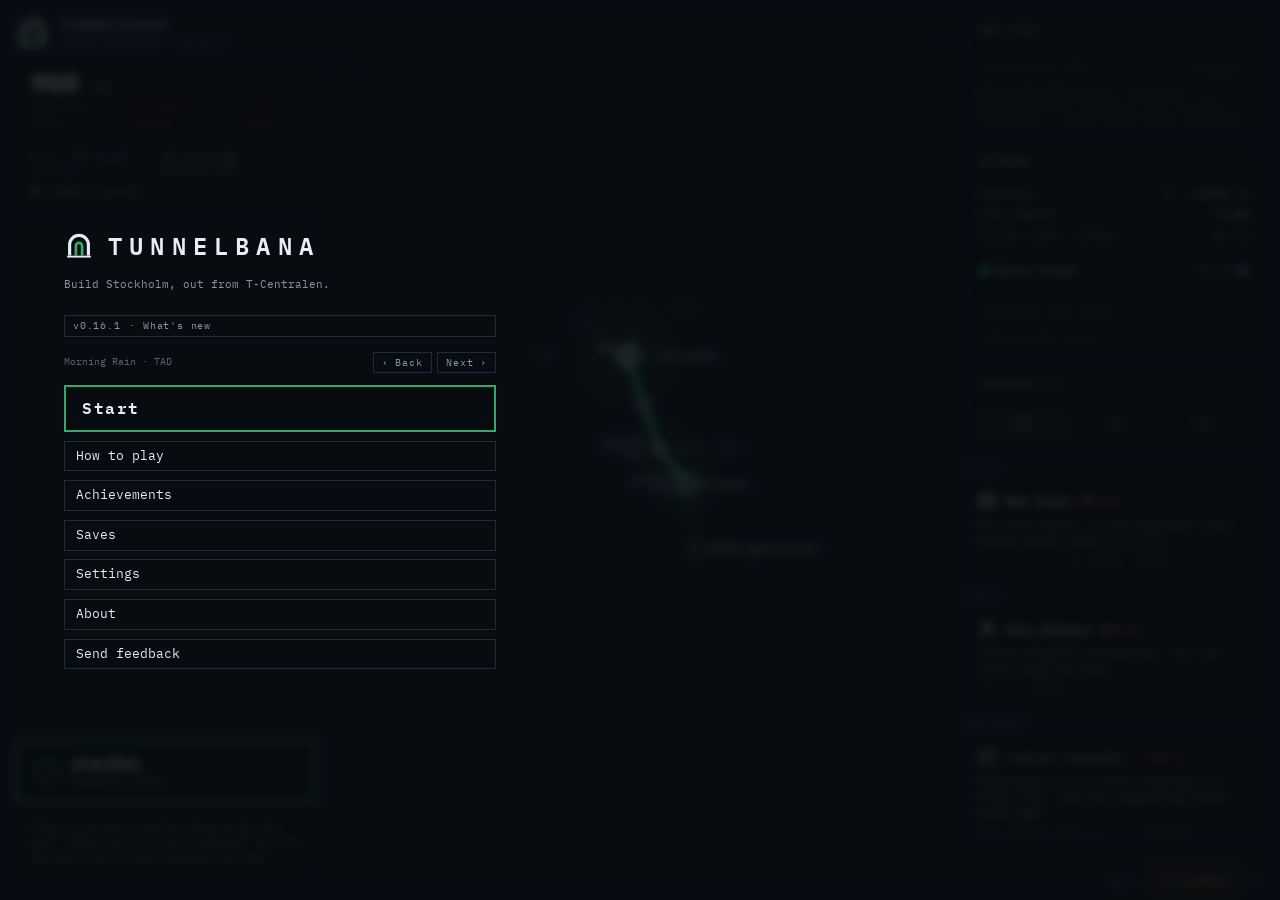
==== commit 124ebe81: "Fix Nobody left behind achievement" ====
--- a/index.html
+++ b/index.html
@@ -10,19 +10,19 @@
      newer page (that shipped a dead Achievements screen and a 0.7 readout on a
      0.8 page). The handshake lives in the HTML because the HTML is the copy a
      browser revalidates. -->
-<meta name="tb-version" content="0.16.0">
+<meta name="tb-version" content="0.16.1">
 <link rel="icon" type="image/svg+xml" href="favicon.svg">
 <link href="vendor/maplibre-gl.css" rel="stylesheet">
 <script src="vendor/maplibre-gl.js"></script>
 <!-- The design system, in adoption order (pass 02, section 08): colour and
      glyph tokens, then the interface tokens, then the component layer. Every
      class in the markup below comes from ui.css; this file owns only layout. -->
-<link rel="stylesheet" href="tokens.css?v=0.16.0">
-<link rel="stylesheet" href="tokens-ui.css?v=0.16.0">
-<link rel="stylesheet" href="ui.css?v=0.16.0">
-<link rel="stylesheet" href="ui-moments.css?v=0.16.0">
-<link rel="stylesheet" href="ui-council.css?v=0.16.0">
-<link rel="stylesheet" href="ui-train.css?v=0.16.0">
+<link rel="stylesheet" href="tokens.css?v=0.16.1">
+<link rel="stylesheet" href="tokens-ui.css?v=0.16.1">
+<link rel="stylesheet" href="ui.css?v=0.16.1">
+<link rel="stylesheet" href="ui-moments.css?v=0.16.1">
+<link rel="stylesheet" href="ui-council.css?v=0.16.1">
+<link rel="stylesheet" href="ui-train.css?v=0.16.1">
 <style>
   @font-face {
     font-family: "IBM Plex Mono";
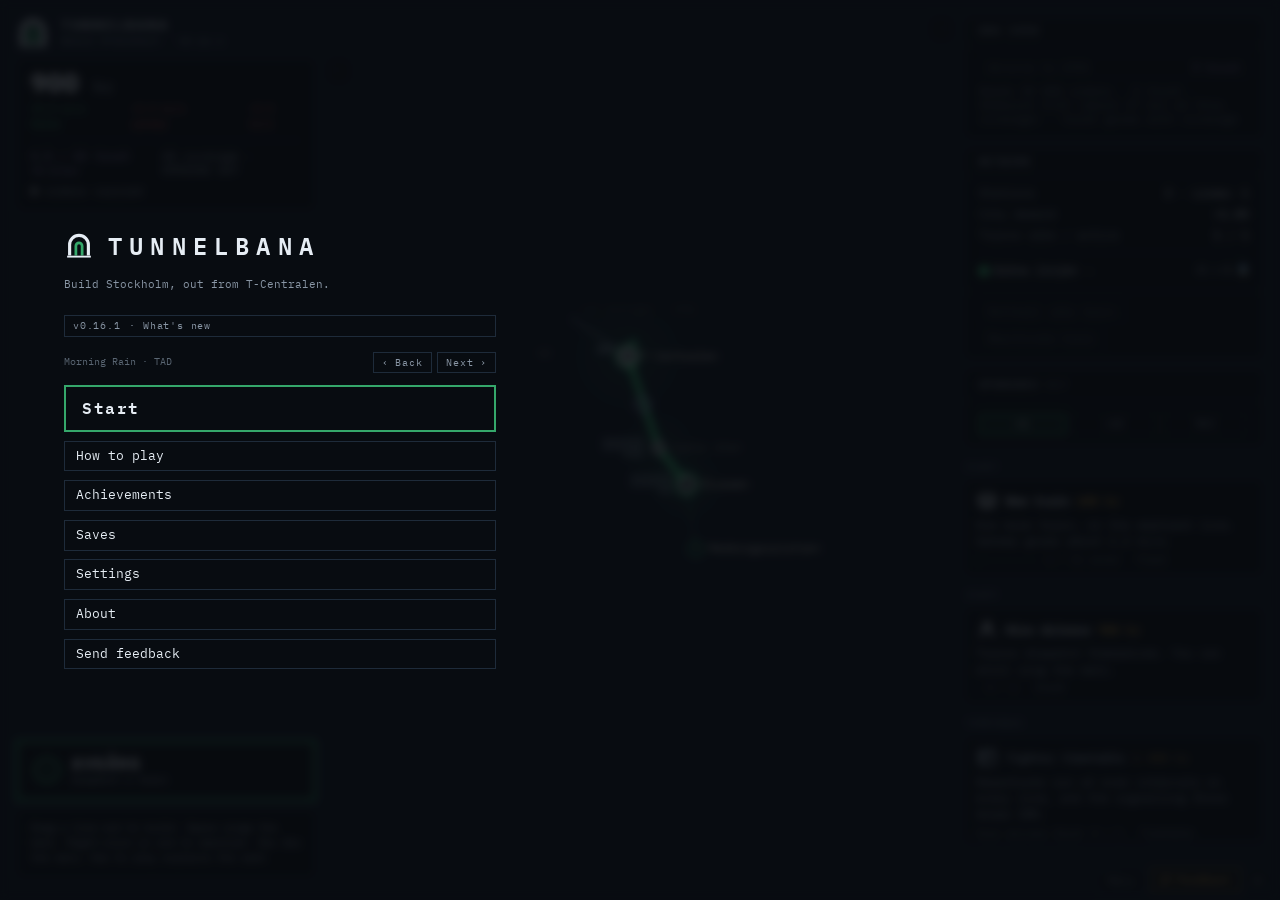
==== commit 8739b099: "Add changelog back button" ====
--- a/index.html
+++ b/index.html
@@ -965,7 +965,7 @@
       </div>
 
       <div class="tb-menu__view" id="log-view" hidden>
-        <div class="tb-menu__title">CHANGELOG</div>
+        <div class="tb-menu__head"><div class="tb-menu__title">CHANGELOG</div><button class="tb-btn tb-btn--inline" id="log-back-top">Back</button></div>
         <div class="tb-menu__sub">Every release, newest first. The same notes the update feed carries.</div>
         <div id="log-list" class="tb-prose"></div>
         <button class="tb-btn tb-btn--std tb-btn--block" id="log-back" style="margin-top: 1rem">Back</button>
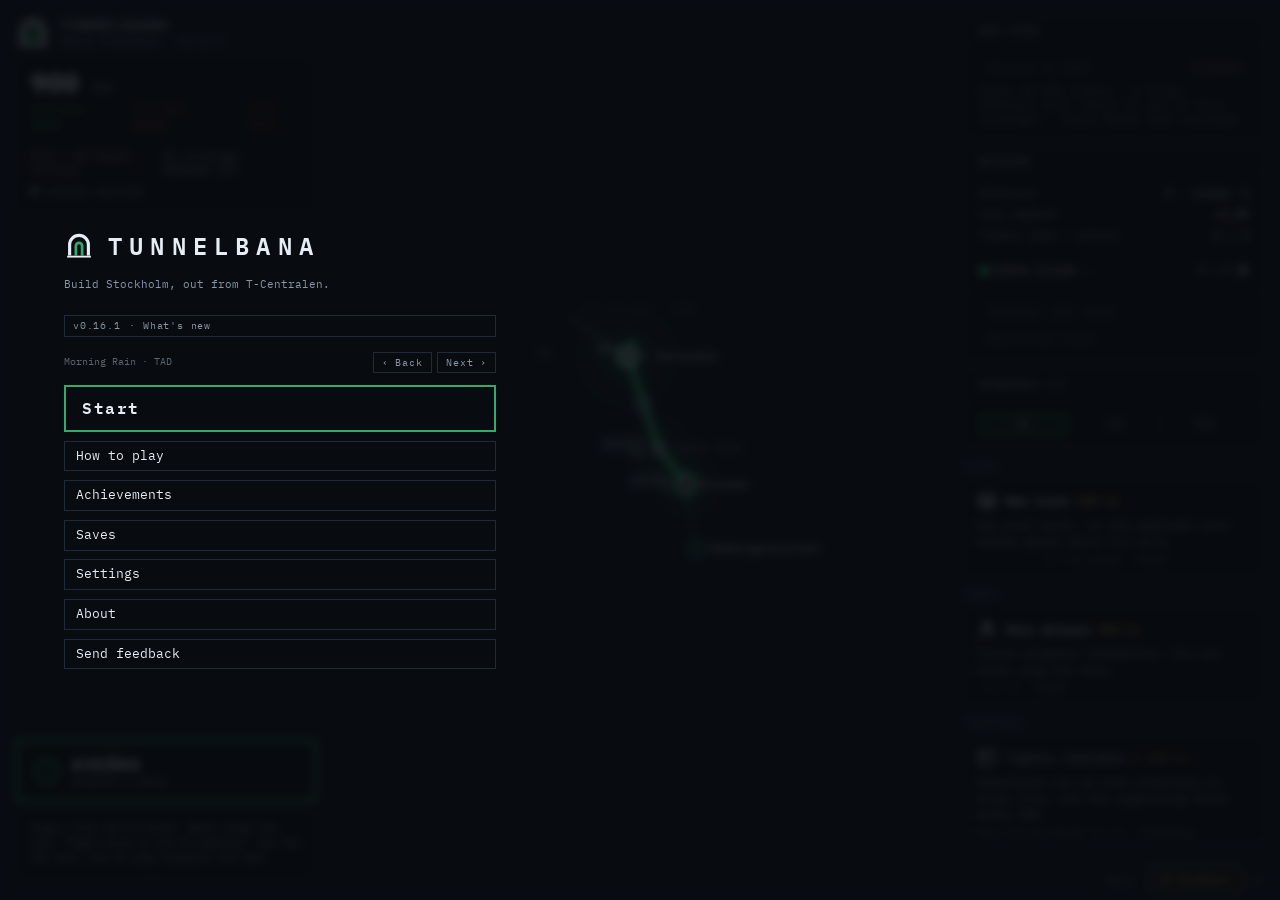
==== commit 28f49638: "Add share surfaces and canonical to the game page Open Graph, Twitter card and canonical were missin" ====
--- a/index.html
+++ b/index.html
@@ -5,6 +5,26 @@
 <meta name="viewport" content="width=device-width, initial-scale=1">
 <title>Tunnelbana · Build Stockholm</title>
 <meta name="description" content="Tunnelbana is a calm, finite Stockholm metro building game. Build lines from T-Centralen, connect interchanges, run trains, and grow the city from 1950 onward.">
+<!-- Share surfaces. The page shipped with none, so every link posted to a
+     forum or chat rendered as a bare URL and Ahrefs flagged the page as having
+     no Open Graph at all (2026-09-06). og.jpg is a real mid-campaign board from
+     _dev/shoot-store.mjs, resized to 1200x675, not hand-composed art.
+     The canonical is the apex domain with the trailing slash: /tunnelbana 308s
+     to /tunnelbana/, and www 301s to the apex. -->
+<link rel="canonical" href="https://maclaine.se/tunnelbana/">
+<meta property="og:type" content="website">
+<meta property="og:site_name" content="MacLaine">
+<meta property="og:url" content="https://maclaine.se/tunnelbana/">
+<meta property="og:title" content="Tunnelbana · Build Stockholm">
+<meta property="og:description" content="A calm, finite Stockholm metro building game. Start with three stations, connect T-Centralen, run trains, and grow the city from 1950 onward.">
+<meta property="og:image" content="https://maclaine.se/tunnelbana/og.jpg">
+<meta property="og:image:width" content="1200">
+<meta property="og:image:height" content="675">
+<meta property="og:image:alt" content="The Tunnelbana map mid-campaign: four coloured lines across Stockholm, 53 stations, trains running.">
+<meta name="twitter:card" content="summary_large_image">
+<meta name="twitter:title" content="Tunnelbana · Build Stockholm">
+<meta name="twitter:description" content="A calm, finite Stockholm metro building game. Start with three stations, connect T-Centralen, run trains, and grow the city from 1950 onward.">
+<meta name="twitter:image" content="https://maclaine.se/tunnelbana/og.jpg">
 <!-- The version this PAGE was built for. main.js compares it against its own
      and reloads once if they differ, so a cached script can never pair with a
      newer page (that shipped a dead Achievements screen and a 0.7 readout on a
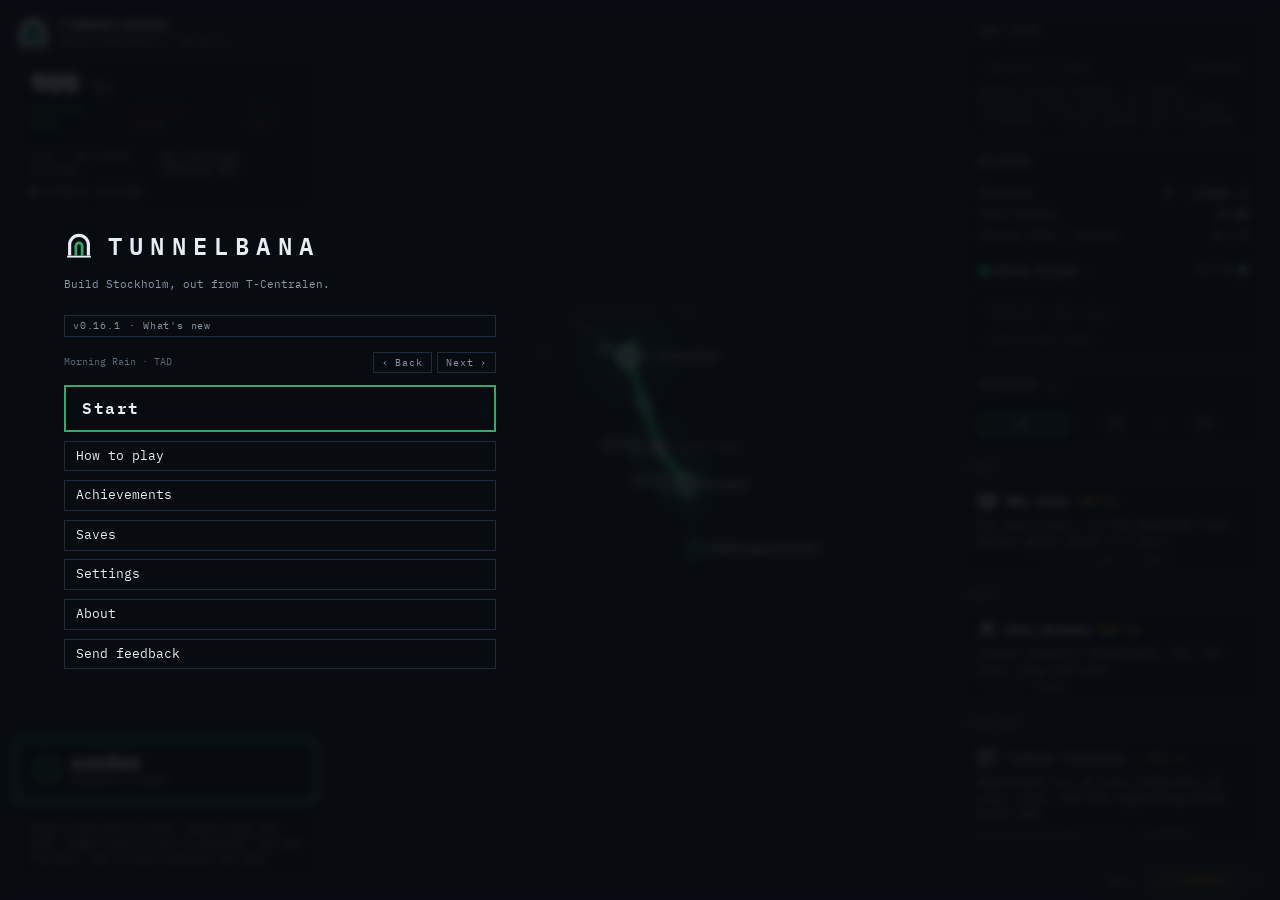
==== commit 6045b035: "Fix the heading levels in the help panel and news card The page has one <h1>, the HUD title, and eve" ====
--- a/index.html
+++ b/index.html
@@ -773,7 +773,7 @@
       <div class="tb-news__body">
         <div class="tb-news__lead">
           <span class="tb-news__kicker" id="news-kicker"></span>
-          <h3 class="tb-news__headline" id="news-headline"></h3>
+          <h2 class="tb-news__headline" id="news-headline"></h2>
           <p class="tb-news__lede" id="news-lede"></p>
           <div class="tb-news__notice" id="news-notice" hidden>
             <span class="tb-news__notice-k" id="news-notice-k"></span>
@@ -838,7 +838,7 @@
         <div class="tb-menu__sub">Everything the game never says out loud</div>
 
         <div class="tb-prose">
-          <h3>The goal</h3>
+          <h2>The goal</h2>
           <p>Build Stockholm's tunnelbana from the first 1950 tunnel to the whole network.
           Each era is one real line's story: the green line south and west, the red line in
           1964, the blue line in 1975, and then the city is yours to build freely. The game
@@ -846,7 +846,7 @@
         </div>
 
         <div class="tb-prose">
-          <h3>Money</h3>
+          <h2>Money</h2>
           <p>Fares are in kronor (kr), the Swedish currency. Passengers pay per kilometre
           they ride, the moment they board. Every train and every station costs upkeep each
           second, so a network you cannot fill is a network that drains you. Nothing is
@@ -854,7 +854,7 @@
         </div>
 
         <div class="tb-prose">
-          <h3>Trust</h3>
+          <h2>Trust</h2>
           <p>The city's patience with you, earned slowly by covering more of the region with
           useful service. It cannot be bought. Trust pays for the things money alone cannot:
           chartering a new line, upgrading a station into a Hub, and advancing to the next
@@ -869,14 +869,14 @@
         </div>
 
         <div class="tb-prose">
-          <h3>Riders carried</h3>
+          <h2>Riders carried</h2>
           <p>Every passenger you have ever delivered to their destination. This is the number
           the eras ask for: reach the target, spend the trust, and the city moves into its
           next decade.</p>
         </div>
 
         <div class="tb-prose">
-          <h3>Building</h3>
+          <h2>Building</h2>
           <p>Drag either end of a line anywhere on the map. The pulsing dashed ring is the
           next real station, staked out by the city with its real name and the full demand of
           its neighbourhood. Only the next station along a line's plan is ever staked, so you
@@ -904,7 +904,7 @@
         </div>
 
         <div class="tb-prose">
-          <h3>Running trains</h3>
+          <h2>Running trains</h2>
           <p>Ring AVGÅNG (or press space) to send a train out. Hiring drivers automates it.
           Each line shows how often it sends a train: more trains, faster stock and a tighter
           timetable all shorten that number, and a timetable also stops trains bunching into
@@ -914,7 +914,7 @@
         </div>
 
         <div class="tb-prose">
-          <h3>Time, rush and trouble</h3>
+          <h2>Time, rush and trouble</h2>
           <p>The clock by the coverage number runs the city's day. Each rush hour is graded
           on how many of its would-be riders you actually carried, and a clean rush earns a
           little trust. From 1957 the signals sometimes fail: the struck station stops
@@ -923,7 +923,7 @@
         </div>
 
         <div class="tb-prose">
-          <h3>The offices</h3>
+          <h2>The offices</h2>
           <p>Later purchases open new pages and powers: the statistics office keeps graphs,
           records and a ledger per line; the works department places bulk upgrade orders
           from the Network panel; Trafikledning lets you mark stops for the express to skip
@@ -936,7 +936,7 @@
         </div>
 
         <div class="tb-prose">
-          <h3>Managing the fleet</h3>
+          <h2>Managing the fleet</h2>
           <p>A new train joins the line with the fewest. Move them yourself in the Network
           panel: <b>+</b> orders a train in from the line best able to spare one, <b>−</b> sends
           one to the line that needs it most. A transfer costs a small depot fee, and if every
@@ -946,7 +946,7 @@
         </div>
 
         <div class="tb-prose">
-          <h3>Stations</h3>
+          <h2>Stations</h2>
           <p>Click any station to see what it is doing: how crowded it is, where its
           passengers are heading, how many gave up waiting. Upgrade it there. Entrances widen
           its catchment, gates load trains faster, and a higher tier is what lets lines meet:
@@ -954,7 +954,7 @@
         </div>
 
         <div class="tb-prose">
-          <h3>Away from the game</h3>
+          <h2>Away from the game</h2>
           <p>With drivers hired, the network keeps earning while you are gone, at a fraction
           of what it makes with you watching. It is safe to close the tab; progress saves
           itself.</p>
@@ -963,7 +963,7 @@
         <!-- Icon key. Built at runtime from the same <template> the shop draws
              from, so a new icon cannot ship without a meaning next to it. -->
         <div class="tb-prose">
-          <h3>What the icons mean</h3>
+          <h2>What the icons mean</h2>
         </div>
         <div class="tb-key" id="icon-key"></div>
 
--- a/ui.css
+++ b/ui.css
@@ -194,7 +194,7 @@
 .tb-record--locked { border-style: dashed; }
 .tb-record--locked b, .tb-record--locked p { color: var(--tb-ghost); }
 #record-list { display: grid; grid-template-columns: repeat(2, minmax(0, 1fr)); column-gap: 2rem; }
-#record-list > h3 { grid-column: 1 / -1; margin: 1.2rem 0 .1rem; }
+#record-list > h2 { grid-column: 1 / -1; margin: 1.2rem 0 .1rem; }
 @media (max-width: 700px) {
   #record-list { grid-template-columns: 1fr; }
 }
@@ -238,7 +238,7 @@
 
 /* Long-form prose blocks (How to play). */
 .tb-prose { margin-top: 0.9rem; }
-.tb-prose h3 { font: var(--tb-weight-semi) var(--tb-fs-caption)/1 var(--tb-mono);
+.tb-prose h2 { font: var(--tb-weight-semi) var(--tb-fs-caption)/1 var(--tb-mono);
   letter-spacing: var(--tb-track-caps); text-transform: uppercase; color: var(--tb-green); }
 .tb-prose p { color: var(--tb-muted); font-size: var(--tb-fs-body);
   line-height: var(--tb-lh-loose); margin-top: 0.3rem; }
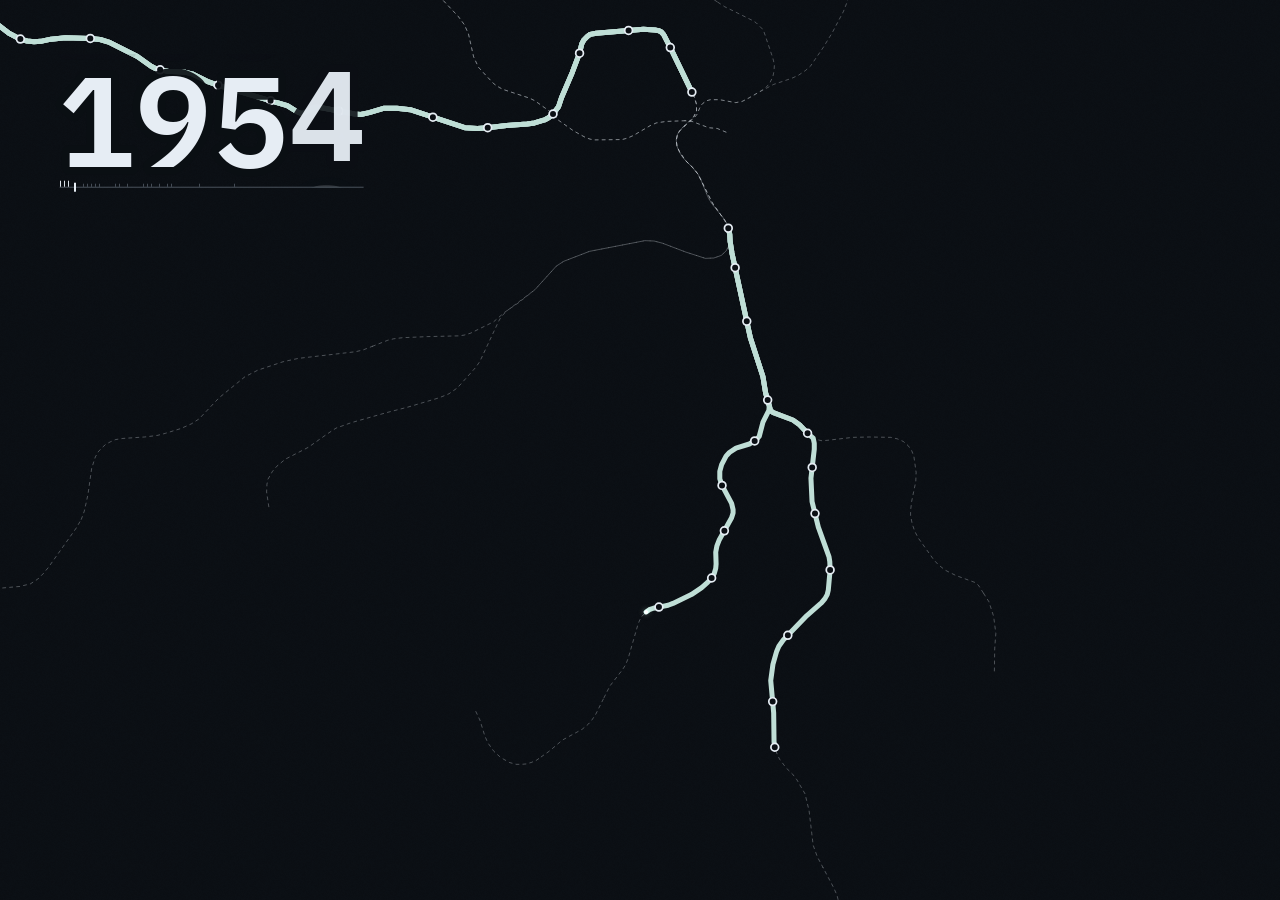
==== commit 4a2ada88: "Open a new game with a rewind from today's metro back to the first line in 1950 (0.17.0)" ====
--- a/index.html
+++ b/index.html
@@ -30,19 +30,19 @@
      newer page (that shipped a dead Achievements screen and a 0.7 readout on a
      0.8 page). The handshake lives in the HTML because the HTML is the copy a
      browser revalidates. -->
-<meta name="tb-version" content="0.16.1">
+<meta name="tb-version" content="0.17.0">
 <link rel="icon" type="image/svg+xml" href="favicon.svg">
 <link href="vendor/maplibre-gl.css" rel="stylesheet">
 <script src="vendor/maplibre-gl.js"></script>
 <!-- The design system, in adoption order (pass 02, section 08): colour and
      glyph tokens, then the interface tokens, then the component layer. Every
      class in the markup below comes from ui.css; this file owns only layout. -->
-<link rel="stylesheet" href="tokens.css?v=0.16.1">
-<link rel="stylesheet" href="tokens-ui.css?v=0.16.1">
-<link rel="stylesheet" href="ui.css?v=0.16.1">
-<link rel="stylesheet" href="ui-moments.css?v=0.16.1">
-<link rel="stylesheet" href="ui-council.css?v=0.16.1">
-<link rel="stylesheet" href="ui-train.css?v=0.16.1">
+<link rel="stylesheet" href="tokens.css?v=0.17.0">
+<link rel="stylesheet" href="tokens-ui.css?v=0.17.0">
+<link rel="stylesheet" href="ui.css?v=0.17.0">
+<link rel="stylesheet" href="ui-moments.css?v=0.17.0">
+<link rel="stylesheet" href="ui-council.css?v=0.17.0">
+<link rel="stylesheet" href="ui-train.css?v=0.17.0">
 <style>
   @font-face {
     font-family: "IBM Plex Mono";
